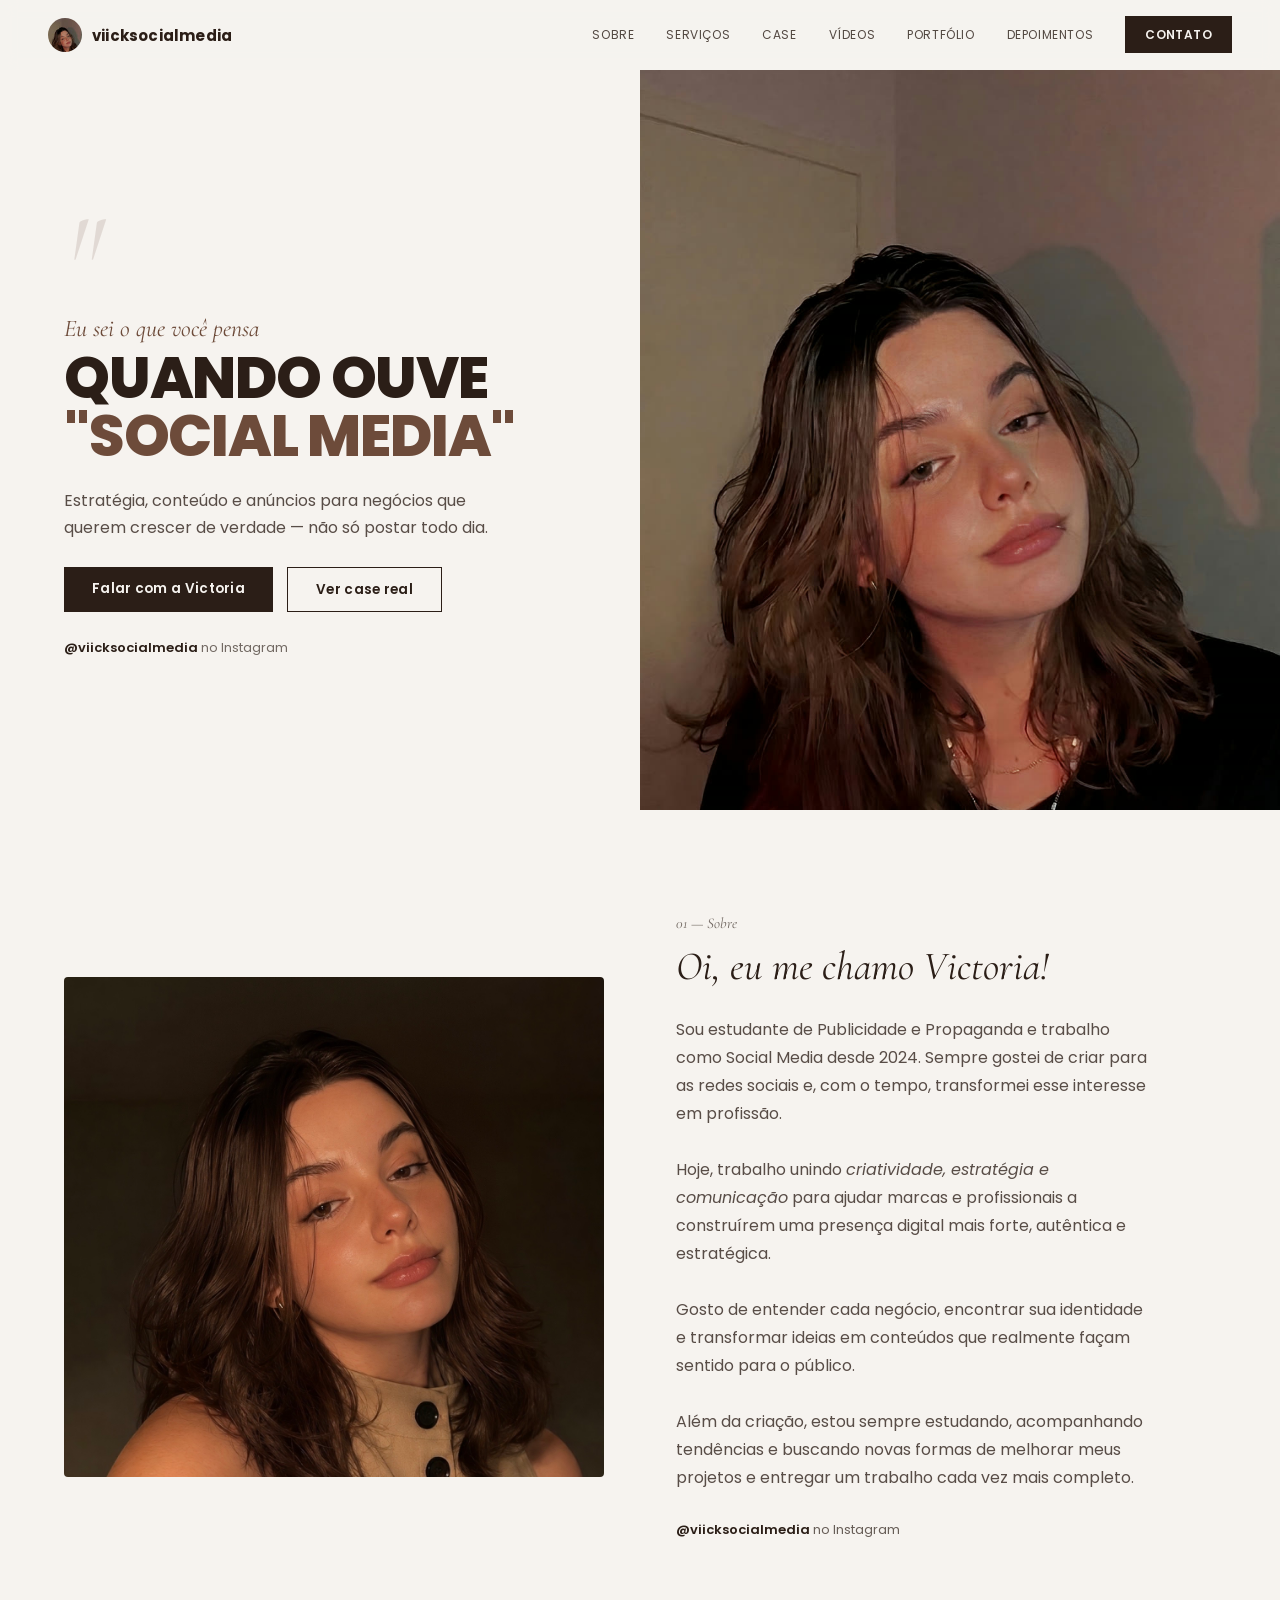
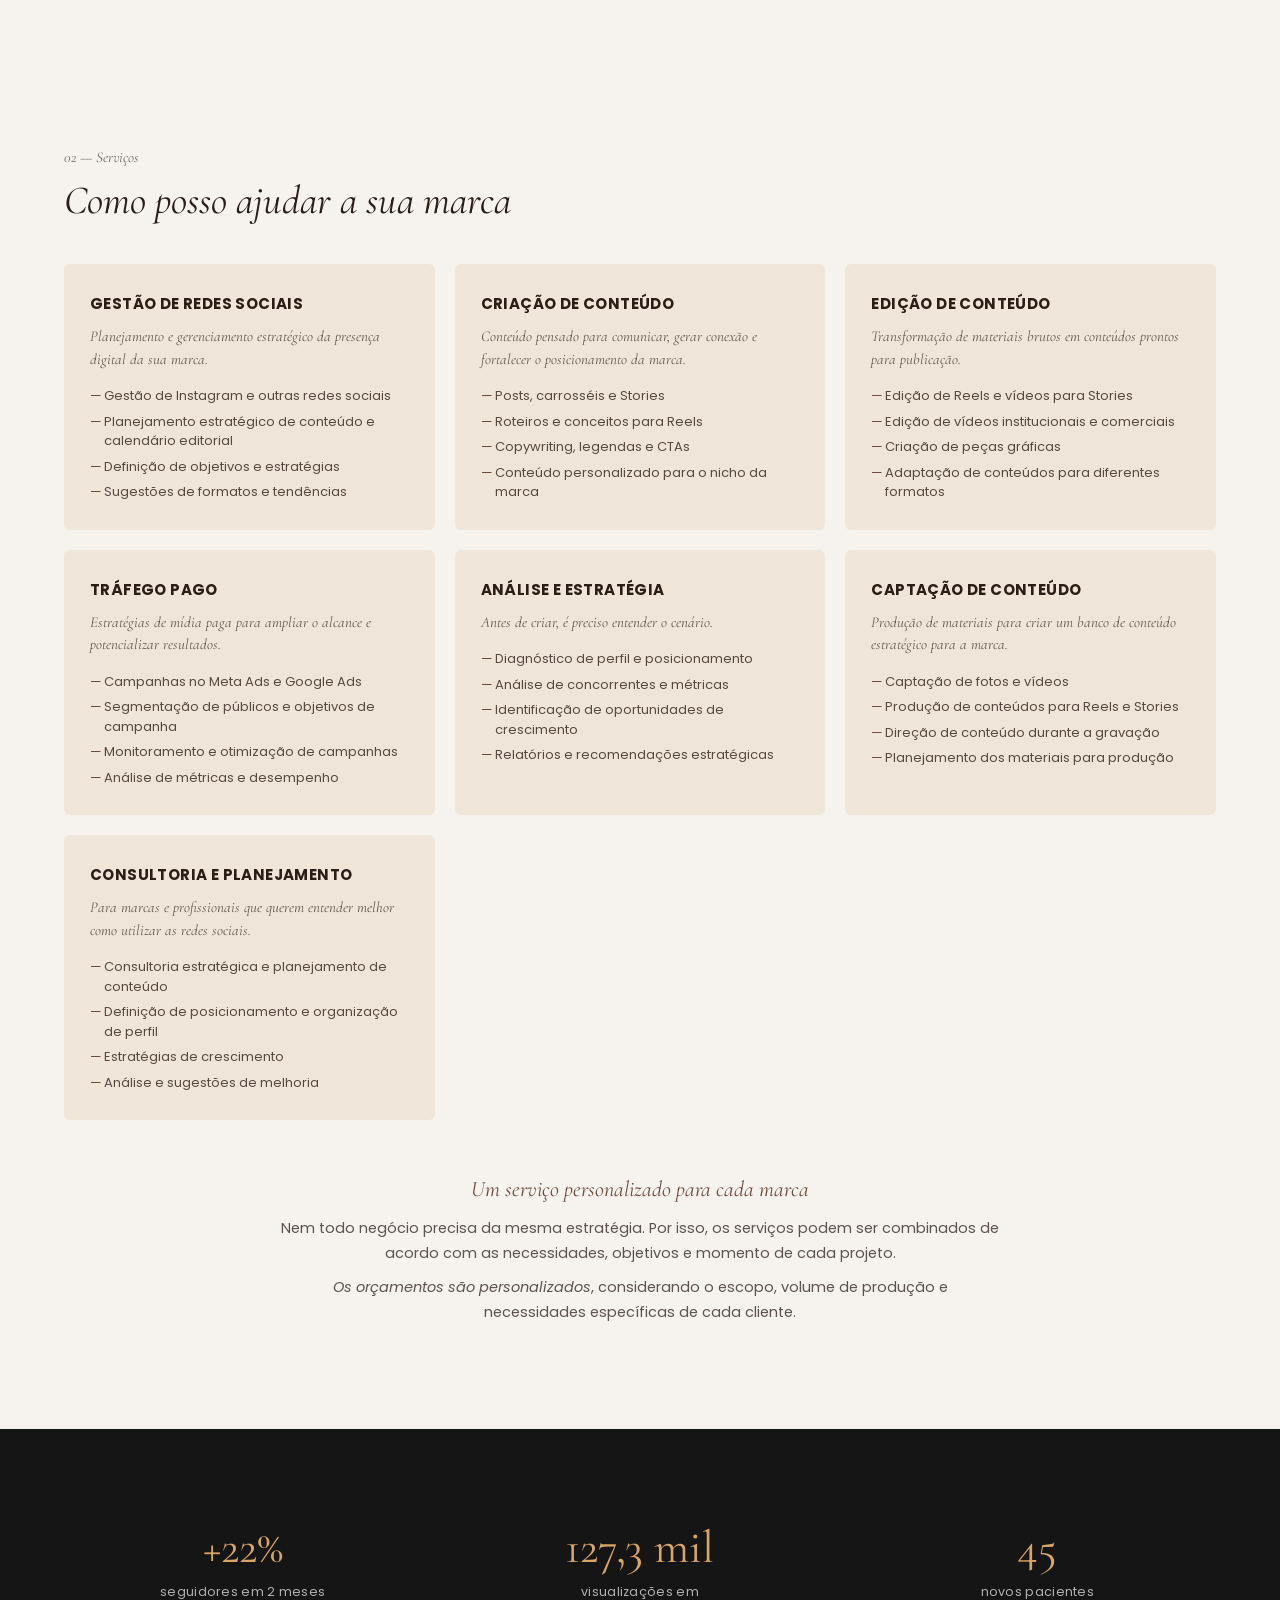
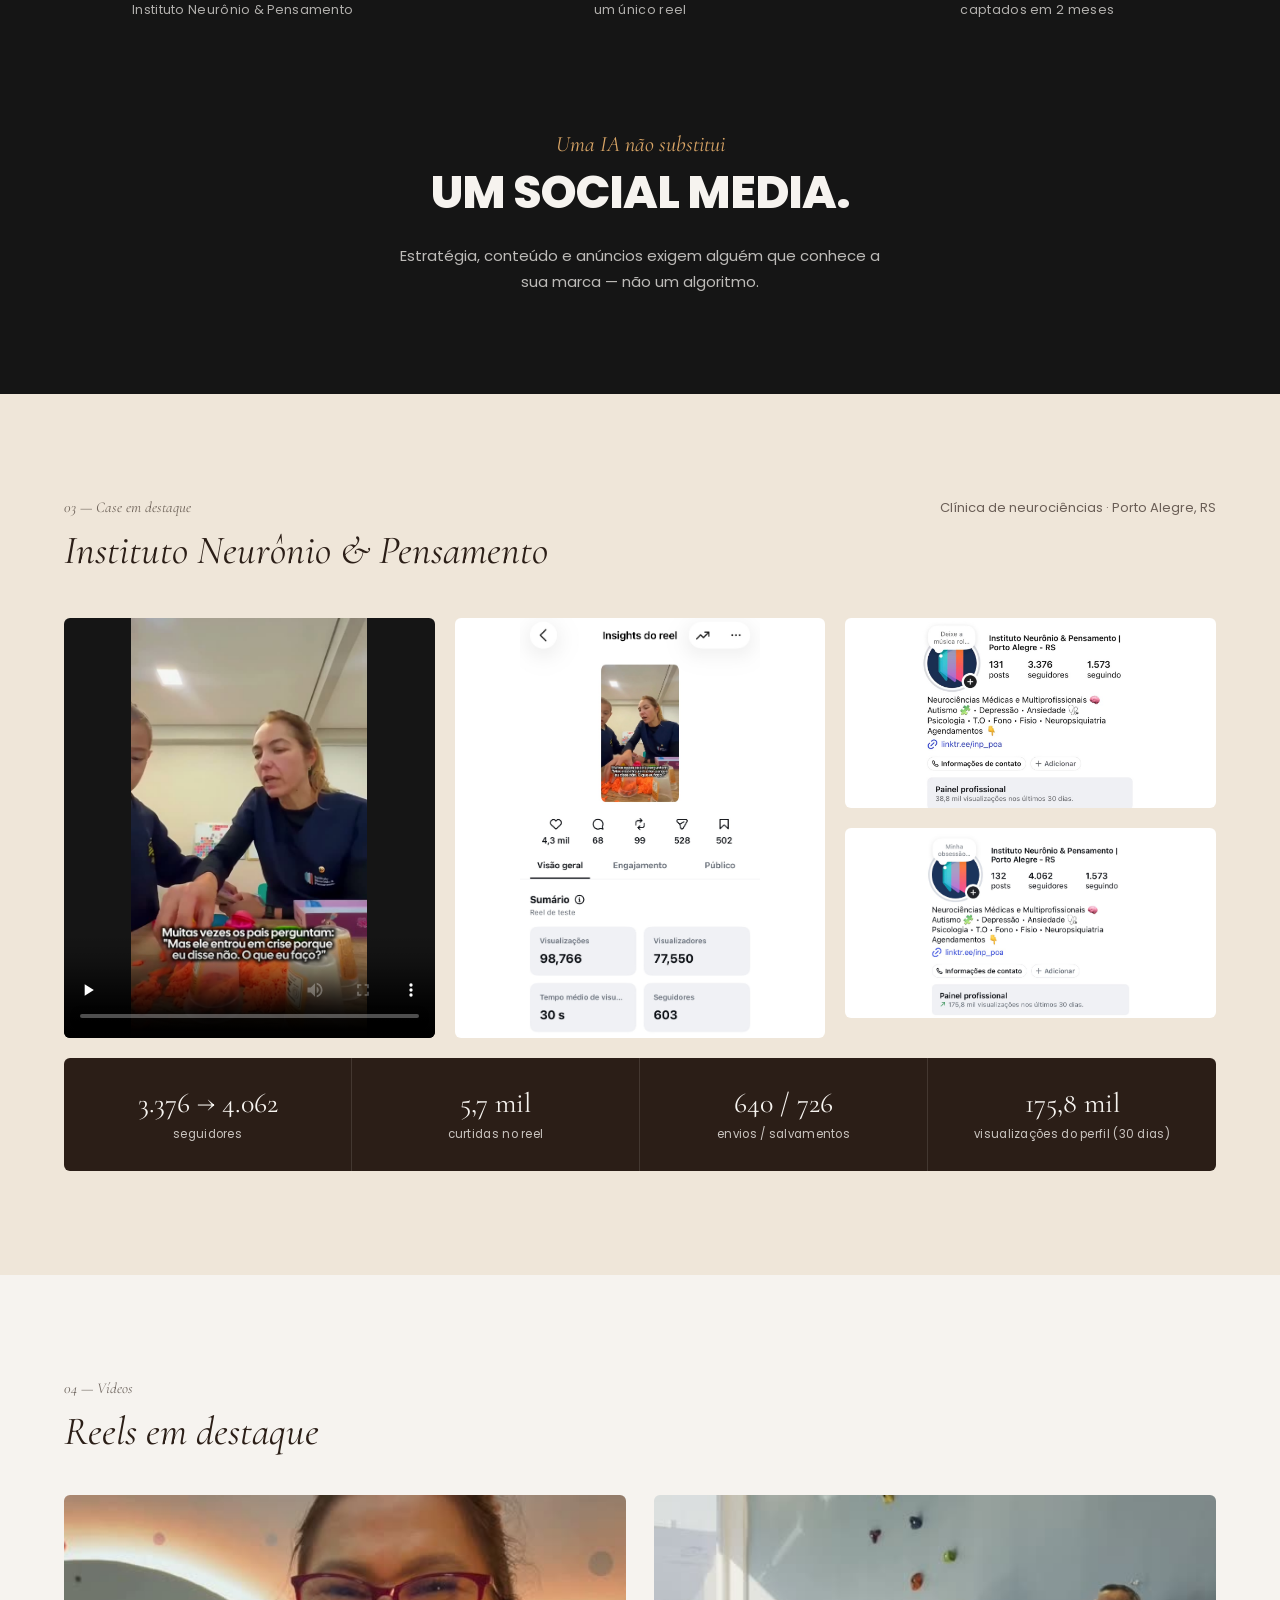
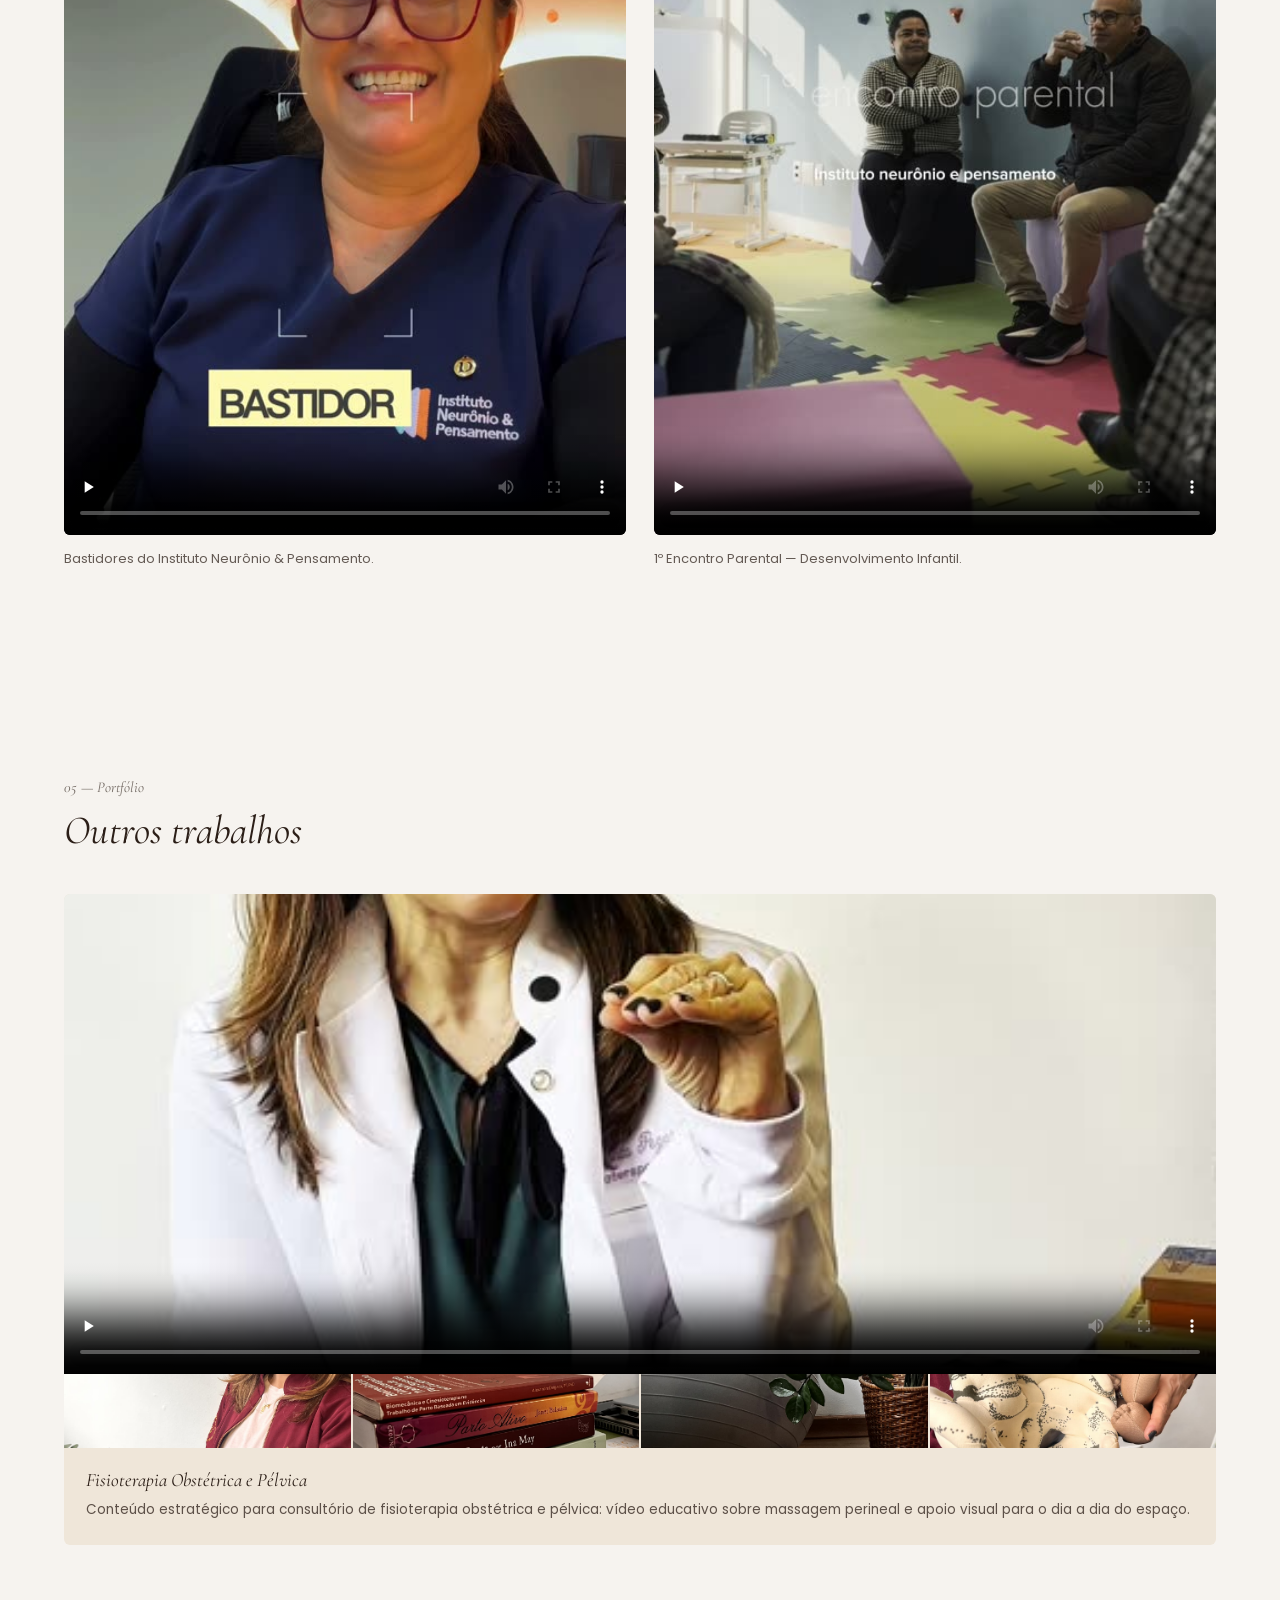
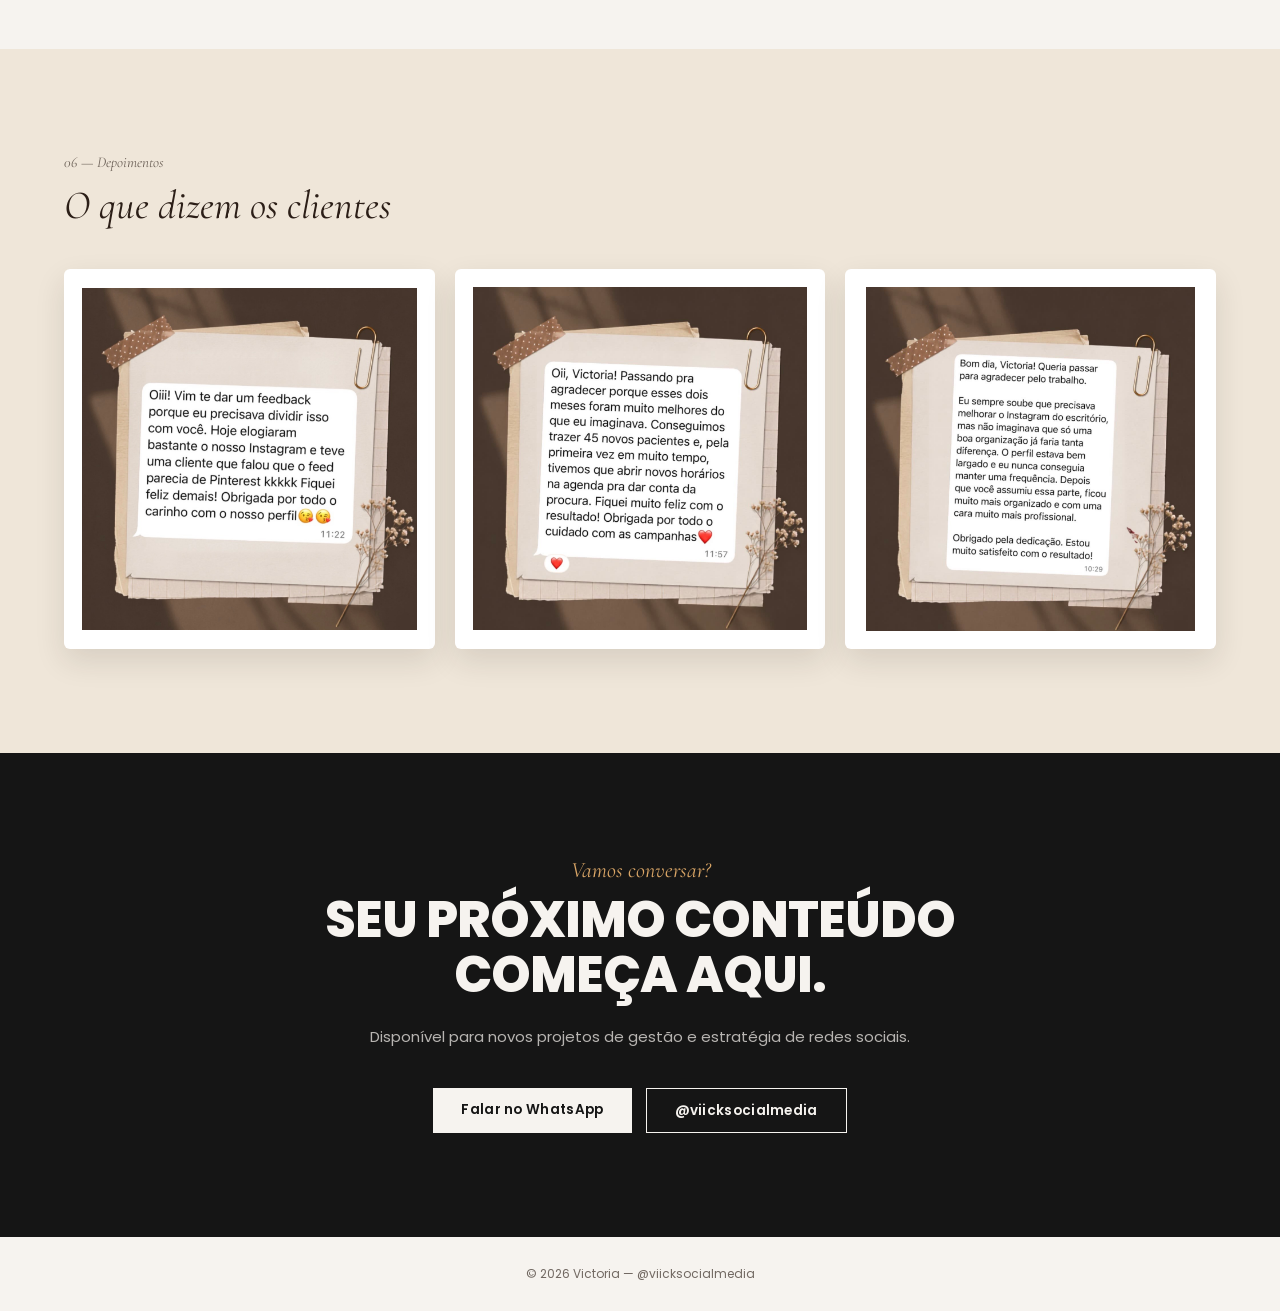
==== index.html @ 931211fa "Remove atribuicao incorreta a advocacia no depoimento Nao existe cliente de advocacia (confirmado); " ====
<!DOCTYPE html>
<html lang="pt-BR">
<head>
  <meta charset="UTF-8">
  <meta name="viewport" content="width=device-width, initial-scale=1">
  <title>Victoria — Social Media Manager | @viicksocialmedia</title>
  <meta name="description" content="Estratégia, conteúdo e anúncios para negócios que querem crescer de verdade. Social media manager — @viicksocialmedia.">

  <link rel="icon" href="assets/victoria-avatar.jpg" type="image/jpeg">
  <link rel="apple-touch-icon" href="assets/victoria-avatar.jpg">

  <meta property="og:type" content="website">
  <meta property="og:locale" content="pt_BR">
  <meta property="og:title" content="Victoria — Social Media Manager | @viicksocialmedia">
  <meta property="og:description" content="Estratégia, conteúdo e anúncios para negócios que querem crescer de verdade. Social media manager — @viicksocialmedia.">
  <meta property="og:image" content="assets/victoria-hero.jpg">

  <link rel="preconnect" href="https://fonts.googleapis.com">
  <link rel="preconnect" href="https://fonts.gstatic.com" crossorigin>
  <link rel="stylesheet" href="src/styles/tokens.css">
  <link rel="stylesheet" href="src/styles/main.css">
</head>
<body>
  <div class="page">

    <a class="skip-link" href="#main-content">Pular para o conteúdo</a>

    <!-- NAV -->
    <header class="nav">
      <div class="nav__brand">
        <img class="nav__avatar" src="assets/victoria-avatar.jpg" alt="Victoria" width="34" height="34">
        <span class="nav__wordmark">viicksocialmedia</span>
      </div>
      <nav aria-label="Navegação principal">
        <ul class="nav__links" role="list">
          <li><a class="nav__link" href="#sobre">Sobre</a></li>
          <li><a class="nav__link" href="#servicos">Serviços</a></li>
          <li><a class="nav__link" href="#case">Case</a></li>
          <li><a class="nav__link" href="#videos">Vídeos</a></li>
          <li><a class="nav__link" href="#portfolio">Portfólio</a></li>
          <li><a class="nav__link" href="#depoimentos">Depoimentos</a></li>
          <li><a class="nav__cta" href="https://w.app/viicksocialmedia" target="_blank" rel="noopener">Contato<span class="visually-hidden"> via WhatsApp (abre em nova aba)</span></a></li>
        </ul>
      </nav>
    </header>

    <main id="main-content">
      <!-- HERO -->
      <section class="hero" aria-label="Apresentação">
        <div class="hero__content">
          <div class="hero__quote" aria-hidden="true">"</div>
          <div>
            <p class="hero__eyebrow">Eu sei o que você pensa</p>
            <h1 class="hero__headline">quando ouve<br><span class="hero__headline-accent">"<span lang="en">social media</span>"</span></h1>
            <p class="hero__lead">Estratégia, conteúdo e anúncios para negócios que querem crescer de verdade — não só postar todo dia.</p>
          </div>
          <div class="hero__ctas">
            <a class="btn btn--solid" href="https://w.app/viicksocialmedia" target="_blank" rel="noopener">Falar com a Victoria<span class="visually-hidden"> (abre o WhatsApp em nova aba)</span></a>
            <a class="btn btn--outline" href="#case">Ver case real</a>
          </div>
          <p class="hero__handle">
            <a href="https://www.instagram.com/viicksocialmedia/" target="_blank" rel="noopener">@viicksocialmedia<span class="visually-hidden"> (abre o Instagram em nova aba)</span></a> no Instagram
          </p>
        </div>
        <div class="hero__media">
          <img class="hero__image" src="assets/victoria-hero.jpg" alt="Retrato de Victoria" width="1000" height="1526">
        </div>
      </section>

      <!-- SOBRE -->
      <section id="sobre" class="about">
        <img class="about__photo" src="assets/victoria-about.jpg" alt="Victoria" width="1280" height="1675" loading="lazy">
        <div>
          <p class="section__index">01 — Sobre</p>
          <h2 class="about__headline">Oi, eu me chamo Victoria!</h2>
          <p class="about__bio">Sou estudante de Publicidade e Propaganda e trabalho como Social Media desde 2024. Sempre gostei de criar para as redes sociais e, com o tempo, transformei esse interesse em profissão.</p>
          <p class="about__bio">Hoje, trabalho unindo <em>criatividade, estratégia e comunicação</em> para ajudar marcas e profissionais a construírem uma presença digital mais forte, autêntica e estratégica.</p>
          <p class="about__bio">Gosto de entender cada negócio, encontrar sua identidade e transformar ideias em conteúdos que realmente façam sentido para o público.</p>
          <p class="about__bio">Além da criação, estou sempre estudando, acompanhando tendências e buscando novas formas de melhorar meus projetos e entregar um trabalho cada vez mais completo.</p>
          <p class="about__handle">
            <a href="https://www.instagram.com/viicksocialmedia/" target="_blank" rel="noopener">@viicksocialmedia<span class="visually-hidden"> (abre o Instagram em nova aba)</span></a> no Instagram
          </p>
        </div>
      </section>

      <!-- SERVIÇOS -->
      <section id="servicos" class="services">
        <p class="section__index">02 — Serviços</p>
        <h2 class="services__headline">Como posso ajudar a sua marca</h2>
        <div class="services__grid">
          <article class="services__card">
            <h3 class="services__card-title">Gestão de Redes Sociais</h3>
            <p class="services__card-desc">Planejamento e gerenciamento estratégico da presença digital da sua marca.</p>
            <ul class="services__card-list" role="list">
              <li>Gestão de Instagram e outras redes sociais</li>
              <li>Planejamento estratégico de conteúdo e calendário editorial</li>
              <li>Definição de objetivos e estratégias</li>
              <li>Sugestões de formatos e tendências</li>
            </ul>
          </article>
          <article class="services__card">
            <h3 class="services__card-title">Criação de Conteúdo</h3>
            <p class="services__card-desc">Conteúdo pensado para comunicar, gerar conexão e fortalecer o posicionamento da marca.</p>
            <ul class="services__card-list" role="list">
              <li>Posts, carrosséis e Stories</li>
              <li>Roteiros e conceitos para Reels</li>
              <li>Copywriting, legendas e CTAs</li>
              <li>Conteúdo personalizado para o nicho da marca</li>
            </ul>
          </article>
          <article class="services__card">
            <h3 class="services__card-title">Edição de Conteúdo</h3>
            <p class="services__card-desc">Transformação de materiais brutos em conteúdos prontos para publicação.</p>
            <ul class="services__card-list" role="list">
              <li>Edição de Reels e vídeos para Stories</li>
              <li>Edição de vídeos institucionais e comerciais</li>
              <li>Criação de peças gráficas</li>
              <li>Adaptação de conteúdos para diferentes formatos</li>
            </ul>
          </article>
          <article class="services__card">
            <h3 class="services__card-title">Tráfego Pago</h3>
            <p class="services__card-desc">Estratégias de mídia paga para ampliar o alcance e potencializar resultados.</p>
            <ul class="services__card-list" role="list">
              <li>Campanhas no Meta Ads e Google Ads</li>
              <li>Segmentação de públicos e objetivos de campanha</li>
              <li>Monitoramento e otimização de campanhas</li>
              <li>Análise de métricas e desempenho</li>
            </ul>
          </article>
          <article class="services__card">
            <h3 class="services__card-title">Análise e Estratégia</h3>
            <p class="services__card-desc">Antes de criar, é preciso entender o cenário.</p>
            <ul class="services__card-list" role="list">
              <li>Diagnóstico de perfil e posicionamento</li>
              <li>Análise de concorrentes e métricas</li>
              <li>Identificação de oportunidades de crescimento</li>
              <li>Relatórios e recomendações estratégicas</li>
            </ul>
          </article>
          <article class="services__card">
            <h3 class="services__card-title">Captação de Conteúdo</h3>
            <p class="services__card-desc">Produção de materiais para criar um banco de conteúdo estratégico para a marca.</p>
            <ul class="services__card-list" role="list">
              <li>Captação de fotos e vídeos</li>
              <li>Produção de conteúdos para Reels e Stories</li>
              <li>Direção de conteúdo durante a gravação</li>
              <li>Planejamento dos materiais para produção</li>
            </ul>
          </article>
          <article class="services__card">
            <h3 class="services__card-title">Consultoria e Planejamento</h3>
            <p class="services__card-desc">Para marcas e profissionais que querem entender melhor como utilizar as redes sociais.</p>
            <ul class="services__card-list" role="list">
              <li>Consultoria estratégica e planejamento de conteúdo</li>
              <li>Definição de posicionamento e organização de perfil</li>
              <li>Estratégias de crescimento</li>
              <li>Análise e sugestões de melhoria</li>
            </ul>
          </article>
        </div>
        <div class="services__note">
          <p class="services__note-eyebrow">Um serviço personalizado para cada marca</p>
          <p class="services__note-text">Nem todo negócio precisa da mesma estratégia. Por isso, os serviços podem ser combinados de acordo com as necessidades, objetivos e momento de cada projeto.</p>
          <p class="services__note-text"><em>Os orçamentos são personalizados</em>, considerando o escopo, volume de produção e necessidades específicas de cada cliente.</p>
        </div>
      </section>

      <!-- MÉTRICAS + MANIFESTO (faixa escura) -->
      <section class="band--dark" aria-label="Métricas e manifesto">
        <ul class="metrics" role="list">
          <li>
            <div class="metrics__number">+22%</div>
            <p class="metrics__caption">seguidores em 2 meses<br>Instituto Neurônio &amp; Pensamento</p>
          </li>
          <li>
            <div class="metrics__number">127,3 mil</div>
            <p class="metrics__caption">visualizações em<br>um único reel</p>
          </li>
          <li>
            <div class="metrics__number">45</div>
            <p class="metrics__caption">novos pacientes<br>captados em 2 meses</p>
          </li>
        </ul>
        <div class="manifesto">
          <div class="manifesto__inner">
            <p class="manifesto__eyebrow">Uma IA não substitui</p>
            <h2 class="manifesto__headline">um social media.</h2>
            <p class="manifesto__text">Estratégia, conteúdo e anúncios exigem alguém que conhece a sua marca — não um algoritmo.</p>
          </div>
        </div>
      </section>

      <!-- CASE EM DESTAQUE (faixa tan) -->
      <section id="case" class="case band--tan">
        <div class="case__header">
          <div>
            <p class="section__index">03 — Case em destaque</p>
            <h2 class="case__title">Instituto Neurônio &amp; Pensamento</h2>
          </div>
          <p class="case__location">Clínica de neurociências · Porto Alegre, RS</p>
        </div>

        <div class="case__grid">
          <video class="case__video" controls preload="none" poster="assets/reel-parental-workshop-poster.jpg" width="608" height="1080" aria-label="Reel que gerou os resultados deste case">
            <source src="assets/reel-parental-workshop.mp4" type="video/mp4">
            Seu navegador não suporta reprodução de vídeo.
          </video>
          <img class="case__image case__image--on-white" src="assets/inp-reel-insights.png" alt="Insights do reel: 98,7 mil visualizações" width="1170" height="2054" loading="lazy">
          <div class="case__stacked">
            <img class="case__image case__image--on-white" src="assets/testimonial-2.png" alt="Perfil antes: 3.376 seguidores" width="812" height="696" loading="lazy">
            <img class="case__image case__image--on-white" src="assets/inp-profile-after.png" alt="Perfil depois: 4.062 seguidores" width="1170" height="1033" loading="lazy">
          </div>
        </div>

        <ul class="case__stats" role="list">
          <li class="case__stat">
            <div class="case__stat-number">3.376 → 4.062</div>
            <div class="case__stat-caption">seguidores</div>
          </li>
          <li class="case__stat">
            <div class="case__stat-number">5,7 mil</div>
            <div class="case__stat-caption">curtidas no reel</div>
          </li>
          <li class="case__stat">
            <div class="case__stat-number">640 / 726</div>
            <div class="case__stat-caption">envios / salvamentos</div>
          </li>
          <li class="case__stat">
            <div class="case__stat-number">175,8 mil</div>
            <div class="case__stat-caption">visualizações do perfil (30 dias)</div>
          </li>
        </ul>
      </section>

      <!-- VÍDEOS / REELS -->
      <section id="videos" class="videos">
        <p class="section__index">04 — Vídeos</p>
        <h2 class="videos__headline">Reels em destaque</h2>
        <div class="videos__grid">
          <figure class="videos__item">
            <video class="videos__video" controls preload="none" poster="assets/reel-bastidor-inp-poster.jpg" width="608" height="1080">
              <source src="assets/reel-bastidor-inp.mp4" type="video/mp4">
              Seu navegador não suporta reprodução de vídeo.
            </video>
            <figcaption class="videos__caption">Bastidores do Instituto Neurônio &amp; Pensamento.</figcaption>
          </figure>
          <figure class="videos__item">
            <video class="videos__video" controls preload="none" poster="assets/reel-encontro-parental-poster.jpg" width="608" height="1080">
              <source src="assets/reel-encontro-parental.mp4" type="video/mp4">
              Seu navegador não suporta reprodução de vídeo.
            </video>
            <figcaption class="videos__caption">1º Encontro Parental — Desenvolvimento Infantil.</figcaption>
          </figure>
        </div>
      </section>

      <!-- PORTFÓLIO -->
      <section id="portfolio" class="portfolio">
        <p class="section__index">05 — Portfólio</p>
        <h2 class="portfolio__headline">Outros trabalhos</h2>
        <div class="portfolio__grid">
          <article class="portfolio__case">
            <div class="portfolio__case-media">
              <video class="portfolio__case-video" controls preload="none" poster="assets/case-fisio-massagem-perineal-poster.jpg" width="608" height="1080">
                <source src="assets/case-fisio-massagem-perineal.mp4" type="video/mp4">
                Seu navegador não suporta reprodução de vídeo.
              </video>
            </div>
            <ul class="portfolio__case-strip" role="list" aria-label="Fotos do consultório de fisioterapia">
              <li><img src="assets/case-fisio-portrait.jpg" alt="Retrato da profissional de fisioterapia obstétrica e pélvica" width="1350" height="1800" loading="lazy"></li>
              <li><img src="assets/case-fisio-books.jpg" alt="Livros técnicos de fisioterapia obstétrica: Parto Ativo, Guia do Parto e Fisioterapia Obstétrica Baseada em Evidências" width="1350" height="1800" loading="lazy"></li>
              <li><img src="assets/case-fisio-decor.jpg" alt="Bola suíça de exercício e cristais decorativos no consultório" width="1350" height="1800" loading="lazy"></li>
              <li><img src="assets/case-fisio-product.jpg" alt="Demonstração de produto: boneca de amamentação" width="1350" height="1800" loading="lazy"></li>
            </ul>
            <div class="portfolio__case-body">
              <!-- TODO: confirmar nome do case/profissional com a Victoria -->
              <h3 class="portfolio__case-title">Fisioterapia Obstétrica e Pélvica</h3>
              <p class="portfolio__case-desc">Conteúdo estratégico para consultório de fisioterapia obstétrica e pélvica: vídeo educativo sobre massagem perineal e apoio visual para o dia a dia do espaço.</p>
            </div>
          </article>
        </div>
      </section>

      <!-- DEPOIMENTOS (faixa tan) -->
      <section id="depoimentos" class="testimonials band--tan">
        <p class="section__index">06 — Depoimentos</p>
        <h2 class="testimonials__headline">O que dizem os clientes</h2>
        <div class="testimonials__grid">
          <a class="testimonials__link" href="assets/testimonial-1.png" target="_blank" rel="noopener"><img class="testimonials__image" src="assets/testimonial-1.png" alt="Depoimento: feed parecia de Pinterest" width="1170" height="1196" loading="lazy"><span class="visually-hidden"> (ver em tamanho maior, abre em nova aba)</span></a>
          <a class="testimonials__link" href="assets/testimonial-4.jpg" target="_blank" rel="noopener"><img class="testimonials__image" src="assets/testimonial-4.jpg" alt="Depoimento sobre 45 novos pacientes captados" width="1170" height="1197" loading="lazy"><span class="visually-hidden"> (ver em tamanho maior, abre em nova aba)</span></a>
          <a class="testimonials__link" href="assets/testimonial-6.jpg" target="_blank" rel="noopener"><img class="testimonials__image" src="assets/testimonial-6.jpg" alt="Depoimento: perfil estava largado e ficou muito mais organizado e profissional" width="1170" height="1224" loading="lazy"><span class="visually-hidden"> (ver em tamanho maior, abre em nova aba)</span></a>
        </div>
      </section>

      <!-- CONTATO (faixa escura) -->
      <section id="contato" class="contact band--dark">
        <p class="contact__eyebrow">Vamos conversar?</p>
        <h2 class="contact__headline">Seu próximo conteúdo<br>começa aqui.</h2>
        <p class="contact__text">Disponível para novos projetos de gestão e estratégia de redes sociais.</p>
        <div class="contact__ctas">
          <a class="btn btn--cream" href="https://w.app/viicksocialmedia" target="_blank" rel="noopener">Falar no WhatsApp<span class="visually-hidden"> (abre em nova aba)</span></a>
          <a class="btn btn--outline-cream" href="https://www.instagram.com/viicksocialmedia/" target="_blank" rel="noopener">@viicksocialmedia<span class="visually-hidden"> (abre o Instagram em nova aba)</span></a>
        </div>
      </section>
    </main>

    <footer class="footer">© 2026 Victoria — @viicksocialmedia</footer>

    <dialog id="lightbox" class="lightbox" aria-label="Depoimento ampliado">
      <button type="button" class="lightbox__close" aria-label="Fechar">&times;</button>
      <img class="lightbox__image" src="" alt="">
    </dialog>

  </div>
  <script src="src/scripts/main.js" defer></script>
</body>
</html>
---- src/styles/tokens.css ----
/*
  Design Tokens — Portfólio Victoria (@viicksocialmedia)
  Fonte da verdade: prototype_extracted/design_handoff_portfolio_victoria/README.md
  Extraído em 2026-08-10. Não altere valores aqui sem atualizar o handoff
  correspondente — este arquivo é a única fonte de tokens para o projeto
  (HTML/CSS/JS puro, sem build step / sem Tailwind).

  Uso: importar/linkar este arquivo antes de qualquer outro CSS do projeto.
    <link rel="stylesheet" href="/src/styles/tokens.css">
*/

@import url('https://fonts.googleapis.com/css2?family=Cormorant+Garamond:ital,wght@0,400;0,500;0,600;1,400;1,500;1,600&family=Poppins:wght@300;400;500;600;700;800&display=swap');

:root {
  /* ===================================================================
     COR — Fundos (background rhythm)
     A alternância de fundos é intencional: cream / dark / tan / cream /
     tan / dark, na ordem das seções da página. Nunca achatar para uma
     única cor de fundo.
     =================================================================== */
  --color-bg-cream: #F6F3EF;   /* fundo padrão: nav, hero, highlights, sobre, portfólio */
  --color-bg-tan: #EFE6D9;     /* faixa alternada: case em destaque, depoimentos */
  --color-bg-dark: #151515;    /* faixa escura: métricas+manifesto, contato */

  /* ===================================================================
     COR — Texto e acentos
     =================================================================== */
  --color-text-body: #2B1E17;      /* texto de corpo e botões escuros sobre fundo claro (cream/tan) */
  --color-text-on-dark: #F6F3EF;   /* texto sobre fundos escuros (--color-bg-dark) */
  --color-accent-terracotta: #6D4B3A; /* acento principal: links, hover, outlines, eyebrows sobre fundo claro, foco de teclado */
  --color-accent-gold: #D9A566;       /* acento sobre fundo escuro: números de estatística, eyebrows em itálico no dark band */

  /* Contraste verificado (WCAG 2.1, texto normal):
     terracotta (#6D4B3A) sobre cream (#F6F3EF) ≈ 6,99:1 — passa AA e quase AAA
     gold (#D9A566) sobre dark (#151515)         ≈ 8,29:1 — passa AAA
     text-body (#2B1E17) sobre cream (#F6F3EF)   — contraste muito alto, passa AAA
     text-on-dark (#F6F3EF) sobre dark (#151515) — contraste muito alto, passa AAA */

  /* Hover de link padrão (documentado no handoff, seção "Interactions & Behavior") */
  --color-link: var(--color-text-body);          /* estado padrão sobre fundo claro */
  --color-link-hover: var(--color-accent-terracotta); /* estado hover/focus sobre fundo claro */
  --color-link-on-dark: var(--color-text-on-dark);        /* estado padrão sobre fundo escuro */
  --color-link-on-dark-hover: #D9D2C8;                    /* cream levemente escurecido — hover sobre fundo escuro, mantém contraste */

  /* ===================================================================
     TIPOGRAFIA
     =================================================================== */
  --font-display: 'Cormorant Garamond', serif; /* eyebrows, aspas decorativas, headlines suaves/itálicas */
  --font-body: 'Poppins', sans-serif;          /* corpo de texto, nav, botões, headlines em caixa alta */

  /* Pesos usados no handoff */
  --font-weight-display-regular: 400;
  --font-weight-display-medium: 500;
  --font-weight-display-semibold: 600;

  --font-weight-body-light: 300;
  --font-weight-body-regular: 400;
  --font-weight-body-medium: 500;
  --font-weight-body-semibold: 600;
  --font-weight-body-bold: 700;   /* usado no wordmark do nav e no botão "Contato" */
  --font-weight-body-extrabold: 800; /* headlines em caixa alta (hero, manifesto, contato) */

  /* Escala de tamanho referenciada explicitamente no handoff */
  --font-size-nav-link: 12px;     /* links de navegação, uppercase, 0.8 opacidade */
  --font-size-index-label: 15px;  /* labels editoriais "01 — Sobre" etc., itálico, baixa opacidade */
  --font-size-wordmark: 15px;     /* "viicksocialmedia" no nav, Poppins 700 */
  --font-size-hero-headline: 58px; /* headline principal do hero, Poppins 800 uppercase (valor de referência desktop) */

  /* ===================================================================
     ESPAÇAMENTO
     =================================================================== */
  /* Antes clamp(90px,13vw,150px): como a maioria das seções usa este mesmo
     token no padding de cima E de baixo, o vão ENTRE duas seções somava até
     150+150=300px em telas largas — sensação de "espaço vazio demais"
     reportada. Reduzido para deixar a transição mais compacta sem perder
     a respiração entre os blocos de conteúdo. */
  --space-section-y: clamp(56px, 9vw, 104px); /* padding vertical das seções principais (hero, sobre, case, portfólio, depoimentos) */
  --space-band-y: clamp(36px, 6vw, 90px);      /* padding vertical de faixas menores (métricas, highlights) */
  --space-section-x: clamp(24px, 5vw, 64px);   /* padding horizontal de todas as seções */
  --content-max-width: 1280px;                 /* largura máxima do conteúdo, centralizado */

  /* Medidas pontuais de componentes citadas no handoff */
  --size-avatar-nav: 34px;      /* avatar circular no nav */

  /* ===================================================================
     RAIOS DE BORDA
     =================================================================== */
  --radius-sm: 4px;  /* raio mínimo em imagens e blocos de estatística */
  --radius-md: 6px;  /* raio máximo em imagens e blocos de estatística (mesma família, extremo superior) */

  /* ===================================================================
     SOMBRAS
     =================================================================== */
  --shadow-testimonial: 0 12px 30px rgba(43, 30, 23, 0.12); /* screenshots de depoimento (rgba deriva de --color-text-body #2B1E17) */

  /* ===================================================================
     ACESSIBILIDADE — foco de teclado
     =================================================================== */
  --focus-ring-color: var(--color-accent-terracotta); /* #6D4B3A — só sobre fundo claro (cream/tan): ≈6,99:1 */
  --focus-ring-color-on-dark: var(--color-accent-gold); /* #D9A566 — terracotta sobre --color-bg-dark cai para ≈2,36:1,
    abaixo do mínimo 3:1 do WCAG 2.1 SC 1.4.11 para indicadores de foco; gold sobre dark mantém ≈8,29:1 */
  --focus-ring-width: 2px;
  --focus-ring-offset: 3px;
  --focus-ring: var(--focus-ring-width) solid var(--focus-ring-color); /* usar com outline-offset: var(--focus-ring-offset) */
  --focus-ring-on-dark: var(--focus-ring-width) solid var(--focus-ring-color-on-dark);

  /* ===================================================================
     BREAKPOINTS (referência)
     O layout é fluido (CSS Grid auto-fit/minmax + clamp()), sem media
     queries fixas no design original. Estes valores documentam a faixa
     em que hero/sobre colapsam para coluna única — usar apenas como
     referência de teste, não como breakpoint obrigatório no CSS.
     =================================================================== */
  --breakpoint-stack-max: 760px; /* acima deste viewport, grids de 2 colunas tendem a manter 2 colunas */
  --breakpoint-stack-min: 600px; /* abaixo deste viewport, grids já colapsaram para 1 coluna */
}
---- src/styles/main.css ----
/*
  main.css — Landing Page Victoria (@viicksocialmedia)
  Fonte da verdade de conteúdo/valores: prototype_extracted/design_handoff_portfolio_victoria/
  Depende de tokens.css (deve ser carregado antes deste arquivo no <head>).
  Sem build step: todo valor visual vem de custom properties de tokens.css;
  valores pontuais não cobertos por um token (ex. clamp() específicos de um
  único componente do handoff) ficam inline aqui, nunca hardcoded em vários
  lugares.
*/

/* =====================================================================
   RESET MÍNIMO
   ===================================================================== */
*,
*::before,
*::after {
  box-sizing: border-box;
}

html {
  scroll-behavior: smooth;
}

@media (prefers-reduced-motion: reduce) {
  html {
    scroll-behavior: auto;
  }

  * {
    transition-duration: 0.001ms !important;
    animation-duration: 0.001ms !important;
  }
}

body {
  margin: 0;
  font-family: var(--font-body);
  color: var(--color-text-body);
  background: var(--color-bg-cream);
  overflow-x: hidden;
}

h1, h2, h3, p, dl, dd {
  margin: 0;
}

img {
  display: block;
  max-width: 100%;
}

/* =====================================================================
   LINKS — comportamento padrão (handoff: "Interactions & Behavior")
   ===================================================================== */
a {
  color: var(--color-link);
  text-decoration: none;
}

a:hover {
  color: var(--color-link-hover);
}

a:focus-visible {
  outline: var(--focus-ring);
  outline-offset: var(--focus-ring-offset);
}

/* Links sobre fundo escuro (nav CTA excluído, botões cream/outline tratados
   à parte) precisam do par de cores on-dark para manter contraste no hover. */
.band--dark a:not(.btn) {
  color: var(--color-link-on-dark);
}

.band--dark a:not(.btn):hover {
  color: var(--color-link-on-dark-hover);
}

/* Terracotta (--focus-ring) cai para ≈2,36:1 sobre --color-bg-dark, abaixo do
   mínimo 3:1 do WCAG 2.1 SC 1.4.11 — gold mantém ≈8,29:1 sobre fundo escuro. */
.band--dark a:focus-visible,
.band--dark button:focus-visible {
  outline: var(--focus-ring-on-dark);
  outline-offset: var(--focus-ring-offset);
}

::selection {
  background: var(--color-accent-terracotta);
  color: var(--color-text-on-dark);
}

.visually-hidden {
  position: absolute;
  width: 1px;
  height: 1px;
  padding: 0;
  margin: -1px;
  overflow: hidden;
  clip: rect(0, 0, 0, 0);
  white-space: nowrap;
  border: 0;
}

/* Skip link — visível só ao receber foco de teclado, permite pular a nav */
.skip-link {
  position: absolute;
  top: -100px;
  left: 16px;
  z-index: 100;
  background: var(--color-bg-dark);
  color: var(--color-text-on-dark);
  padding: 12px 20px;
  font-size: 13px;
  font-weight: var(--font-weight-body-semibold);
  transition: top 0.15s ease;
}

.skip-link:focus-visible {
  top: 12px;
  outline: var(--focus-ring-on-dark);
  outline-offset: var(--focus-ring-offset);
}

/* =====================================================================
   OFFSET DE ÂNCORA — a nav é sticky (position: sticky; top: 0) e no mobile
   quebra em 3 linhas (~138px). Sem isso, clicar num link do menu rola o
   título da seção para debaixo da nav, cortando-o (bug real, verificado
   em viewport de 375px: label "0X — Seção" some, H2 fica cortado no topo).
   150px cobre a nav mais alta (3 linhas mobile) com folga; em telas largas
   (nav com 1 linha, ~70px) sobra espaço — troca aceitável por nunca cortar
   o título.
   ===================================================================== */
#sobre,
#servicos,
#case,
#videos,
#portfolio,
#depoimentos {
  scroll-margin-top: 150px;
}

/* =====================================================================
   LAYOUT — o conteúdo fica limitado a 1280px centralizado, mas as faixas
   coloridas (band--dark/band--tan) rompem esse limite e ocupam a largura
   inteira da tela em monitores grandes (ver truque de full-bleed abaixo).
   ===================================================================== */
.page {
  max-width: var(--content-max-width);
  margin: 0 auto;
  position: relative;
}

/* Faixas de fundo — usadas por métricas/manifesto, case, portfólio (não),
   depoimentos e contato. Nunca achatar para uma cor só (ver tokens.css). */
.band--dark,
.band--tan {
  position: relative;
}

/* Full-bleed: a cor de fundo rompe a caixa de 1280px e vai até a borda da
   tela; o conteúdo da seção continua alinhado ao grid de 1280px (padding
   normal da seção não muda). overflow-x:hidden no body impede que isso
   vire scroll horizontal. */
.band--dark::before,
.band--tan::before {
  content: "";
  position: absolute;
  top: 0;
  bottom: 0;
  left: 50%;
  width: 100vw;
  transform: translateX(-50%);
  z-index: -1;
}

.band--dark::before {
  background: var(--color-bg-dark);
}

.band--tan::before {
  background: var(--color-bg-tan);
}

.band--dark {
  color: var(--color-text-on-dark);
}

.band--tan {
  background: var(--color-bg-tan);
}

/* =====================================================================
   BOTÕES
   ===================================================================== */
.btn {
  display: inline-block;
  padding: 15px 28px;
  font-family: var(--font-body);
  font-size: 13.5px;
  font-weight: var(--font-weight-body-semibold);
  letter-spacing: 0.3px;
  line-height: 1;
}

.btn:hover {
  color: inherit;
}

.btn--solid {
  background: var(--color-text-body);
  color: var(--color-text-on-dark);
}

.btn--solid:hover {
  background: var(--color-accent-terracotta);
  color: var(--color-text-on-dark);
}

.btn--outline {
  border: 1.5px solid var(--color-text-body);
  color: var(--color-text-body);
}

.btn--outline:hover {
  border-color: var(--color-accent-terracotta);
  color: var(--color-accent-terracotta);
}

.btn--cream {
  background: var(--color-bg-cream);
  color: var(--color-bg-dark);
}

.btn--cream:hover {
  background: var(--color-link-on-dark-hover);
  color: var(--color-bg-dark);
}

.btn--outline-cream {
  border: 1.5px solid var(--color-bg-cream);
  color: var(--color-text-on-dark);
}

.btn--outline-cream:hover {
  border-color: var(--color-link-on-dark-hover);
  color: var(--color-link-on-dark-hover);
}

/* =====================================================================
   NAV (sticky) — Story 2
   ===================================================================== */
.nav {
  position: sticky;
  top: 0;
  z-index: 50;
  display: flex;
  align-items: center;
  justify-content: space-between;
  gap: 16px;
  flex-wrap: wrap;
  padding: 18px clamp(20px, 5vw, 48px);
}

/* Full-bleed: fundo/blur do nav acompanha a borda real da tela, mesmo
   truque das faixas coloridas — evita ver a cor da seção de baixo
   "vazando" nas laterais do menu ao rolar sobre uma faixa dark/tan. */
.nav::before {
  content: "";
  position: absolute;
  top: 0;
  bottom: 0;
  left: 50%;
  width: 100vw;
  transform: translateX(-50%);
  z-index: -1;
  background: rgba(246, 243, 239, 0.9);
  backdrop-filter: blur(8px);
  -webkit-backdrop-filter: blur(8px);
}

.nav__brand {
  display: flex;
  align-items: center;
  gap: 10px;
}

.nav__avatar {
  width: var(--size-avatar-nav);
  height: var(--size-avatar-nav);
  border-radius: 50%;
  object-fit: cover;
  flex-shrink: 0;
}

.nav__wordmark {
  font-weight: var(--font-weight-body-bold);
  font-size: var(--font-size-wordmark);
  letter-spacing: 0.2px;
}

.nav__links {
  display: flex;
  gap: clamp(16px, 3vw, 32px);
  flex-wrap: wrap;
  align-items: center;
  font-size: var(--font-size-nav-link);
  letter-spacing: 0.6px;
  text-transform: uppercase;
  list-style: none;
  margin: 0;
  padding: 0;
}

.nav__link {
  /* padding em vez de aumentar font-size: alvo de toque ≥24px (WCAG 2.5.8)
     sem alterar o tamanho visual do texto */
  display: inline-block;
  padding: 7px 2px;
  margin: -7px -2px;
  opacity: 0.8;
}

.nav__link:hover,
.nav__link:focus-visible {
  opacity: 1;
}

.nav__cta {
  background: var(--color-text-body);
  color: var(--color-text-on-dark);
  padding: 10px 20px;
  opacity: 1;
  letter-spacing: 0.4px;
  font-weight: var(--font-weight-body-semibold);
}

.nav__cta:hover {
  background: var(--color-accent-terracotta);
  color: var(--color-text-on-dark);
}

/* =====================================================================
   HERO — Story 3
   ===================================================================== */
.hero {
  display: grid;
  grid-template-columns: repeat(auto-fit, minmax(380px, 1fr));
  min-height: clamp(560px, 86vh, 740px);
}

.hero__content {
  display: flex;
  flex-direction: column;
  justify-content: center;
  padding: clamp(40px, 6vw, 90px) var(--space-section-x);
  gap: 26px;
}

.hero__quote {
  font-family: var(--font-display);
  font-style: italic;
  font-size: 120px;
  line-height: 0.6;
  color: rgba(109, 75, 58, 0.15);
  margin-bottom: -6px;
}

.hero__eyebrow {
  font-family: var(--font-display);
  font-style: italic;
  font-size: clamp(19px, 2.6vw, 24px);
  color: var(--color-accent-terracotta);
  margin-bottom: 6px;
}

.hero__headline {
  font-family: var(--font-body);
  font-weight: var(--font-weight-body-extrabold);
  font-size: clamp(34px, 6.4vw, 58px);
  line-height: 1;
  letter-spacing: -1.2px;
  text-transform: uppercase;
}

.hero__headline-accent {
  color: var(--color-accent-terracotta);
}

.hero__lead {
  font-size: 16px;
  line-height: 1.7;
  color: rgba(43, 30, 23, 0.78);
  max-width: 440px;
  margin-top: 22px;
}

.hero__ctas {
  display: flex;
  gap: 14px;
  flex-wrap: wrap;
}

.hero__handle {
  font-size: 13px;
  color: rgba(43, 30, 23, 0.65);
  margin: 0;
}

.hero__handle a {
  font-weight: var(--font-weight-body-semibold);
  color: var(--color-text-body);
}

.hero__media {
  position: relative;
  min-height: 360px;
}

.hero__image {
  position: absolute;
  inset: 0;
  width: 100%;
  height: 100%;
  object-fit: cover;
  object-position: 50% 20%;
}

/* =====================================================================
   SERVIÇOS — cards com lista de itens por categoria de serviço
   ===================================================================== */
.services {
  padding: var(--space-section-y) var(--space-section-x);
}

.services__headline {
  font-family: var(--font-display);
  font-style: italic;
  font-size: clamp(30px, 5vw, 40px);
  margin-bottom: 40px;
  font-weight: var(--font-weight-display-regular);
}

.services__grid {
  display: grid;
  grid-template-columns: repeat(auto-fit, minmax(280px, 1fr));
  gap: 20px;
  margin-bottom: 56px;
}

.services__card {
  background: var(--color-bg-tan);
  border-radius: var(--radius-md);
  padding: 28px 26px;
  display: flex;
  flex-direction: column;
}

.services__card-title {
  font-family: var(--font-body);
  font-weight: var(--font-weight-body-bold);
  font-size: 15px;
  text-transform: uppercase;
  letter-spacing: 0.4px;
  margin-bottom: 10px;
}

.services__card-desc {
  font-family: var(--font-display);
  font-style: italic;
  font-size: 15px;
  line-height: 1.5;
  color: rgba(43, 30, 23, 0.7);
  margin-bottom: 16px;
}

.services__card-list {
  display: flex;
  flex-direction: column;
  gap: 6px;
  font-size: 13px;
  line-height: 1.5;
  color: rgba(43, 30, 23, 0.78);
  list-style: none;
  margin: 0;
  padding: 0;
}

.services__card-list li {
  position: relative;
  padding-left: 14px;
}

.services__card-list li::before {
  content: "—";
  position: absolute;
  left: 0;
  color: var(--color-accent-terracotta);
}

.services__note {
  max-width: 720px;
  margin: 0 auto;
  text-align: center;
}

.services__note-eyebrow {
  font-family: var(--font-display);
  font-style: italic;
  font-size: clamp(18px, 2.5vw, 22px);
  color: var(--color-accent-terracotta);
  margin-bottom: 14px;
}

.services__note-text {
  font-size: 14.5px;
  line-height: 1.7;
  color: rgba(43, 30, 23, 0.75);
  margin-bottom: 10px;
}

.services__note-text:last-child {
  margin-bottom: 0;
}

/* =====================================================================
   MÉTRICAS + MANIFESTO (faixa escura) — Story 5
   ===================================================================== */
.metrics {
  display: grid;
  grid-template-columns: repeat(auto-fit, minmax(220px, 1fr));
  gap: clamp(24px, 5vw, 40px);
  padding: clamp(60px, 9vw, 90px) var(--space-section-x) clamp(40px, 6vw, 56px);
  text-align: center;
  list-style: none;
  margin: 0;
}

.metrics__number {
  font-family: var(--font-display);
  font-size: clamp(34px, 5vw, 46px);
  color: var(--color-accent-gold);
}

.metrics__caption {
  font-size: 12.5px;
  letter-spacing: 0.3px;
  color: rgba(246, 243, 239, 0.7);
  margin-top: 8px;
}

.manifesto {
  padding: clamp(40px, 6vw, 56px) var(--space-section-x) clamp(70px, 10vw, 100px);
  text-align: center;
}

.manifesto__inner {
  max-width: 720px;
  margin: 0 auto;
}

.manifesto__eyebrow {
  font-family: var(--font-display);
  font-style: italic;
  font-size: clamp(18px, 2.5vw, 22px);
  color: var(--color-accent-gold);
  margin-bottom: 10px;
}

.manifesto__headline {
  font-family: var(--font-body);
  font-weight: var(--font-weight-body-extrabold);
  font-size: clamp(28px, 5.5vw, 46px);
  line-height: 1.1;
  letter-spacing: -1px;
  text-transform: uppercase;
}

.manifesto__text {
  font-size: 15px;
  line-height: 1.7;
  color: rgba(246, 243, 239, 0.75);
  margin-top: 26px;
  max-width: 480px;
  margin-left: auto;
  margin-right: auto;
}

/* =====================================================================
   LABEL DE ÍNDICE EDITORIAL — reutilizado em Sobre/Case/Portfólio/Depoimentos
   ===================================================================== */
.section__index {
  font-family: var(--font-display);
  font-style: italic;
  font-size: var(--font-size-index-label);
  /* 0,65 (não 0,35/0,4 como antes) — opacidades menores caem para ≈2,1-2,4:1
     sobre cream/tan, abaixo do mínimo AA de 4,5:1 para texto normal; 0,65
     mantém ≈4,6-4,9:1 nos dois fundos (calculado via luminância relativa). */
  color: rgba(43, 30, 23, 0.65);
  margin-bottom: 10px;
}

/* =====================================================================
   SOBRE — Story 6
   ===================================================================== */
.about {
  display: grid;
  grid-template-columns: repeat(auto-fit, minmax(300px, 1fr));
  gap: clamp(36px, 6vw, 72px);
  align-items: center;
  padding: var(--space-section-y) var(--space-section-x);
}

.about__photo {
  width: 100%;
  height: clamp(360px, 50vw, 500px);
  object-fit: cover;
  object-position: 50% 20%;
  border-radius: var(--radius-sm);
}

.about__headline {
  font-family: var(--font-display);
  font-style: italic;
  font-size: clamp(30px, 5vw, 40px);
  line-height: 1.2;
  margin-bottom: 26px;
  font-weight: var(--font-weight-display-regular);
}

.about__bio {
  font-size: 16px;
  line-height: 1.75;
  color: rgba(43, 30, 23, 0.78);
  max-width: 480px;
  margin-bottom: 28px;
}

.about__handle {
  font-size: 13px;
  color: rgba(43, 30, 23, 0.7);
  margin: 0;
}

.about__handle a {
  font-weight: var(--font-weight-body-semibold);
  color: var(--color-text-body);
}

/* =====================================================================
   CASE EM DESTAQUE (faixa tan) — Story 7
   ===================================================================== */
.case {
  padding: var(--space-section-y) var(--space-section-x);
}

.case__header {
  display: flex;
  justify-content: space-between;
  align-items: baseline;
  gap: 20px;
  flex-wrap: wrap;
  margin-bottom: 44px;
}

.case__title {
  font-family: var(--font-display);
  font-style: italic;
  font-size: clamp(30px, 5vw, 40px);
  font-weight: var(--font-weight-display-regular);
}

.case__location {
  font-size: 13px;
  color: rgba(43, 30, 23, 0.68);
}

.case__grid {
  display: grid;
  grid-template-columns: repeat(auto-fit, minmax(240px, 1fr));
  gap: 20px;
  margin-bottom: 20px;
}

.case__image {
  width: 100%;
  height: 420px;
  object-fit: contain;
  border-radius: var(--radius-md);
}

.case__image--on-white {
  background: #fff;
}

.case__video {
  /* contain (não cover) para casar com o resto do grid — cover cortava as
     laterais do próprio reel que prova o resultado do case */
  width: 100%;
  height: 420px;
  object-fit: contain;
  border-radius: var(--radius-md);
  background: var(--color-bg-dark);
  display: block;
}

.case__stacked {
  display: flex;
  flex-direction: column;
  gap: 20px;
}

.case__stacked .case__image {
  height: 190px;
}

.case__stats {
  display: grid;
  grid-template-columns: repeat(auto-fit, minmax(140px, 1fr));
  background: var(--color-text-body);
  color: var(--color-text-on-dark);
  border-radius: var(--radius-md);
  overflow: hidden;
  list-style: none;
  margin: 0;
  padding: 0;
}

.case__stat {
  text-align: center;
  padding: 28px 16px;
  border-right: 1px solid rgba(246, 243, 239, 0.12);
}

.case__stat:last-child {
  border-right: none;
}

.case__stat-number {
  font-family: var(--font-display);
  font-size: 28px;
}

.case__stat-caption {
  font-size: 11.5px;
  opacity: 0.78;
  margin-top: 6px;
  letter-spacing: 0.3px;
}

/* =====================================================================
   VÍDEOS / REELS — nova seção (decisão da cliente), entre Case e Portfólio
   ===================================================================== */
.videos {
  padding: var(--space-section-y) var(--space-section-x);
}

.videos__headline {
  font-family: var(--font-display);
  font-style: italic;
  font-size: clamp(30px, 5vw, 40px);
  margin-bottom: 40px;
  font-weight: var(--font-weight-display-regular);
}

.videos__grid {
  display: grid;
  grid-template-columns: repeat(auto-fit, minmax(240px, 1fr));
  gap: 28px;
  margin: 0;
}

.videos__item {
  margin: 0;
}

.videos__video {
  width: 100%;
  aspect-ratio: 9 / 16;
  max-height: 640px;
  object-fit: cover;
  border-radius: var(--radius-md);
  background: var(--color-bg-dark);
  display: block;
}

.videos__caption {
  font-size: 13px;
  line-height: 1.6;
  color: rgba(43, 30, 23, 0.72);
  margin-top: 14px;
}

/* =====================================================================
   PORTFÓLIO — Story 8 (1 placeholder + 2 cases reais preenchidos)
   ===================================================================== */
.portfolio {
  padding: var(--space-section-y) var(--space-section-x);
}

.portfolio__headline {
  font-family: var(--font-display);
  font-style: italic;
  font-size: clamp(30px, 5vw, 40px);
  margin-bottom: 40px;
  font-weight: var(--font-weight-display-regular);
}

.portfolio__grid {
  display: grid;
  grid-template-columns: repeat(auto-fit, minmax(240px, 1fr));
  gap: 18px;
}

.portfolio__case {
  border-radius: var(--radius-md);
  overflow: hidden;
  background: var(--color-bg-tan);
  display: flex;
  flex-direction: column;
}

.portfolio__case-video {
  width: 100%;
  aspect-ratio: 9 / 16;
  max-height: 480px;
  object-fit: cover;
  display: block;
  background: var(--color-bg-dark);
}

.portfolio__case-strip {
  display: grid;
  grid-template-columns: repeat(auto-fit, minmax(60px, 1fr));
  gap: 2px;
  list-style: none;
  margin: 0;
  padding: 0;
}

.portfolio__case-strip img {
  width: 100%;
  height: 74px;
  object-fit: cover;
  display: block;
}

.portfolio__case-body {
  flex: 1;
  display: flex;
  flex-direction: column;
  justify-content: center;
  padding: 20px 22px 24px;
}

.portfolio__case-title {
  font-family: var(--font-display);
  font-style: italic;
  font-weight: var(--font-weight-display-regular);
  font-size: 19px;
  margin-bottom: 8px;
}

.portfolio__case-desc {
  font-size: 13.5px;
  line-height: 1.6;
  color: rgba(43, 30, 23, 0.75);
}

/* =====================================================================
   DEPOIMENTOS (faixa tan) — Story 9
   ===================================================================== */
.testimonials {
  padding: var(--space-section-y) var(--space-section-x);
}

.testimonials__headline {
  font-family: var(--font-display);
  font-style: italic;
  font-size: clamp(30px, 5vw, 40px);
  margin-bottom: 40px;
  font-weight: var(--font-weight-display-regular);
}

.testimonials__grid {
  display: grid;
  grid-template-columns: repeat(auto-fit, minmax(240px, 1fr));
  gap: 20px;
}

.testimonials__link {
  display: block;
  height: 380px;
  padding: 18px;
  background: #fff;
  border-radius: var(--radius-md);
  box-shadow: var(--shadow-testimonial);
  cursor: zoom-in;
  transition: transform 0.2s ease, box-shadow 0.2s ease;
}

.testimonials__link:hover,
.testimonials__link:focus-visible {
  transform: translateY(-5px);
  box-shadow: 0 20px 40px rgba(43, 30, 23, 0.18);
}

.testimonials__image {
  width: 100%;
  height: 100%;
  object-fit: contain;
  display: block;
}

/* =====================================================================
   LIGHTBOX — depoimentos abrem em modal (dialog nativo) em vez de aba nova
   ===================================================================== */
.lightbox {
  /* sem position: relative — quebraria a centralização nativa do <dialog>
     via top layer (ele passa a ocupar a posição estática no fluxo do
     documento em vez de centralizar na viewport). O <dialog> já é seu
     próprio bloco de posicionamento para o botão de fechar. */
  border: none;
  padding: 0;
  max-width: min(92vw, 720px);
  max-height: 92vh;
  background: transparent;
}

.lightbox::backdrop {
  background: rgba(21, 21, 21, 0.85);
}

.lightbox__image {
  display: block;
  width: 100%;
  max-height: 92vh;
  object-fit: contain;
  border-radius: var(--radius-md);
  background: #fff;
}

.lightbox__close {
  position: absolute;
  top: 10px;
  right: 10px;
  width: 36px;
  height: 36px;
  border-radius: 50%;
  border: none;
  background: rgba(21, 21, 21, 0.7);
  color: var(--color-text-on-dark);
  font-size: 22px;
  line-height: 1;
  cursor: pointer;
  display: flex;
  align-items: center;
  justify-content: center;
}

.lightbox__close:hover {
  background: rgba(21, 21, 21, 0.9);
}

.lightbox__close:focus-visible {
  outline: var(--focus-ring-on-dark);
  outline-offset: 2px;
}

/* =====================================================================
   CONTATO (faixa escura) — Story 10
   ===================================================================== */
.contact {
  padding: var(--space-section-y) var(--space-section-x);
  text-align: center;
}

.contact__eyebrow {
  font-family: var(--font-display);
  font-style: italic;
  font-size: clamp(18px, 2.5vw, 22px);
  color: var(--color-accent-gold);
  margin-bottom: 10px;
}

.contact__headline {
  font-family: var(--font-body);
  font-weight: var(--font-weight-body-extrabold);
  font-size: clamp(30px, 6vw, 50px);
  line-height: 1.1;
  letter-spacing: -1px;
  text-transform: uppercase;
  margin-bottom: 22px;
}

.contact__text {
  font-size: 15px;
  color: rgba(246, 243, 239, 0.72);
  margin-bottom: 40px;
}

.contact__ctas {
  display: flex;
  gap: 14px;
  flex-wrap: wrap;
  justify-content: center;
}

/* =====================================================================
   FOOTER
   ===================================================================== */
.footer {
  padding: 28px var(--space-section-x);
  text-align: center;
  font-size: 12px;
  /* 0,6 ficava em ≈4,18:1 sobre cream, abaixo do mínimo AA de 4,5:1 */
  color: rgba(43, 30, 23, 0.65);
}
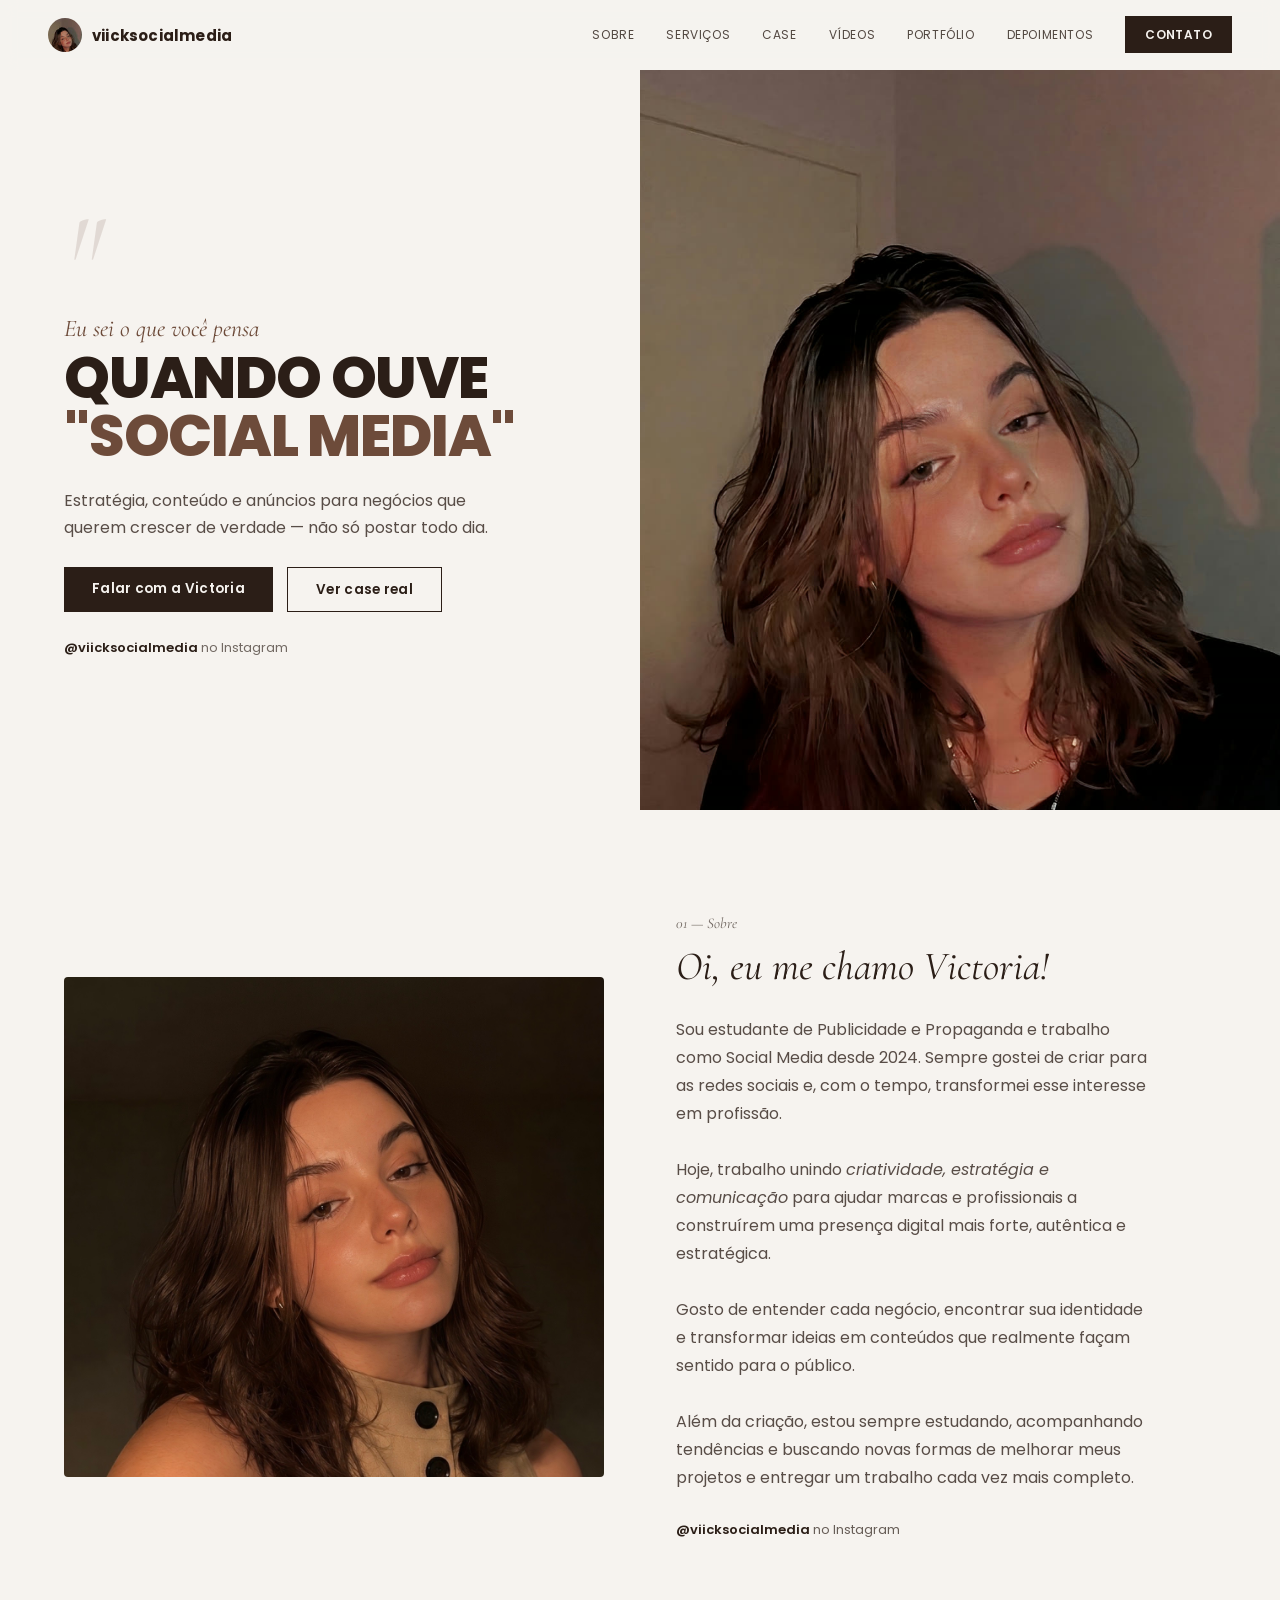
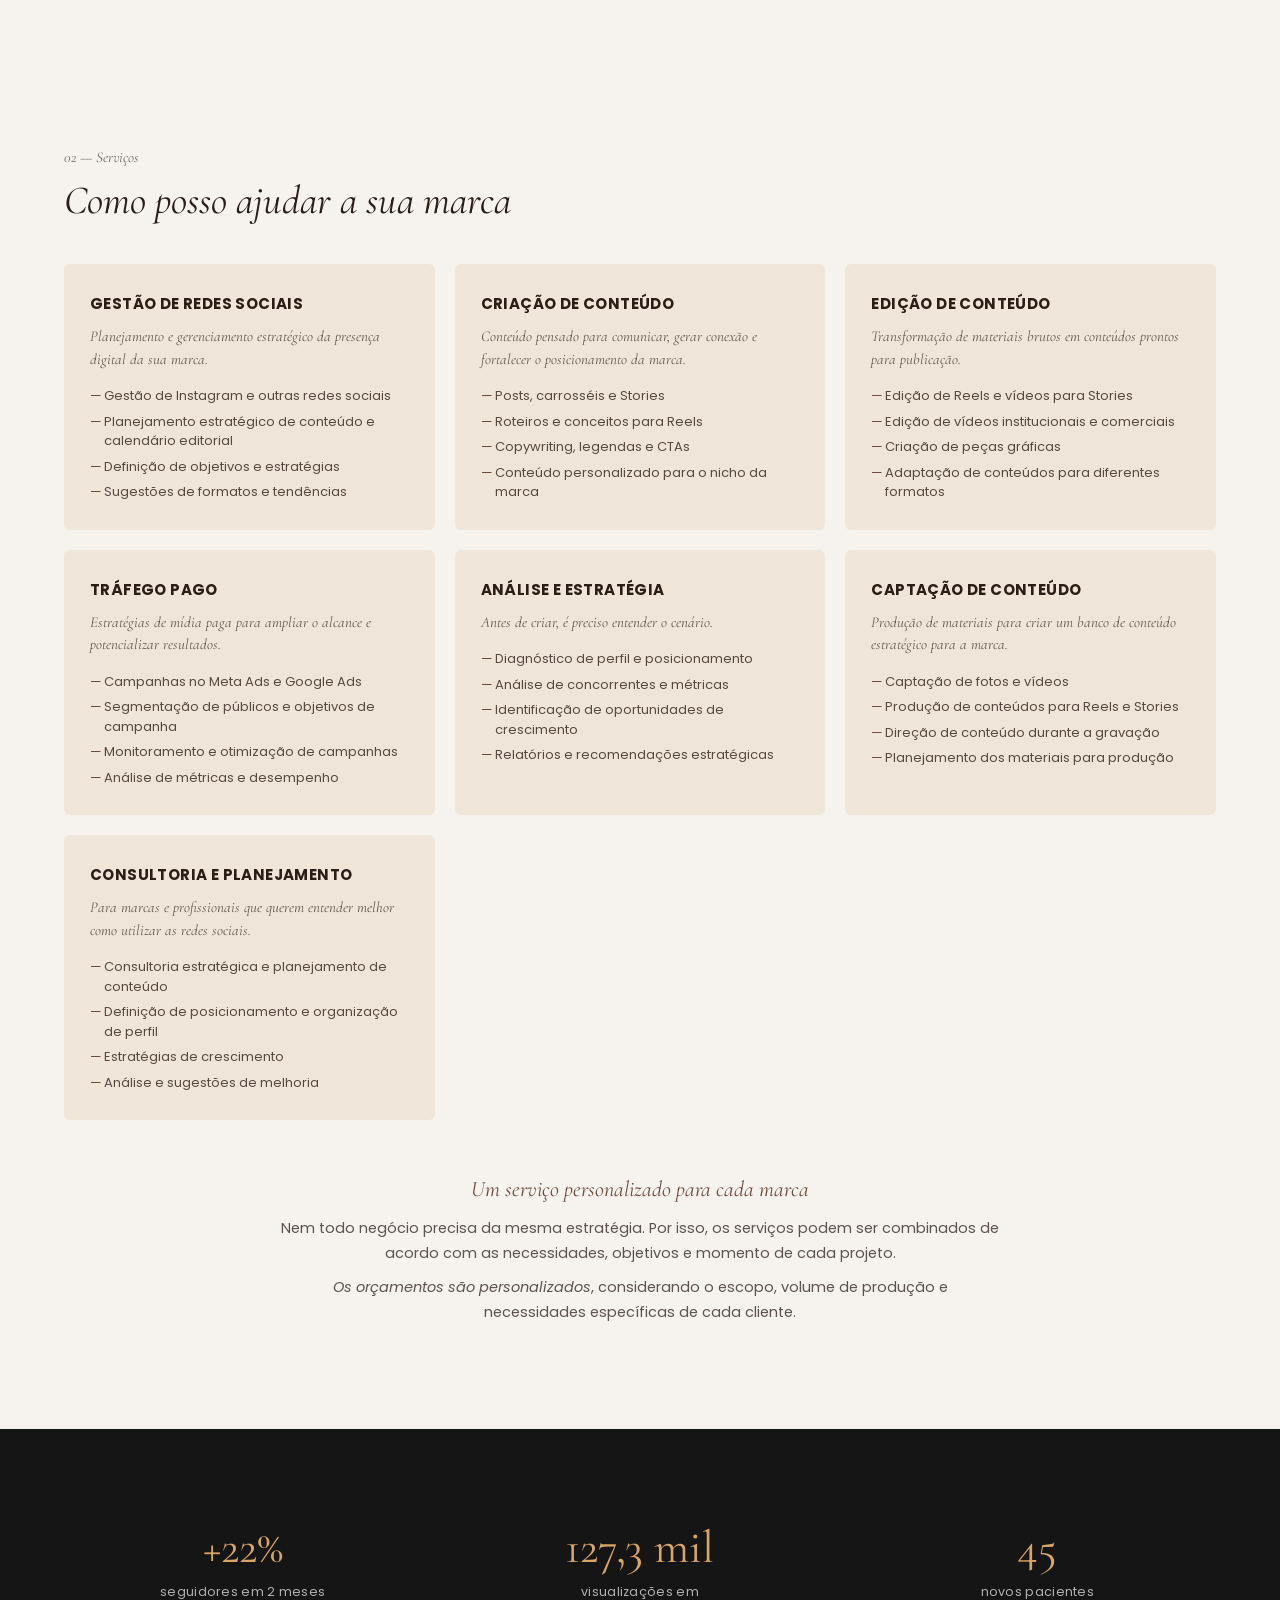
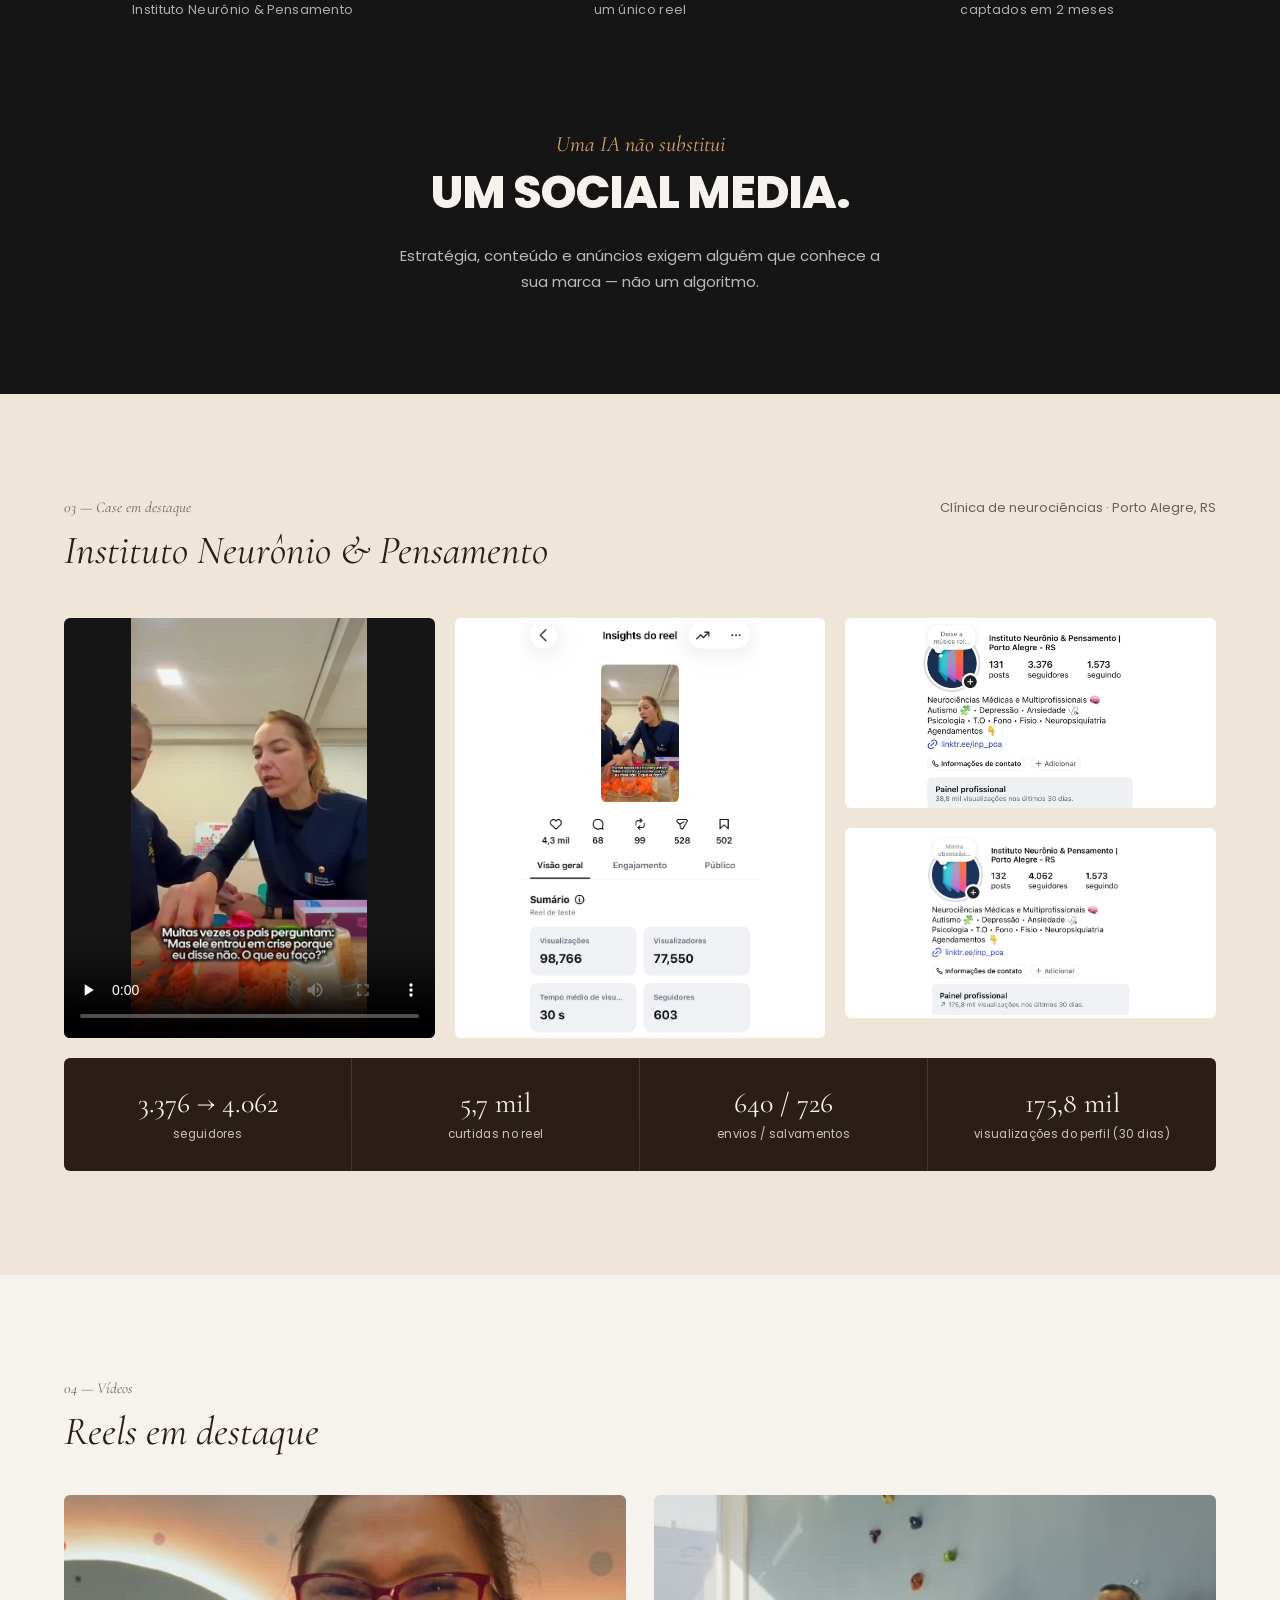
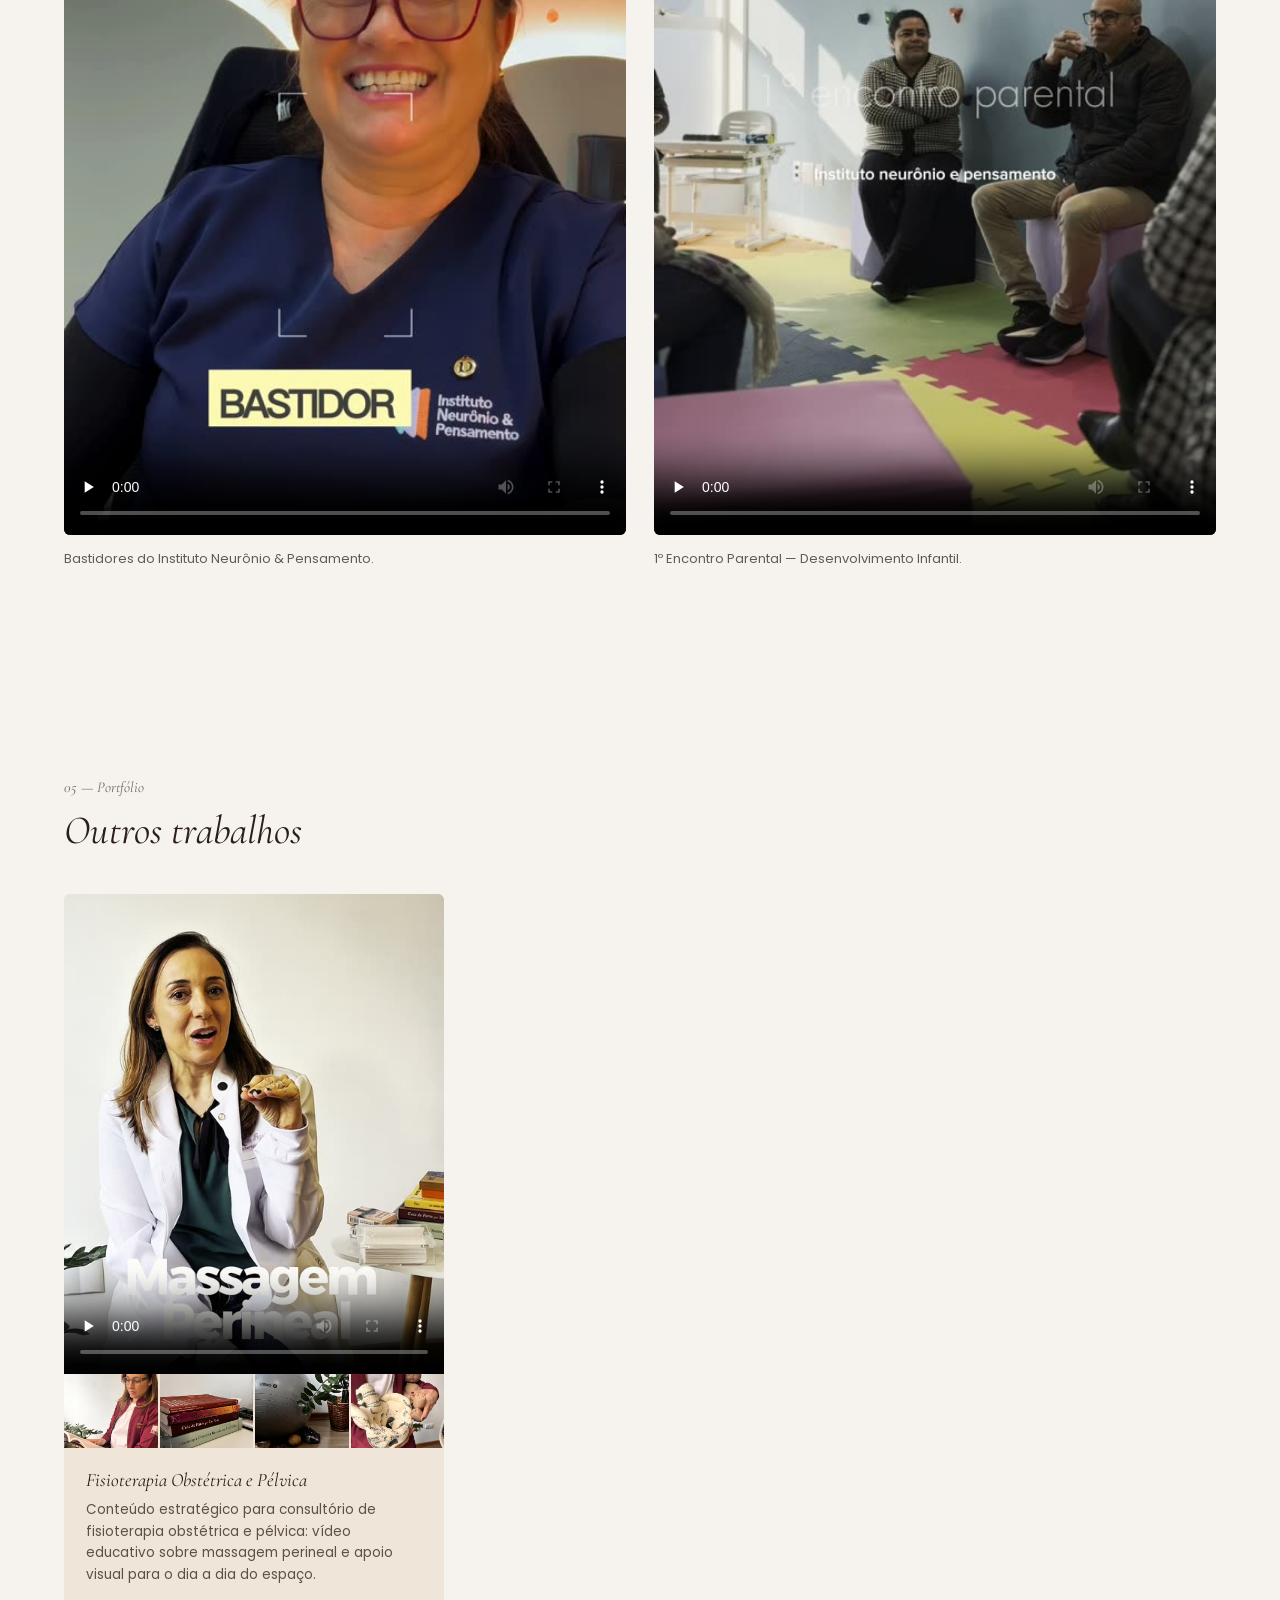
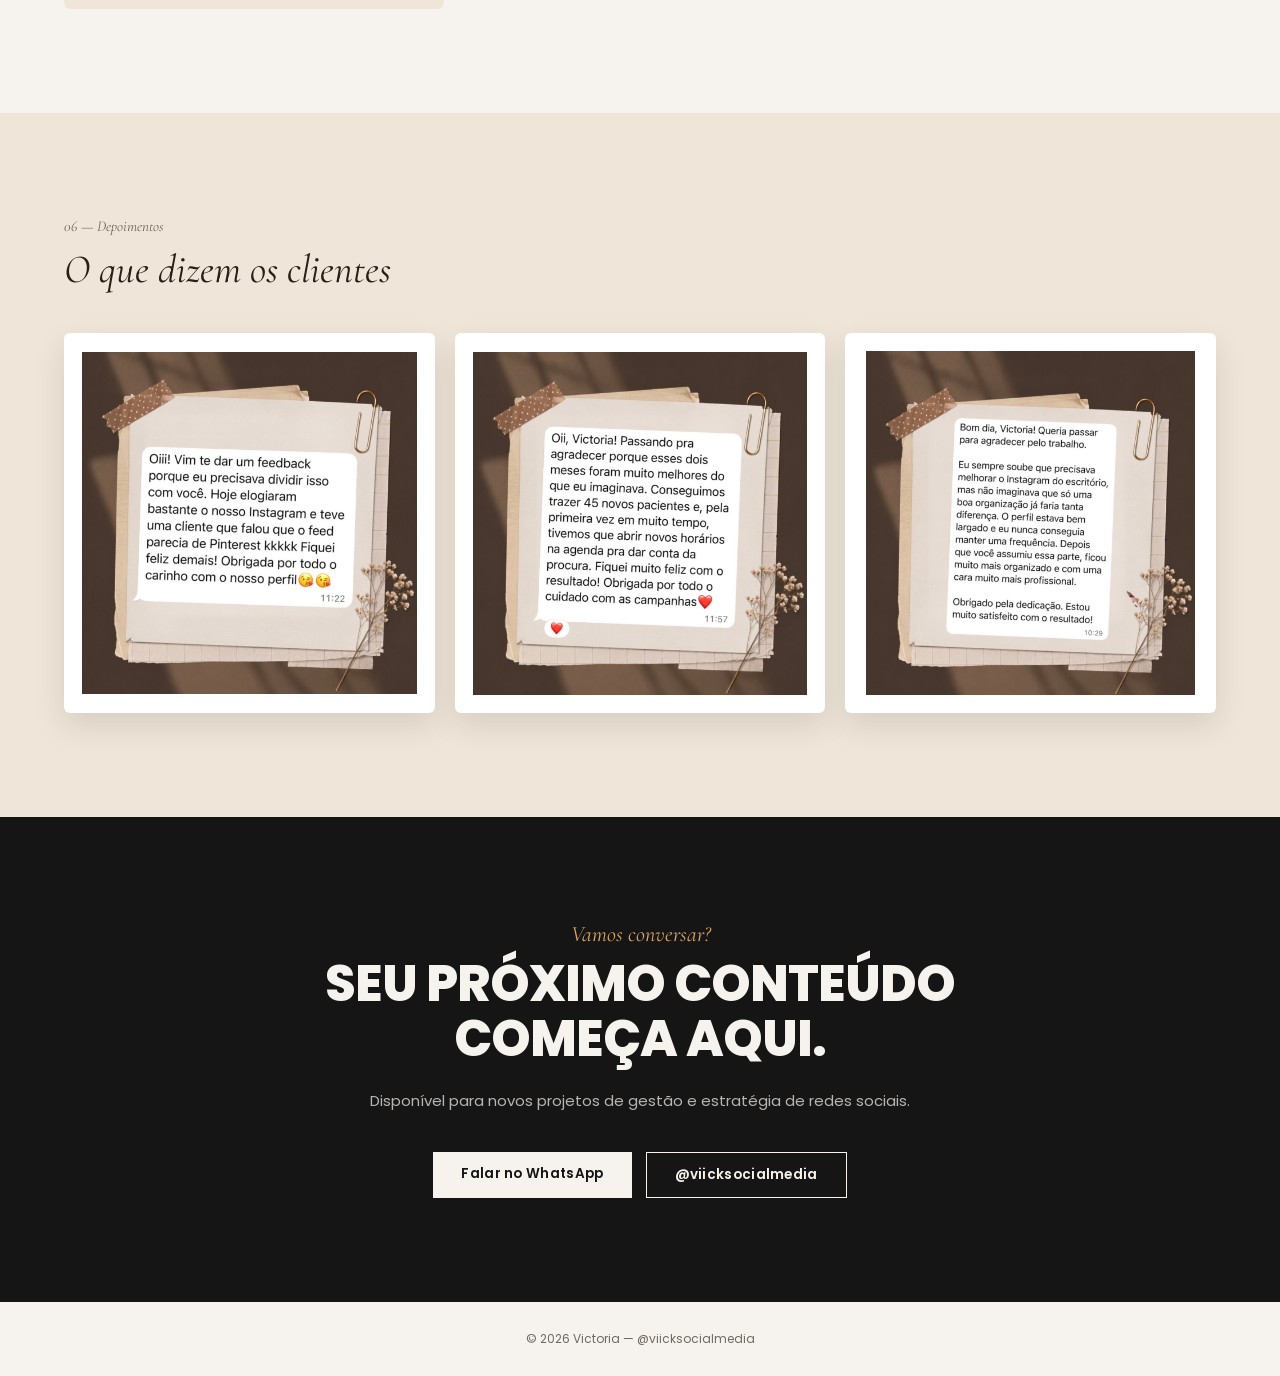
==== commit f848afe4: "Corrige avisos da design review: nav-offset dinamico e fallback de erro - scroll-margin-top agora us" ====
--- a/index.html
+++ b/index.html
@@ -310,6 +310,7 @@
     <dialog id="lightbox" class="lightbox" aria-label="Depoimento ampliado">
       <button type="button" class="lightbox__close" aria-label="Fechar">&times;</button>
       <img class="lightbox__image" src="" alt="">
+      <p class="lightbox__error" hidden>Não foi possível carregar a imagem.</p>
     </dialog>
 
   </div>
--- a/src/styles/main.css
+++ b/src/styles/main.css
@@ -126,9 +126,9 @@
    quebra em 3 linhas (~138px). Sem isso, clicar num link do menu rola o
    título da seção para debaixo da nav, cortando-o (bug real, verificado
    em viewport de 375px: label "0X — Seção" some, H2 fica cortado no topo).
-   150px cobre a nav mais alta (3 linhas mobile) com folga; em telas largas
-   (nav com 1 linha, ~70px) sobra espaço — troca aceitável por nunca cortar
-   o título.
+   --nav-height é medida em tempo real por src/scripts/main.js (altura real
+   da nav, que varia com a quebra de linha) e escrita na raiz do documento;
+   150px é só o fallback pra quando JS não roda (nav de 3 linhas no mobile).
    ===================================================================== */
 #sobre,
 #servicos,
@@ -136,7 +136,7 @@
 #videos,
 #portfolio,
 #depoimentos {
-  scroll-margin-top: 150px;
+  scroll-margin-top: var(--nav-height, 150px);
 }
 
 /* =====================================================================
@@ -806,8 +806,11 @@
 }
 
 .portfolio__grid {
+  /* max de coluna travado (não 1fr): com só 1 case, 1fr esticava o card pra
+     largura toda e o vídeo 9:16 virava faixa horizontal distorcida */
   display: grid;
-  grid-template-columns: repeat(auto-fit, minmax(240px, 1fr));
+  grid-template-columns: repeat(auto-fit, minmax(240px, 380px));
+  justify-content: start;
   gap: 18px;
 }
 
@@ -937,6 +940,16 @@
   object-fit: contain;
   border-radius: var(--radius-md);
   background: #fff;
+}
+
+.lightbox__error {
+  margin: 0;
+  padding: 40px;
+  border-radius: var(--radius-md);
+  background: #fff;
+  color: var(--color-text-body);
+  text-align: center;
+  font-size: 14px;
 }
 
 .lightbox__close {
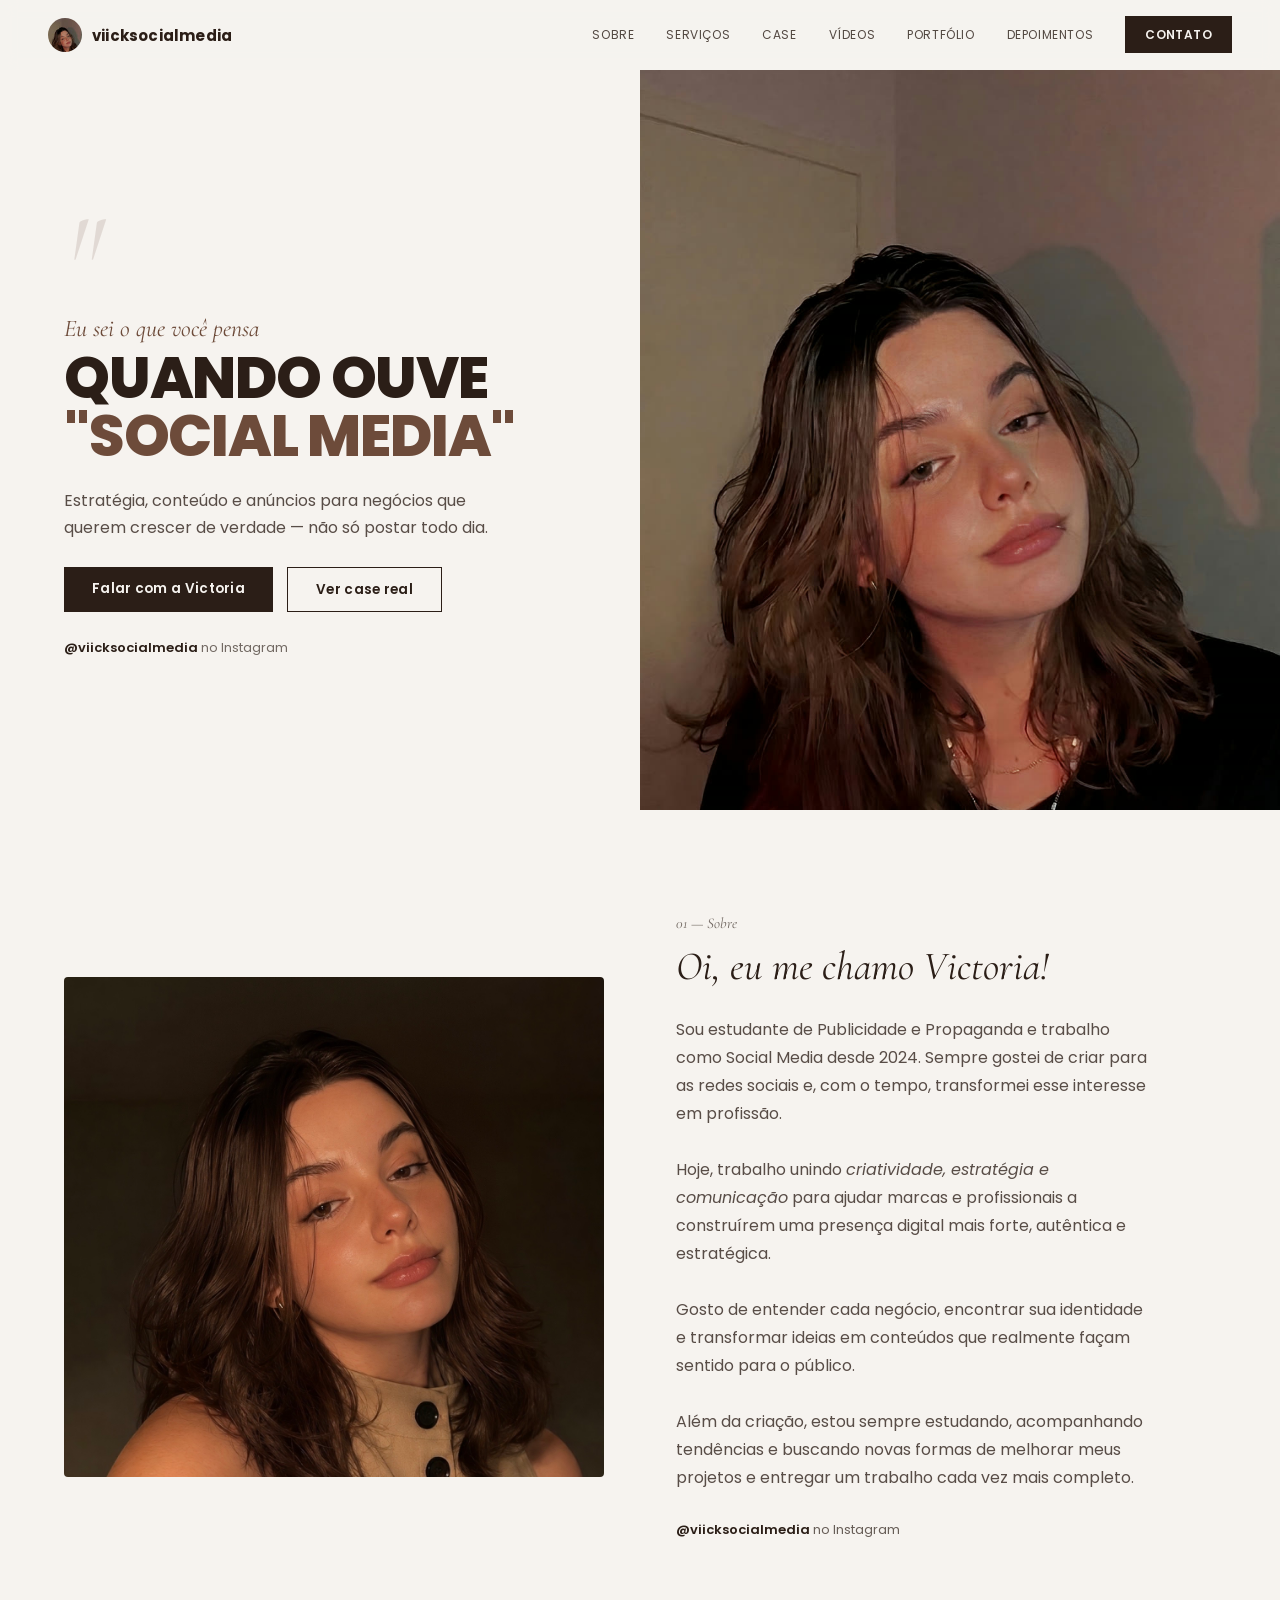
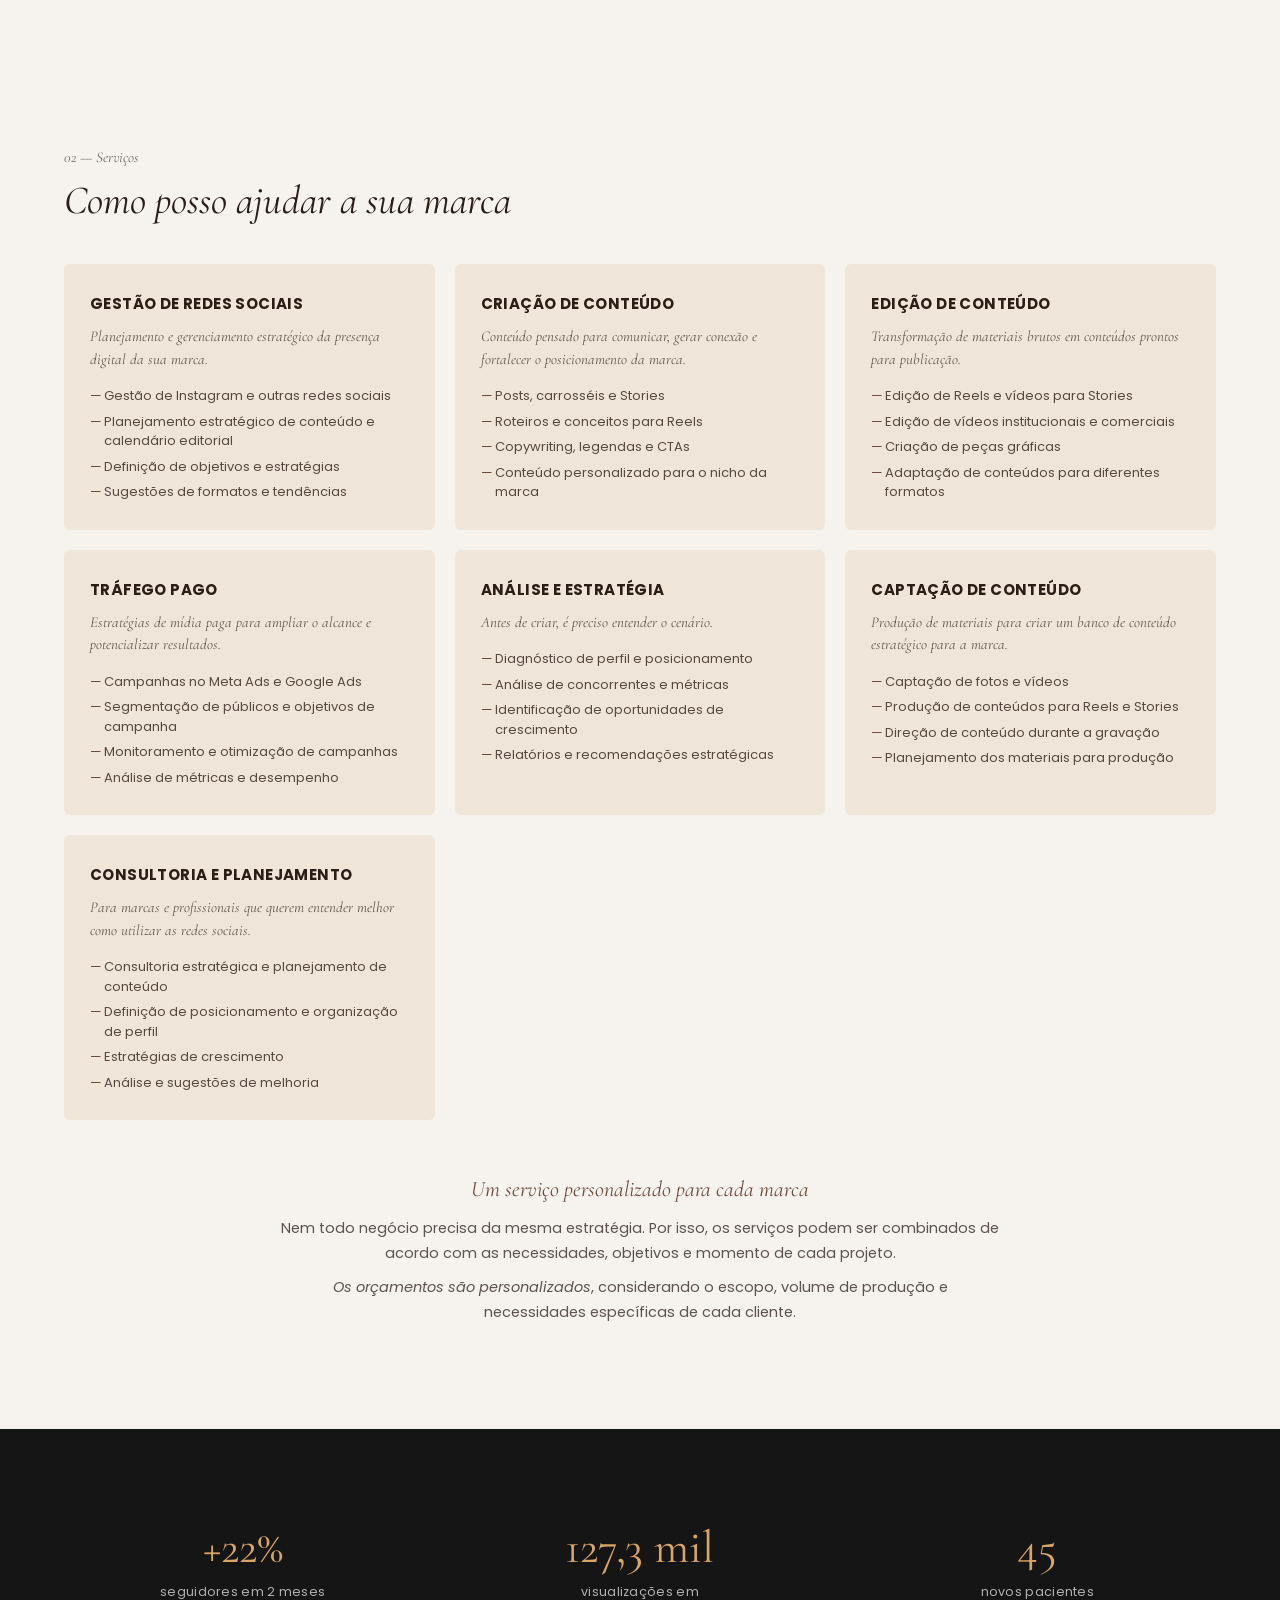
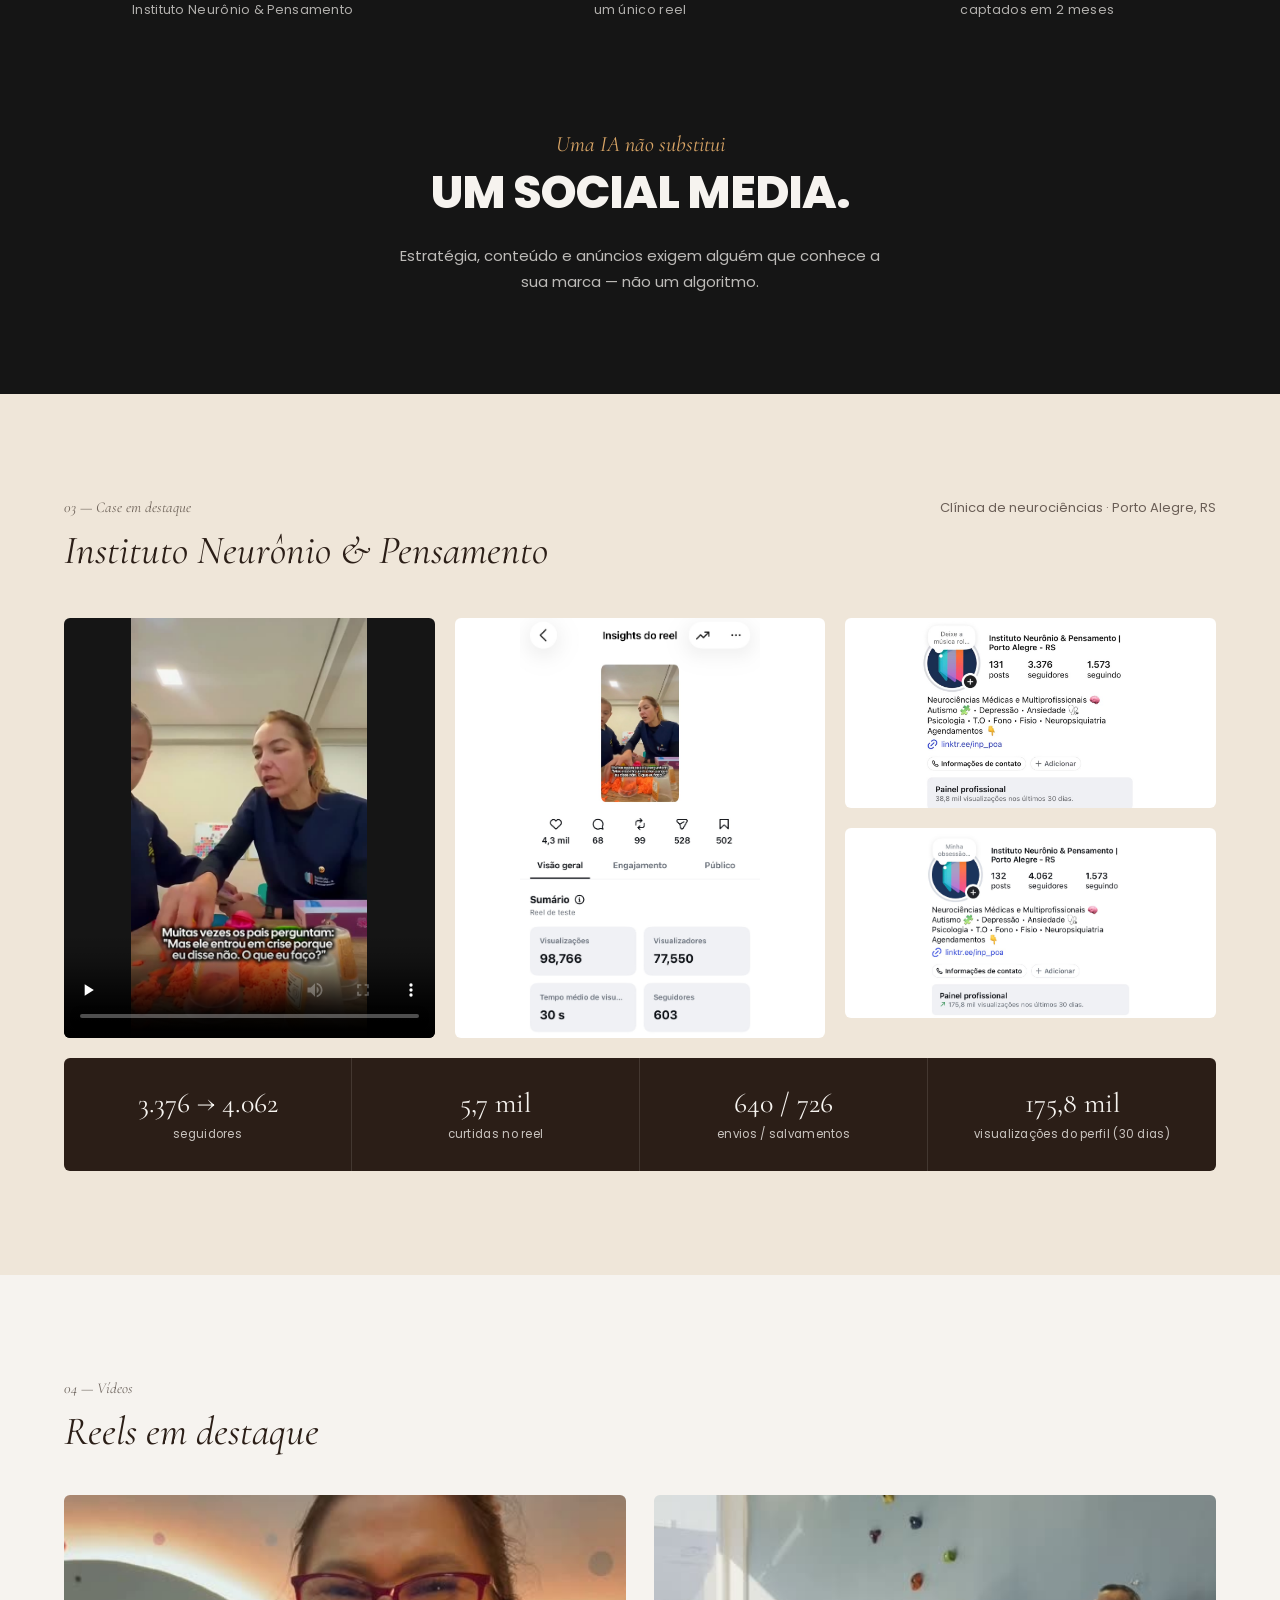
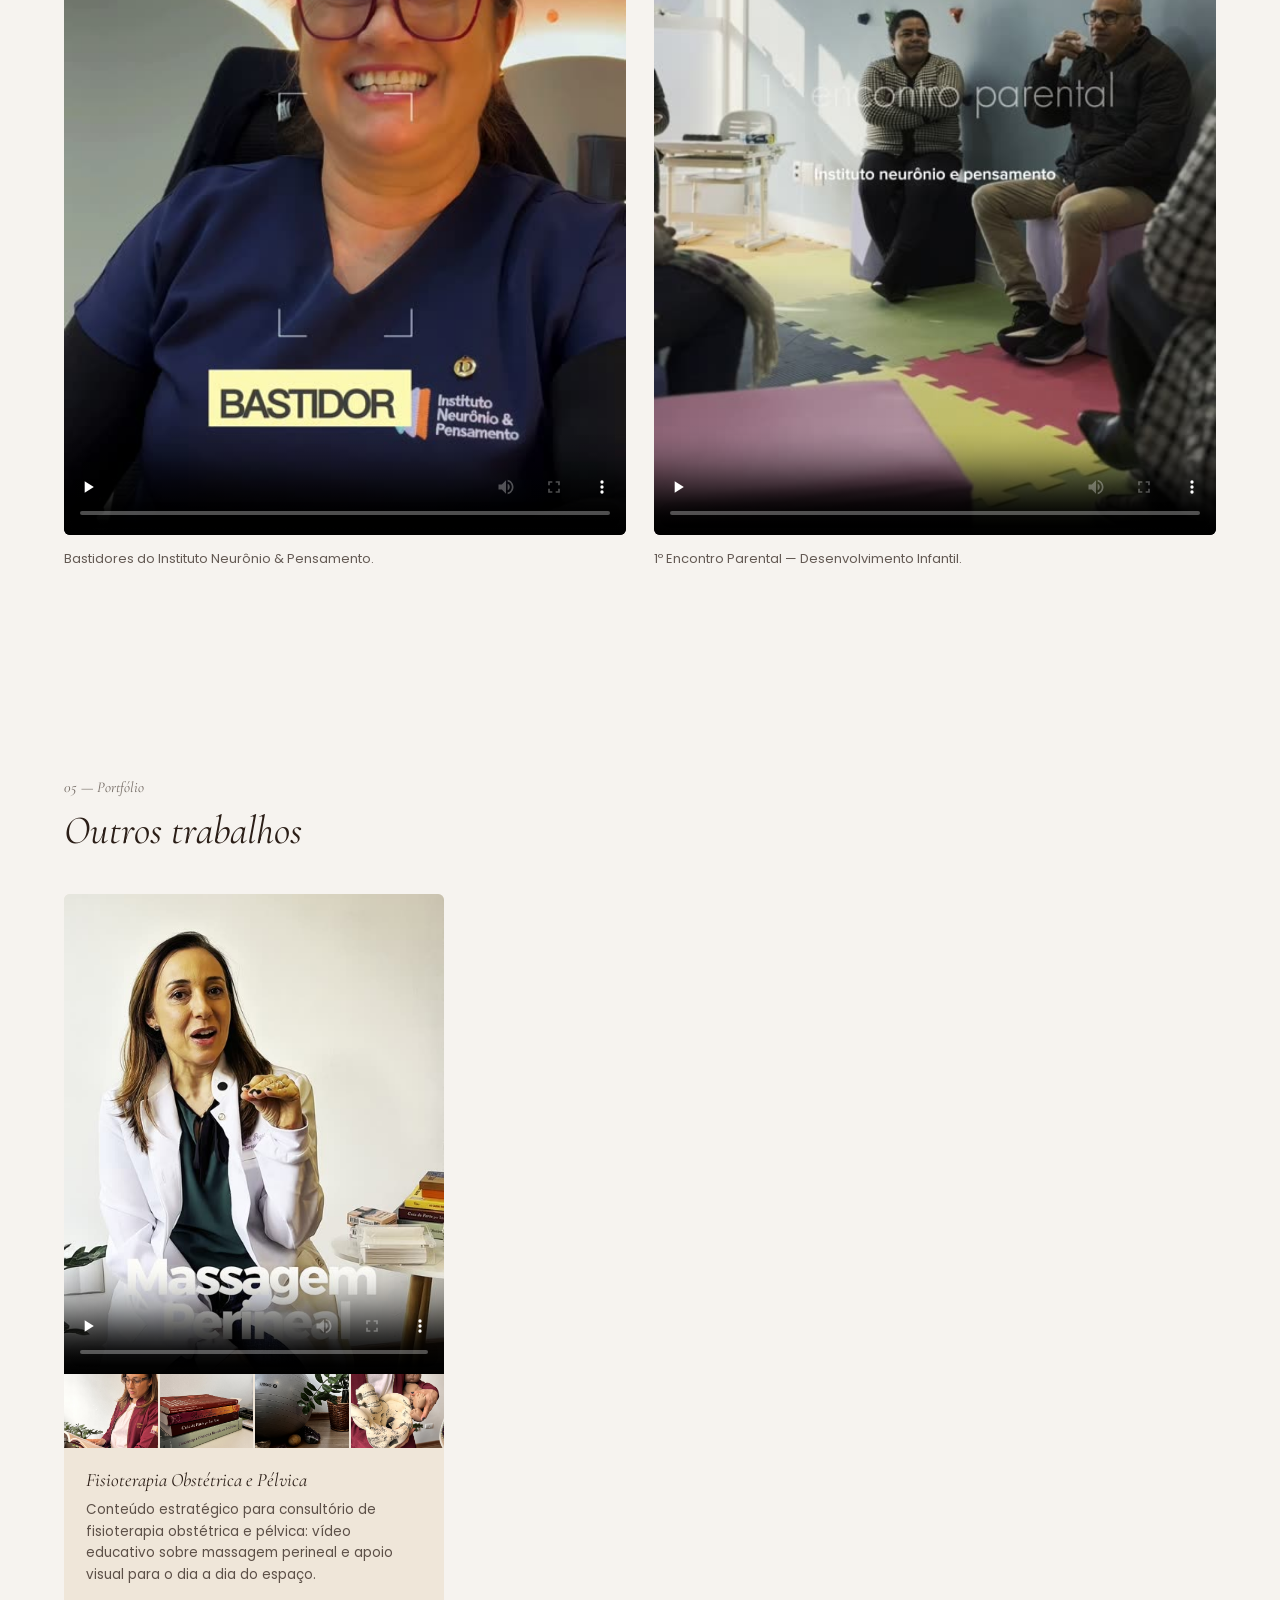
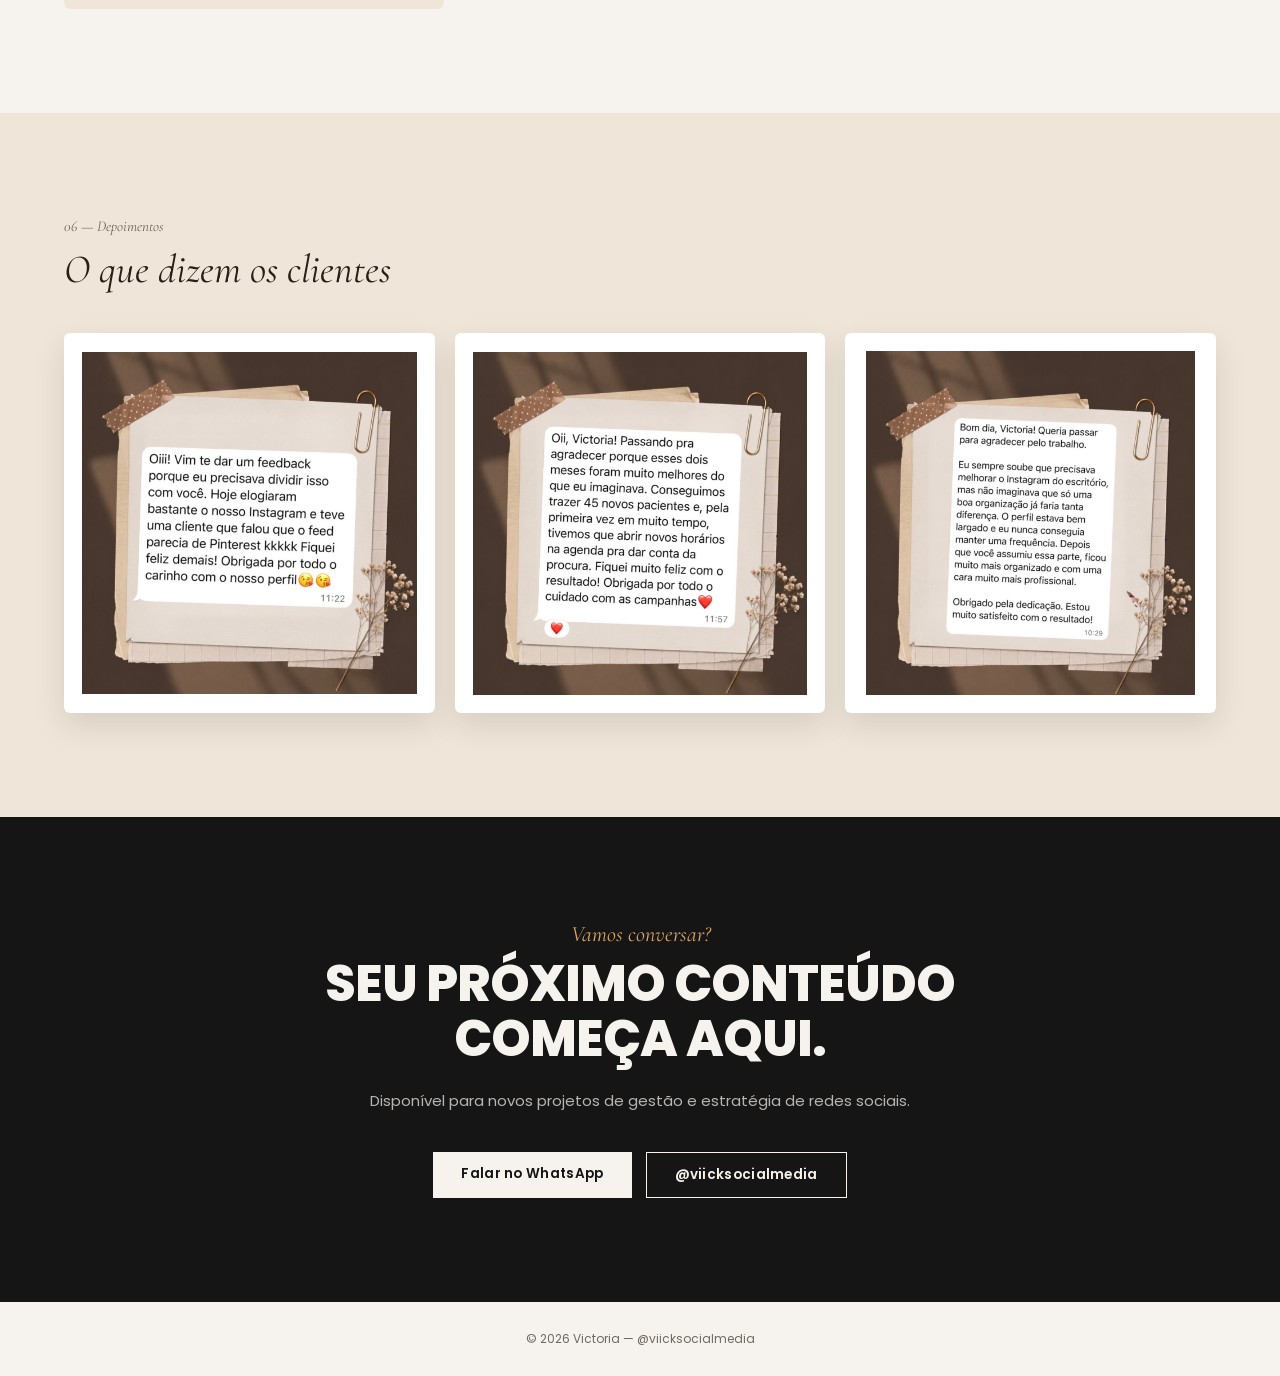
==== commit 9e1161d3: "Adiciona dado estruturado (JSON-LD) e remove assets orfaos - JSON-LD schema.org Person: nome, cargo," ====
--- a/index.html
+++ b/index.html
@@ -19,6 +19,30 @@
   <link rel="preconnect" href="https://fonts.gstatic.com" crossorigin>
   <link rel="stylesheet" href="src/styles/tokens.css">
   <link rel="stylesheet" href="src/styles/main.css">
+
+  <script type="application/ld+json">
+  {
+    "@context": "https://schema.org",
+    "@type": "Person",
+    "name": "Victoria",
+    "alternateName": "@viicksocialmedia",
+    "jobTitle": "Social Media Manager",
+    "description": "Estratégia, conteúdo e anúncios para negócios que querem crescer de verdade.",
+    "image": "assets/victoria-hero.jpg",
+    "sameAs": [
+      "https://www.instagram.com/viicksocialmedia/"
+    ],
+    "knowsAbout": [
+      "Gestão de redes sociais",
+      "Criação de conteúdo",
+      "Edição de conteúdo",
+      "Tráfego pago",
+      "Análise e estratégia de redes sociais",
+      "Captação de conteúdo",
+      "Consultoria em redes sociais"
+    ]
+  }
+  </script>
 </head>
 <body>
   <div class="page">
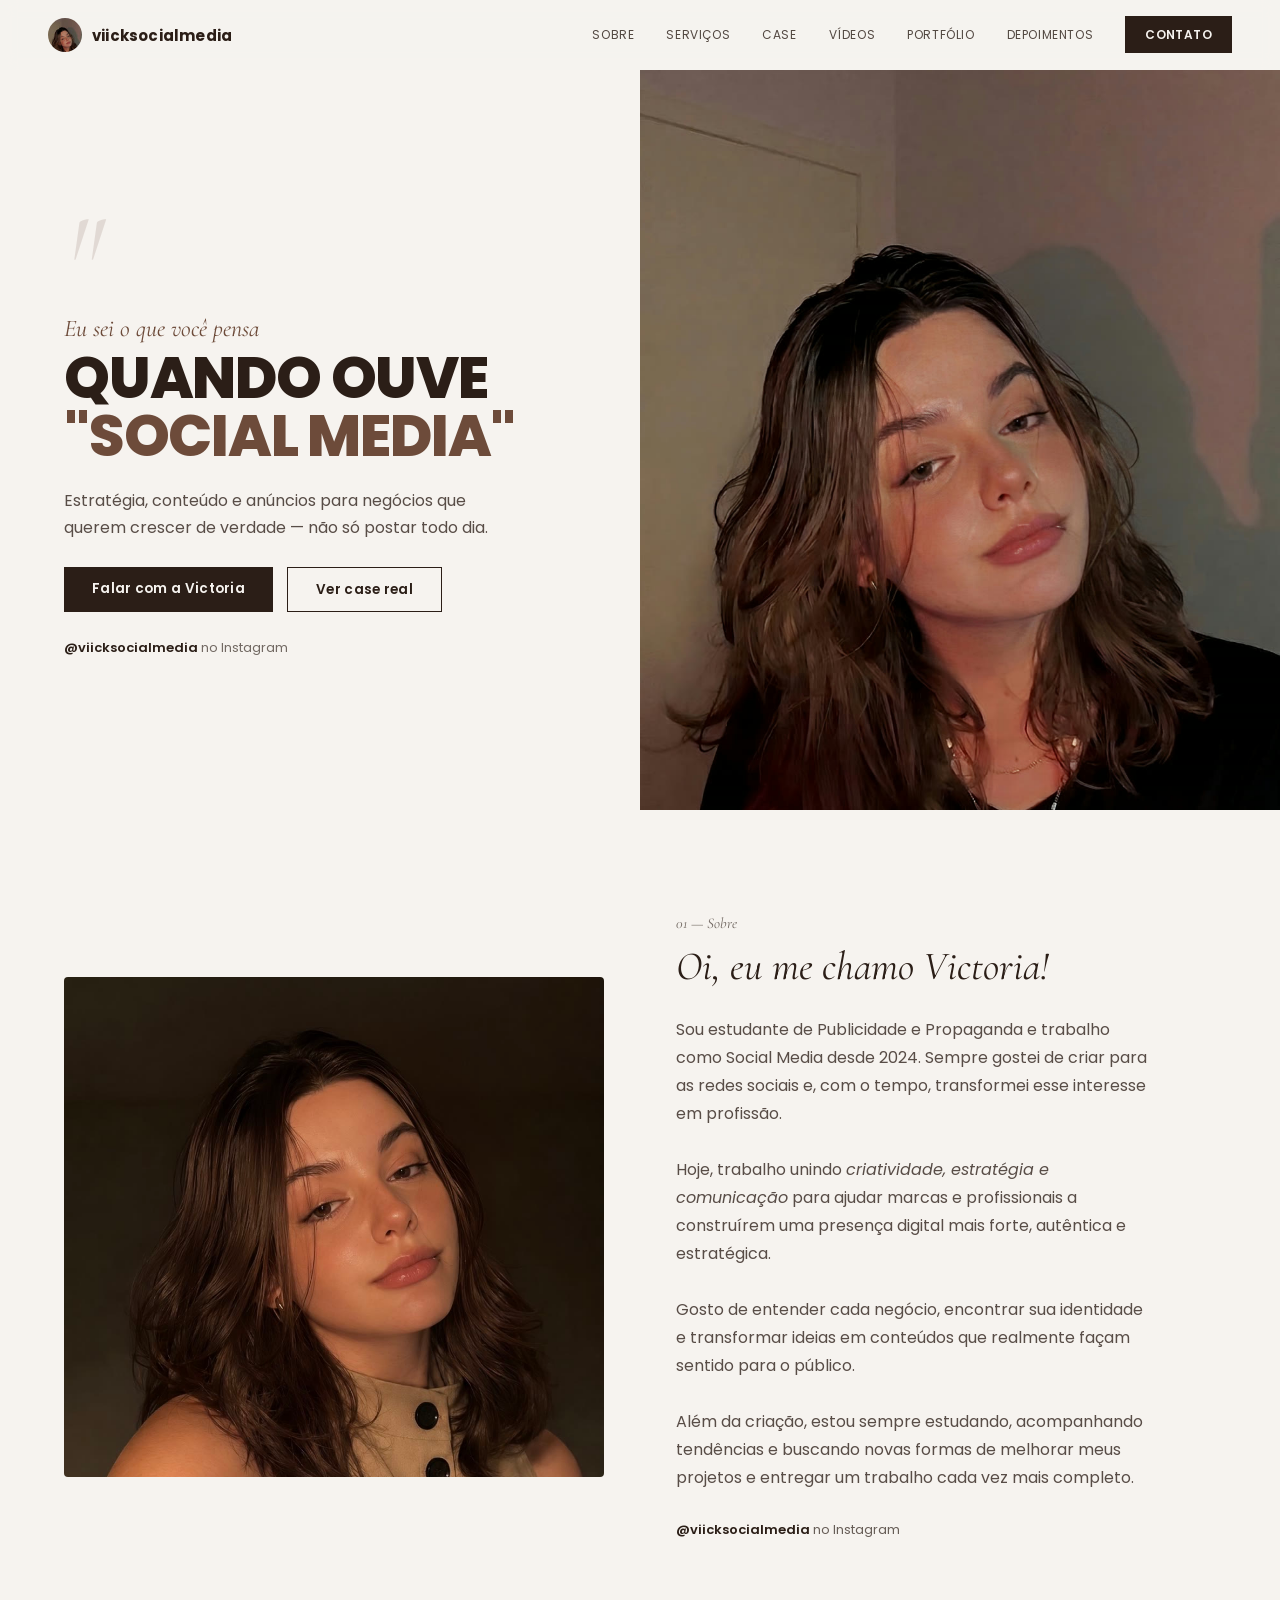
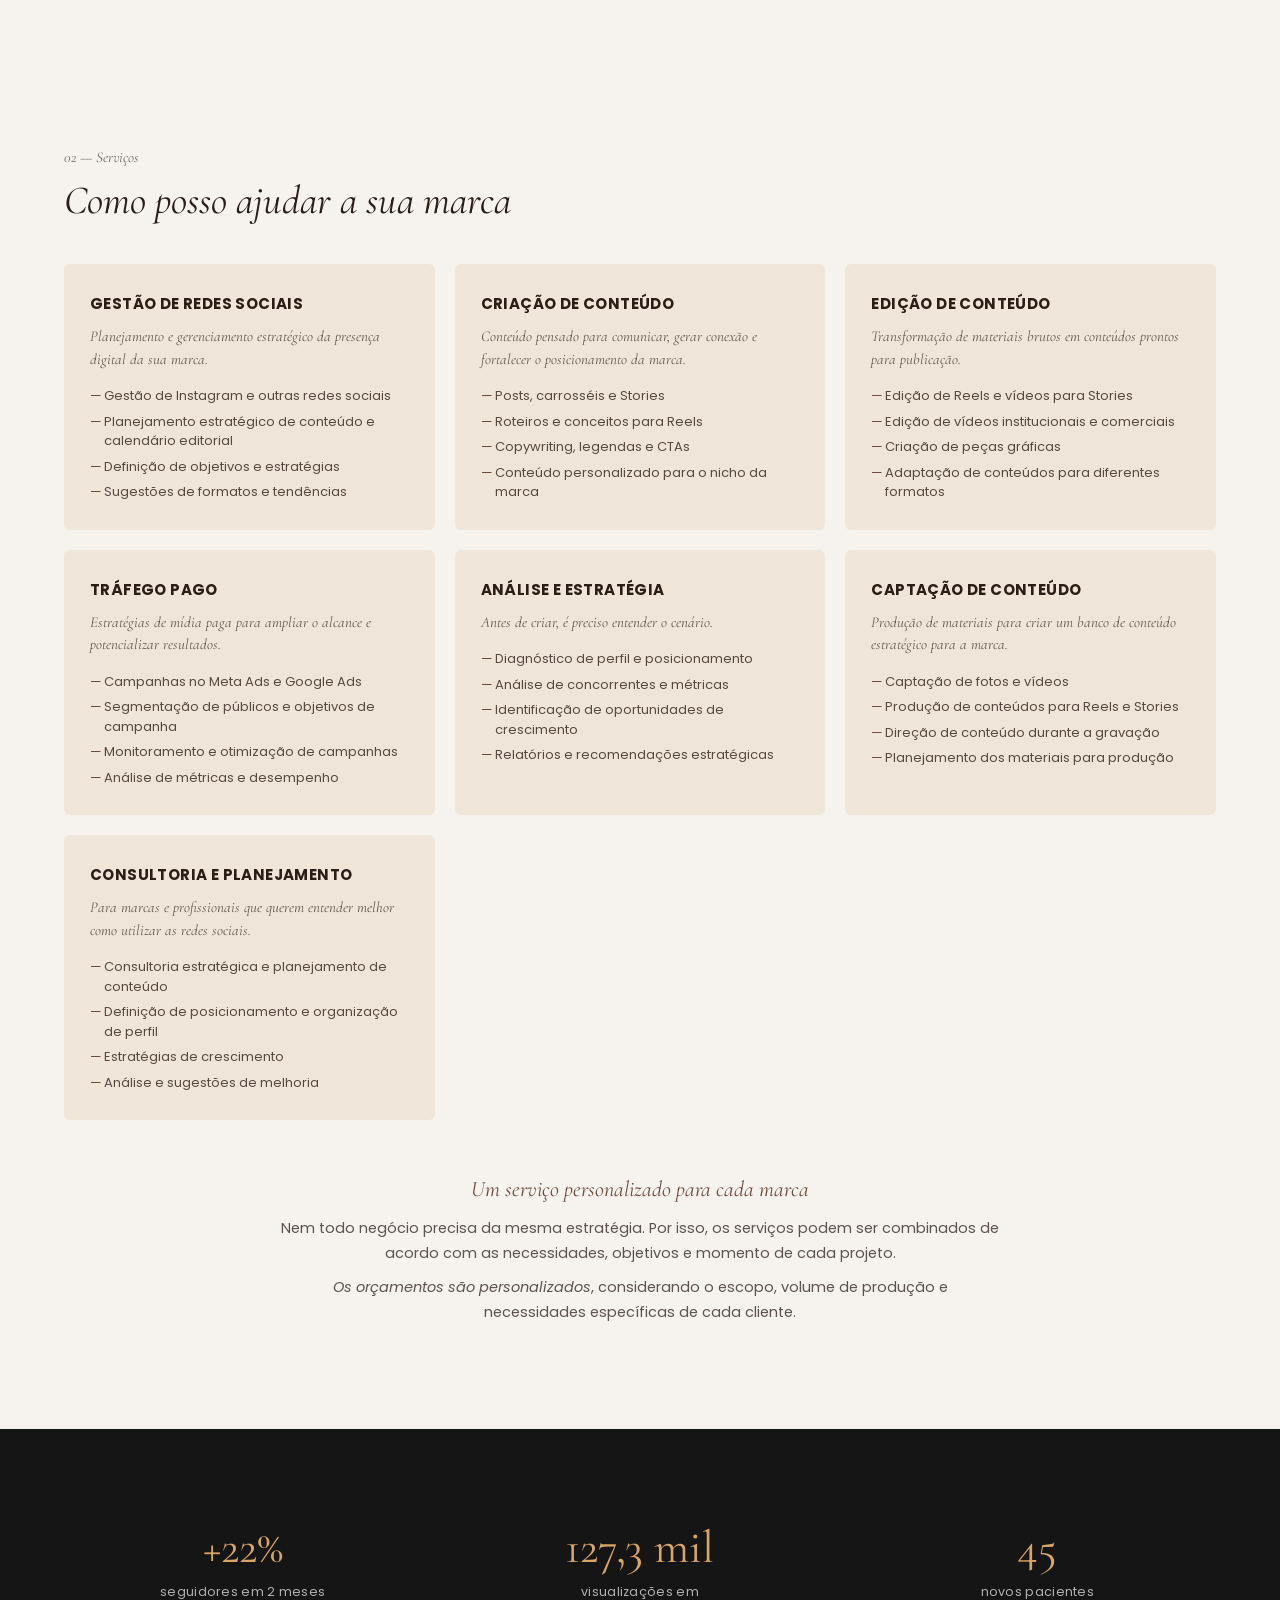
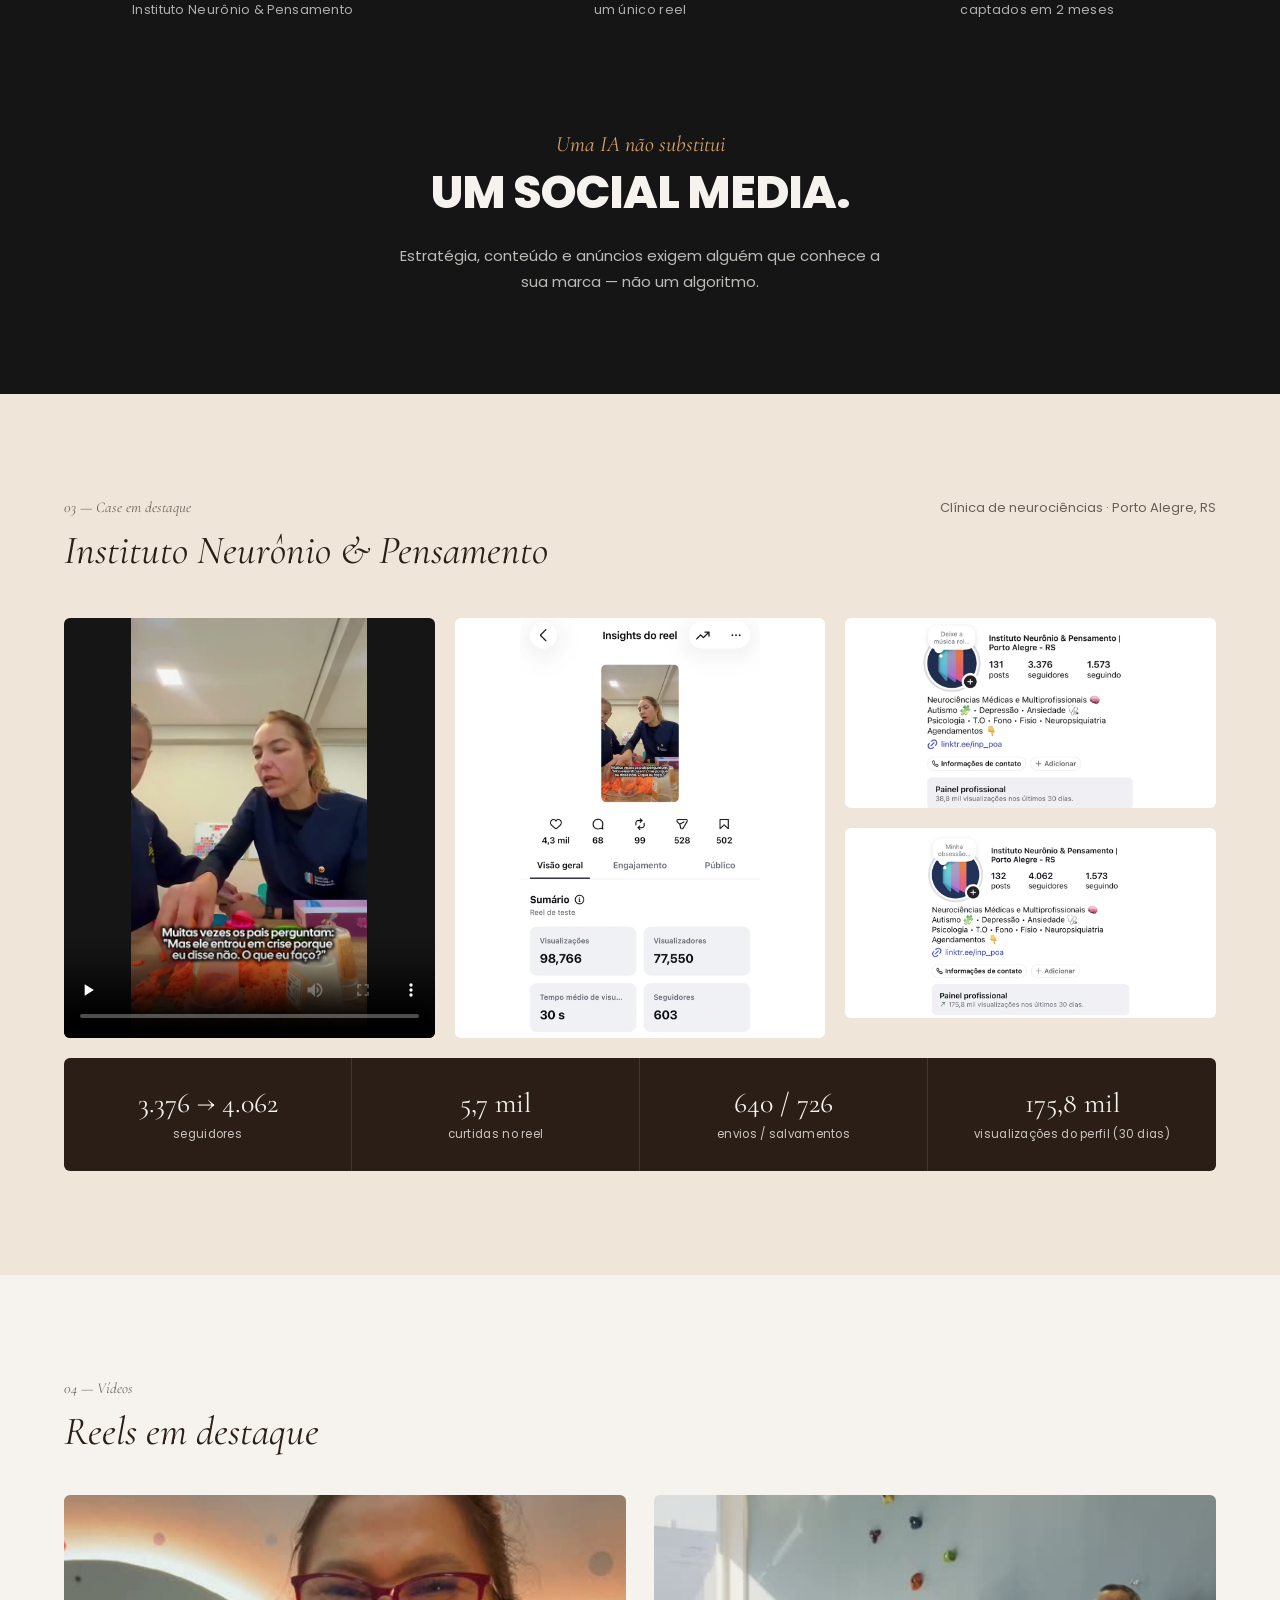
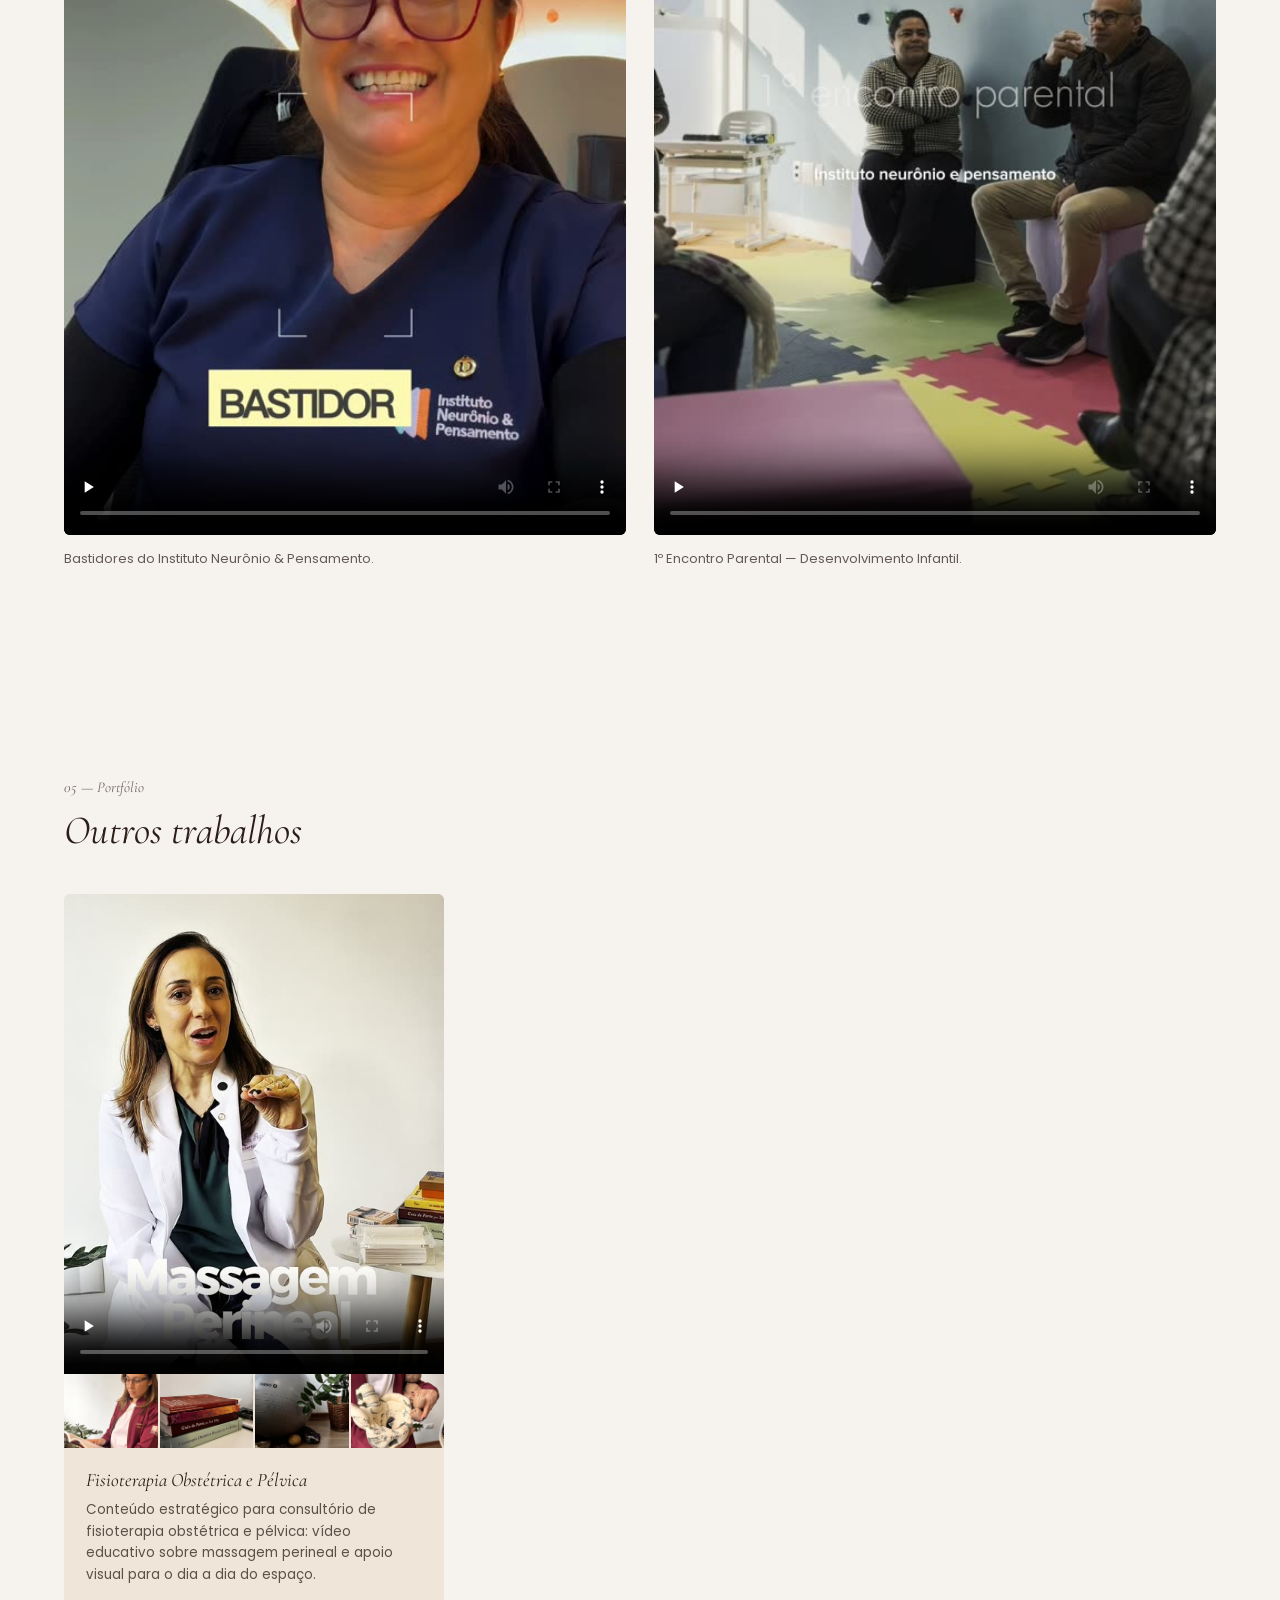
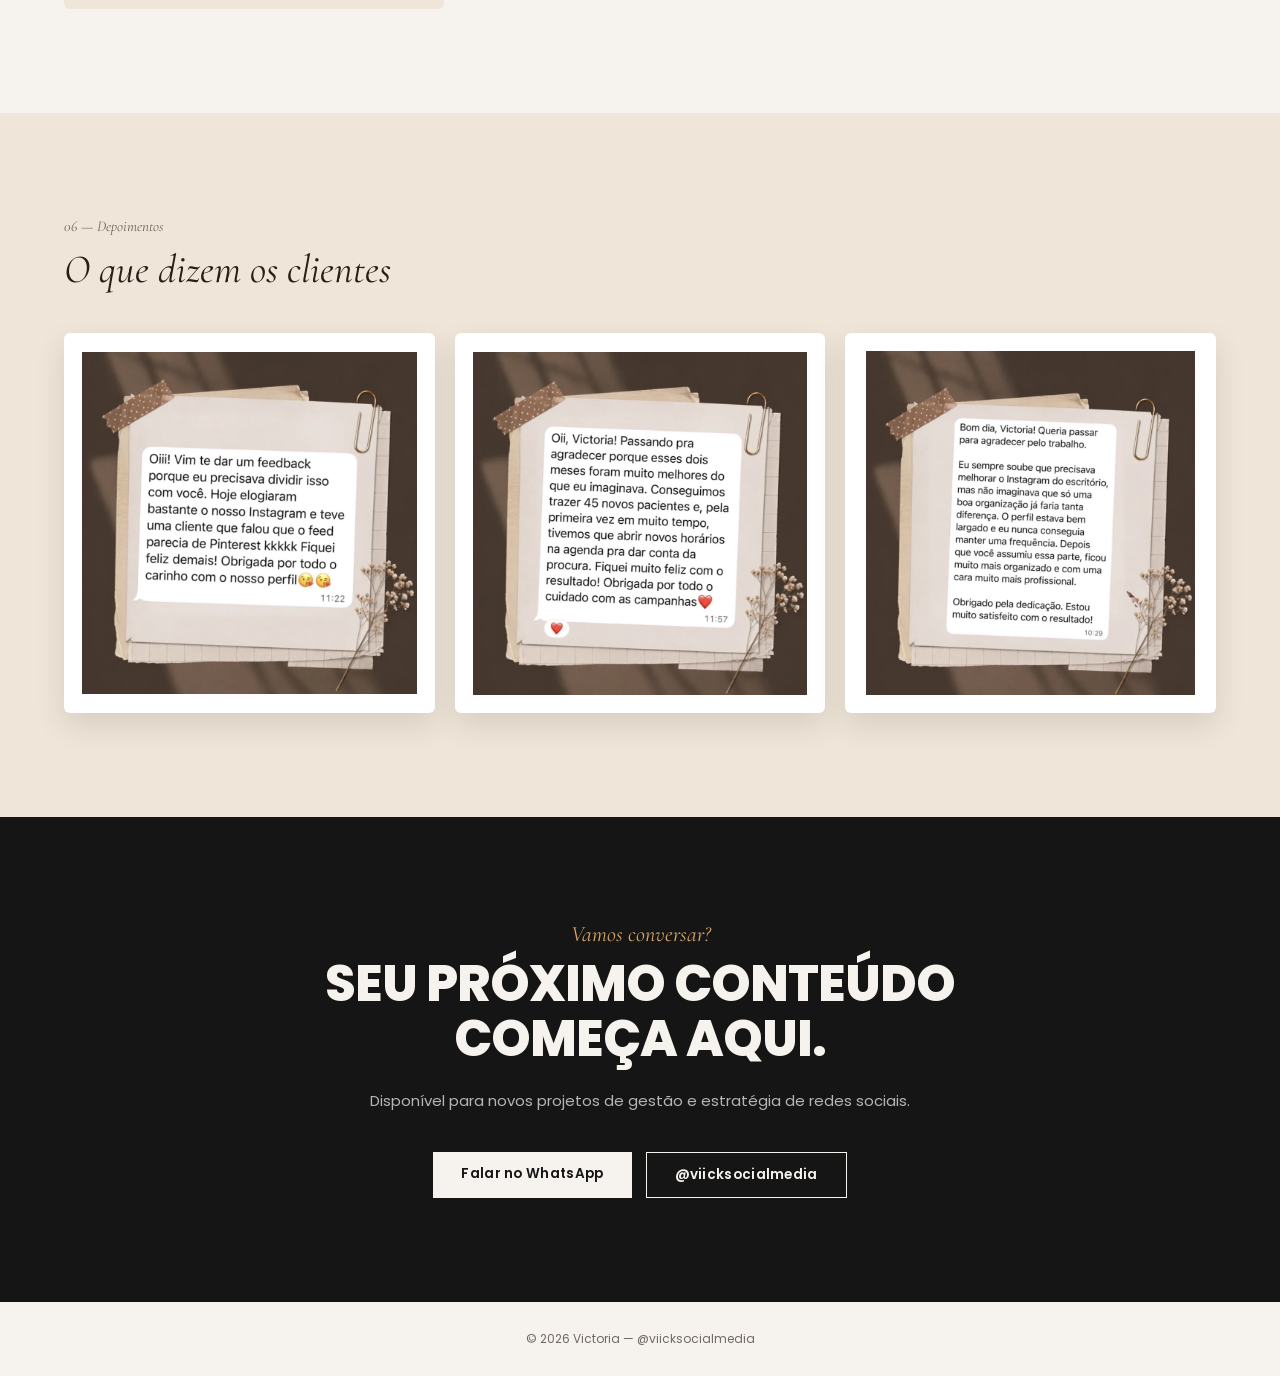
==== commit 8f5141d3: "Otimiza imagens pesadas (PageSpeed: "melhorar entrega de imagens", 411 KiB) - Prints/screenshots (te" ====
--- a/index.html
+++ b/index.html
@@ -5,18 +5,24 @@
   <meta name="viewport" content="width=device-width, initial-scale=1">
   <title>Victoria — Social Media Manager | @viicksocialmedia</title>
   <meta name="description" content="Estratégia, conteúdo e anúncios para negócios que querem crescer de verdade. Social media manager — @viicksocialmedia.">
+  <link rel="canonical" href="https://victoria-social-media-site.vercel.app/">
 
   <link rel="icon" href="assets/victoria-avatar.jpg" type="image/jpeg">
   <link rel="apple-touch-icon" href="assets/victoria-avatar.jpg">
 
   <meta property="og:type" content="website">
   <meta property="og:locale" content="pt_BR">
+  <meta property="og:url" content="https://victoria-social-media-site.vercel.app/">
   <meta property="og:title" content="Victoria — Social Media Manager | @viicksocialmedia">
   <meta property="og:description" content="Estratégia, conteúdo e anúncios para negócios que querem crescer de verdade. Social media manager — @viicksocialmedia.">
-  <meta property="og:image" content="assets/victoria-hero.jpg">
+  <meta property="og:image" content="https://victoria-social-media-site.vercel.app/assets/victoria-hero.jpg">
+  <meta property="og:image:width" content="1000">
+  <meta property="og:image:height" content="1526">
 
   <link rel="preconnect" href="https://fonts.googleapis.com">
   <link rel="preconnect" href="https://fonts.gstatic.com" crossorigin>
+  <link rel="stylesheet" href="https://fonts.googleapis.com/css2?family=Cormorant+Garamond:ital,wght@0,400;0,500;0,600;1,400;1,500;1,600&family=Poppins:wght@300;400;500;600;700;800&display=swap">
+  <link rel="preload" as="image" href="assets/victoria-hero.jpg" fetchpriority="high">
   <link rel="stylesheet" href="src/styles/tokens.css">
   <link rel="stylesheet" href="src/styles/main.css">
 
@@ -28,7 +34,8 @@
     "alternateName": "@viicksocialmedia",
     "jobTitle": "Social Media Manager",
     "description": "Estratégia, conteúdo e anúncios para negócios que querem crescer de verdade.",
-    "image": "assets/victoria-hero.jpg",
+    "url": "https://victoria-social-media-site.vercel.app/",
+    "image": "https://victoria-social-media-site.vercel.app/assets/victoria-hero.jpg",
     "sameAs": [
       "https://www.instagram.com/viicksocialmedia/"
     ],
@@ -87,13 +94,13 @@
           </p>
         </div>
         <div class="hero__media">
-          <img class="hero__image" src="assets/victoria-hero.jpg" alt="Retrato de Victoria" width="1000" height="1526">
+          <img class="hero__image" src="assets/victoria-hero.jpg" alt="Retrato de Victoria" width="1000" height="1526" fetchpriority="high">
         </div>
       </section>
 
       <!-- SOBRE -->
       <section id="sobre" class="about">
-        <img class="about__photo" src="assets/victoria-about.jpg" alt="Victoria" width="1280" height="1675" loading="lazy">
+        <img class="about__photo" src="assets/victoria-about.jpg" alt="Victoria" width="1000" height="1309" loading="lazy">
         <div>
           <p class="section__index">01 — Sobre</p>
           <h2 class="about__headline">Oi, eu me chamo Victoria!</h2>
@@ -230,10 +237,10 @@
             <source src="assets/reel-parental-workshop.mp4" type="video/mp4">
             Seu navegador não suporta reprodução de vídeo.
           </video>
-          <img class="case__image case__image--on-white" src="assets/inp-reel-insights.png" alt="Insights do reel: 98,7 mil visualizações" width="1170" height="2054" loading="lazy">
+          <img class="case__image case__image--on-white" src="assets/inp-reel-insights.webp" alt="Insights do reel: 98,7 mil visualizações" width="800" height="1404" loading="lazy">
           <div class="case__stacked">
-            <img class="case__image case__image--on-white" src="assets/testimonial-2.png" alt="Perfil antes: 3.376 seguidores" width="812" height="696" loading="lazy">
-            <img class="case__image case__image--on-white" src="assets/inp-profile-after.png" alt="Perfil depois: 4.062 seguidores" width="1170" height="1033" loading="lazy">
+            <img class="case__image case__image--on-white" src="assets/testimonial-2.webp" alt="Perfil antes: 3.376 seguidores" width="700" height="600" loading="lazy">
+            <img class="case__image case__image--on-white" src="assets/inp-profile-after.webp" alt="Perfil depois: 4.062 seguidores" width="700" height="618" loading="lazy">
           </div>
         </div>
 
@@ -292,10 +299,10 @@
               </video>
             </div>
             <ul class="portfolio__case-strip" role="list" aria-label="Fotos do consultório de fisioterapia">
-              <li><img src="assets/case-fisio-portrait.jpg" alt="Retrato da profissional de fisioterapia obstétrica e pélvica" width="1350" height="1800" loading="lazy"></li>
-              <li><img src="assets/case-fisio-books.jpg" alt="Livros técnicos de fisioterapia obstétrica: Parto Ativo, Guia do Parto e Fisioterapia Obstétrica Baseada em Evidências" width="1350" height="1800" loading="lazy"></li>
-              <li><img src="assets/case-fisio-decor.jpg" alt="Bola suíça de exercício e cristais decorativos no consultório" width="1350" height="1800" loading="lazy"></li>
-              <li><img src="assets/case-fisio-product.jpg" alt="Demonstração de produto: boneca de amamentação" width="1350" height="1800" loading="lazy"></li>
+              <li><img src="assets/case-fisio-portrait.jpg" alt="Retrato da profissional de fisioterapia obstétrica e pélvica" width="400" height="533" loading="lazy"></li>
+              <li><img src="assets/case-fisio-books.jpg" alt="Livros técnicos de fisioterapia obstétrica: Parto Ativo, Guia do Parto e Fisioterapia Obstétrica Baseada em Evidências" width="400" height="533" loading="lazy"></li>
+              <li><img src="assets/case-fisio-decor.jpg" alt="Bola suíça de exercício e cristais decorativos no consultório" width="400" height="533" loading="lazy"></li>
+              <li><img src="assets/case-fisio-product.jpg" alt="Demonstração de produto: boneca de amamentação" width="400" height="533" loading="lazy"></li>
             </ul>
             <div class="portfolio__case-body">
               <!-- TODO: confirmar nome do case/profissional com a Victoria -->
@@ -311,9 +318,9 @@
         <p class="section__index">06 — Depoimentos</p>
         <h2 class="testimonials__headline">O que dizem os clientes</h2>
         <div class="testimonials__grid">
-          <a class="testimonials__link" href="assets/testimonial-1.png" target="_blank" rel="noopener"><img class="testimonials__image" src="assets/testimonial-1.png" alt="Depoimento: feed parecia de Pinterest" width="1170" height="1196" loading="lazy"><span class="visually-hidden"> (ver em tamanho maior, abre em nova aba)</span></a>
-          <a class="testimonials__link" href="assets/testimonial-4.jpg" target="_blank" rel="noopener"><img class="testimonials__image" src="assets/testimonial-4.jpg" alt="Depoimento sobre 45 novos pacientes captados" width="1170" height="1197" loading="lazy"><span class="visually-hidden"> (ver em tamanho maior, abre em nova aba)</span></a>
-          <a class="testimonials__link" href="assets/testimonial-6.jpg" target="_blank" rel="noopener"><img class="testimonials__image" src="assets/testimonial-6.jpg" alt="Depoimento: perfil estava largado e ficou muito mais organizado e profissional" width="1170" height="1224" loading="lazy"><span class="visually-hidden"> (ver em tamanho maior, abre em nova aba)</span></a>
+          <a class="testimonials__link" href="assets/testimonial-1.webp" target="_blank" rel="noopener"><img class="testimonials__image" src="assets/testimonial-1.webp" alt="Depoimento: feed parecia de Pinterest" width="900" height="920" loading="lazy"><span class="visually-hidden"> (ver em tamanho maior, abre em nova aba)</span></a>
+          <a class="testimonials__link" href="assets/testimonial-4.webp" target="_blank" rel="noopener"><img class="testimonials__image" src="assets/testimonial-4.webp" alt="Depoimento sobre 45 novos pacientes captados" width="900" height="921" loading="lazy"><span class="visually-hidden"> (ver em tamanho maior, abre em nova aba)</span></a>
+          <a class="testimonials__link" href="assets/testimonial-6.webp" target="_blank" rel="noopener"><img class="testimonials__image" src="assets/testimonial-6.webp" alt="Depoimento: perfil estava largado e ficou muito mais organizado e profissional" width="900" height="942" loading="lazy"><span class="visually-hidden"> (ver em tamanho maior, abre em nova aba)</span></a>
         </div>
       </section>
 
--- a/src/styles/tokens.css
+++ b/src/styles/tokens.css
@@ -7,9 +7,13 @@
 
   Uso: importar/linkar este arquivo antes de qualquer outro CSS do projeto.
     <link rel="stylesheet" href="/src/styles/tokens.css">
+
+  Fonte do Google Fonts é carregada via <link> direto no <head> do
+  index.html (não @import aqui) — @import dentro de CSS cria uma cadeia
+  serializada (baixa tokens.css → parseia → só então descobre a fonte),
+  atrasando o render. <link> no HTML é descoberto pelo preload scanner
+  junto com o resto, em paralelo.
 */
-
-@import url('https://fonts.googleapis.com/css2?family=Cormorant+Garamond:ital,wght@0,400;0,500;0,600;1,400;1,500;1,600&family=Poppins:wght@300;400;500;600;700;800&display=swap');
 
 :root {
   /* ===================================================================
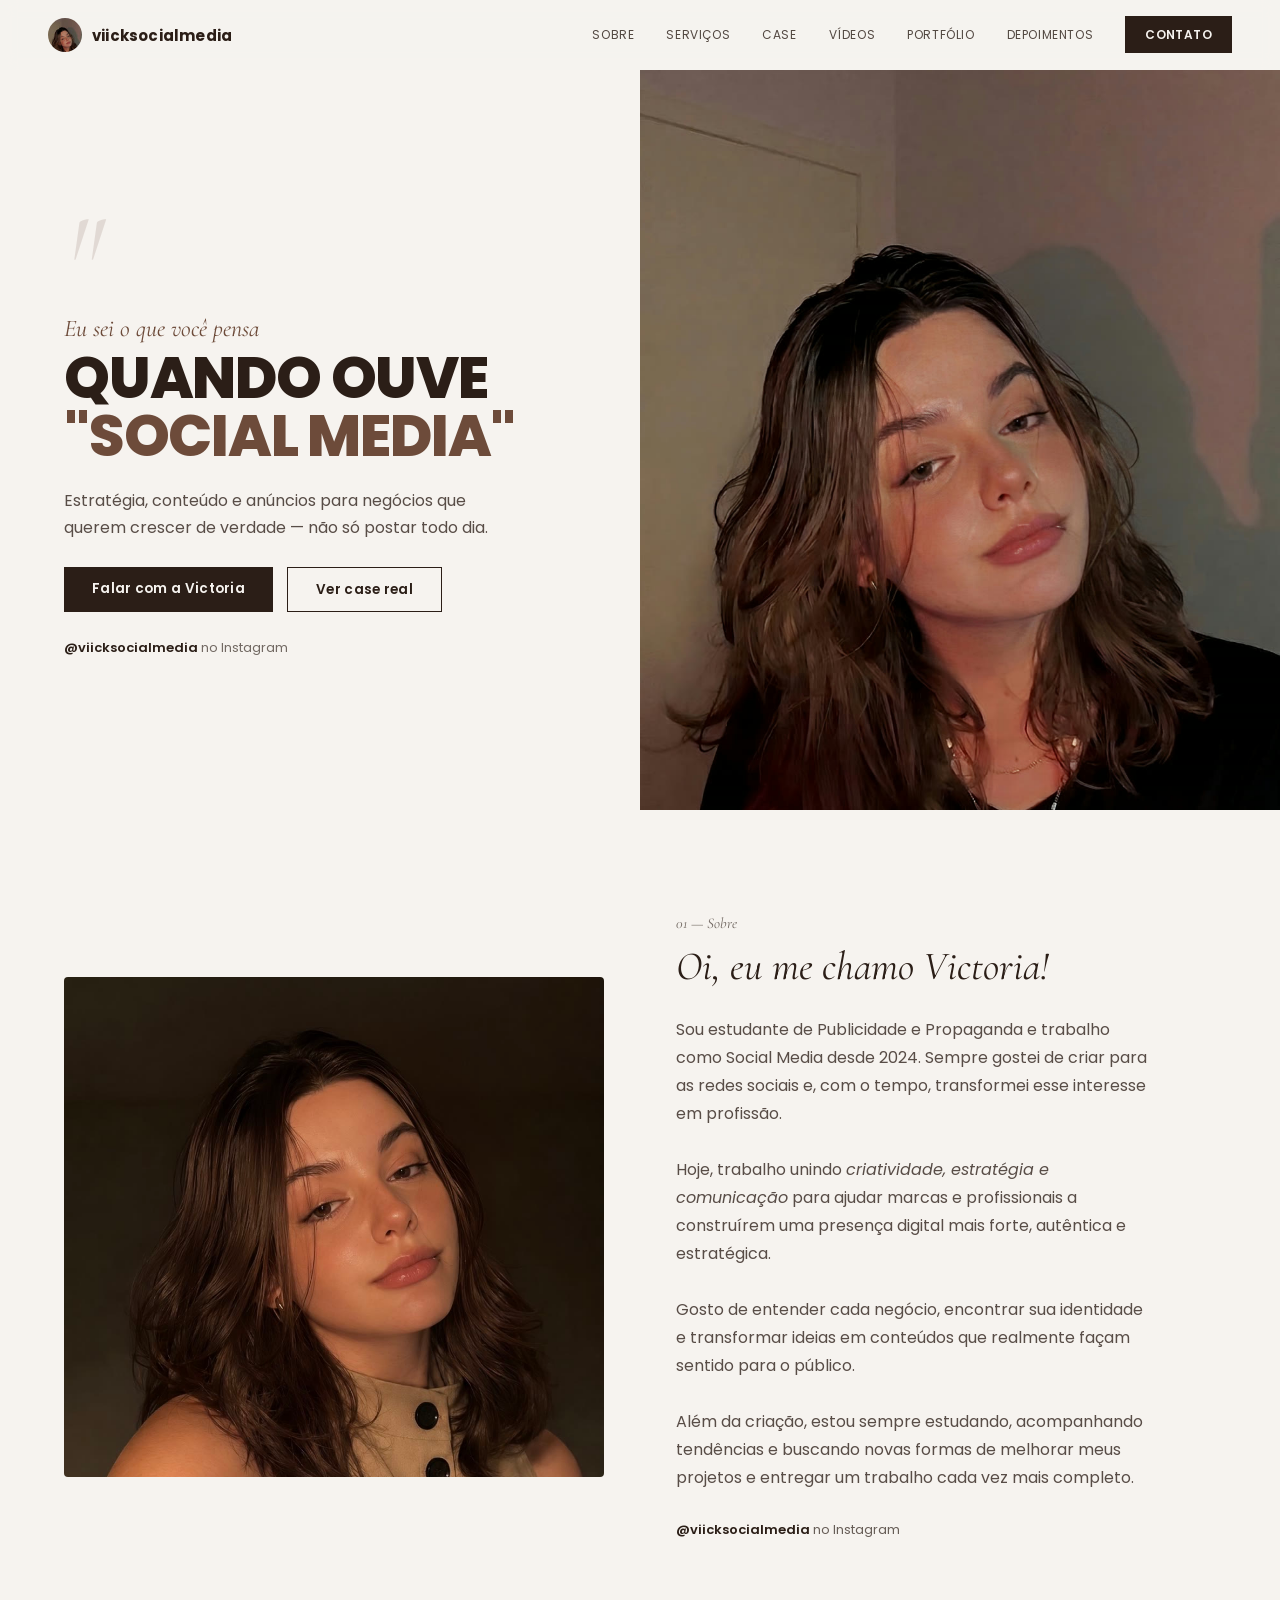
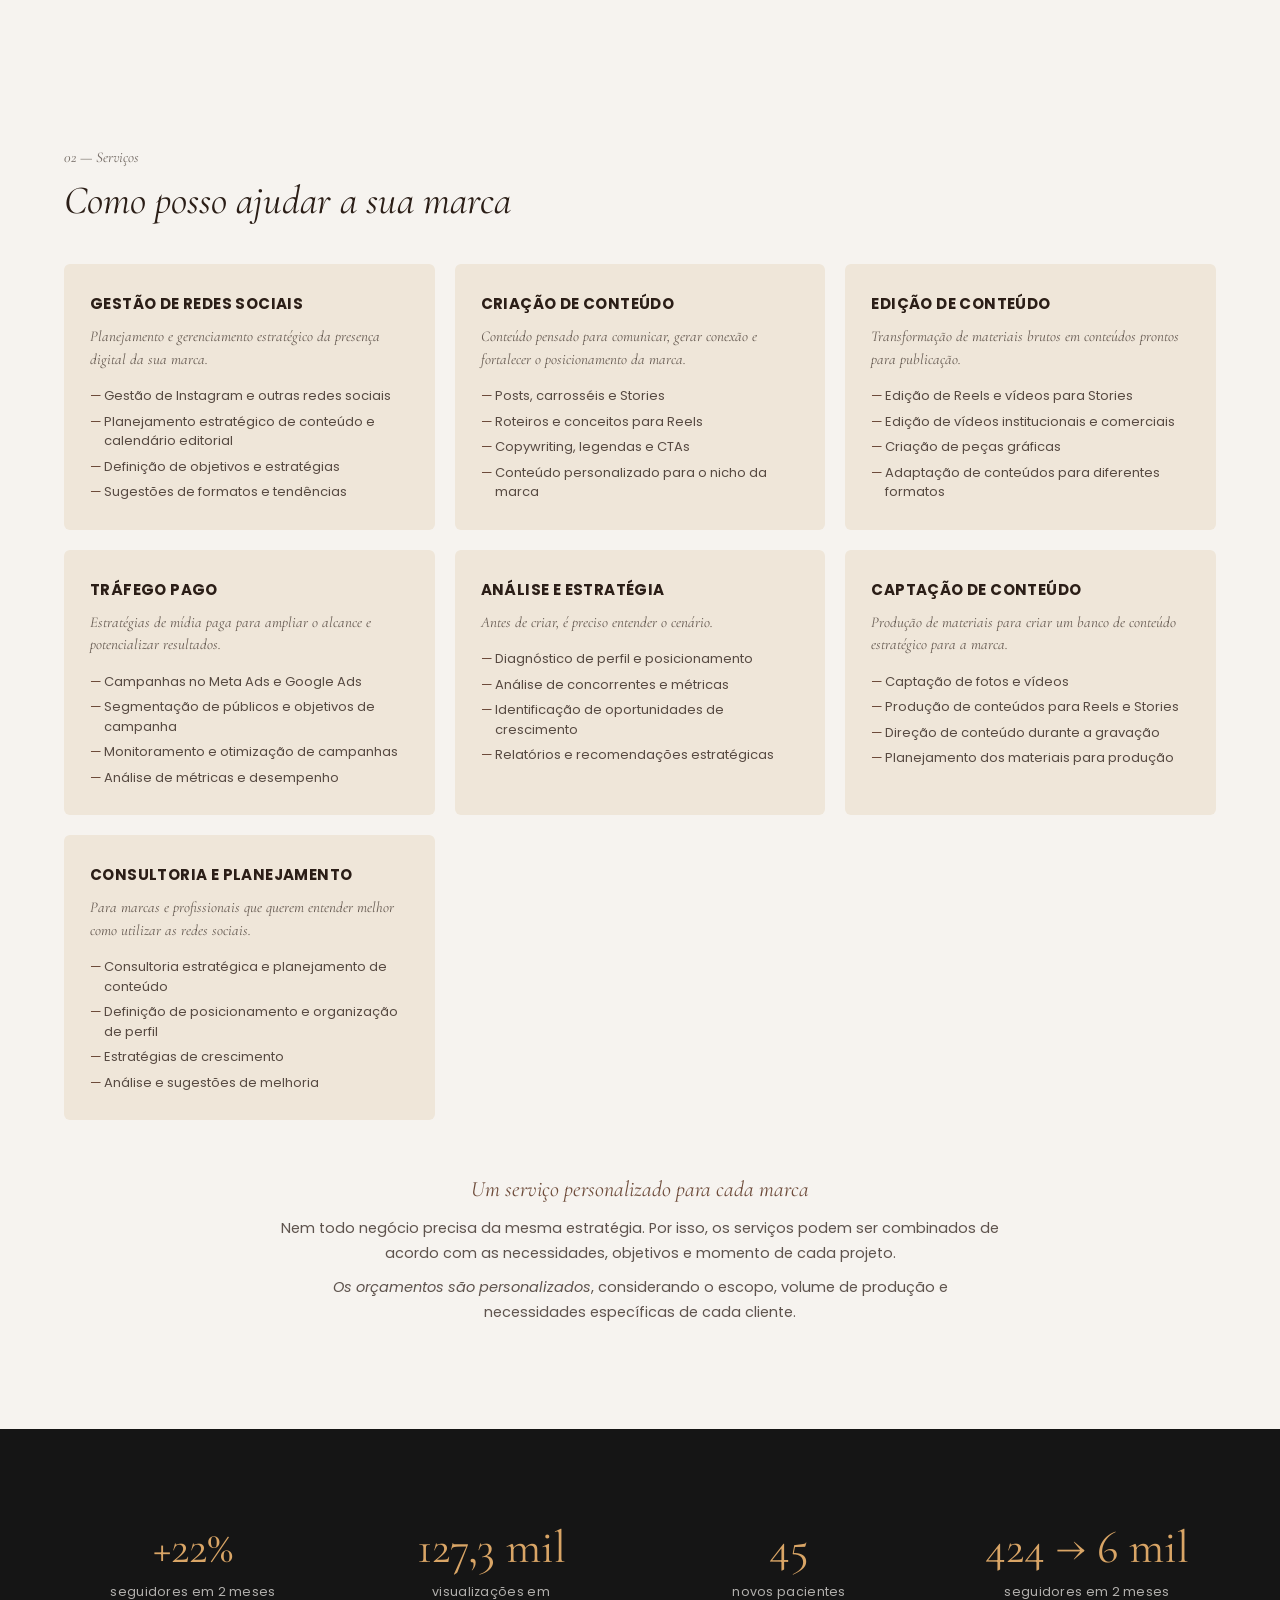
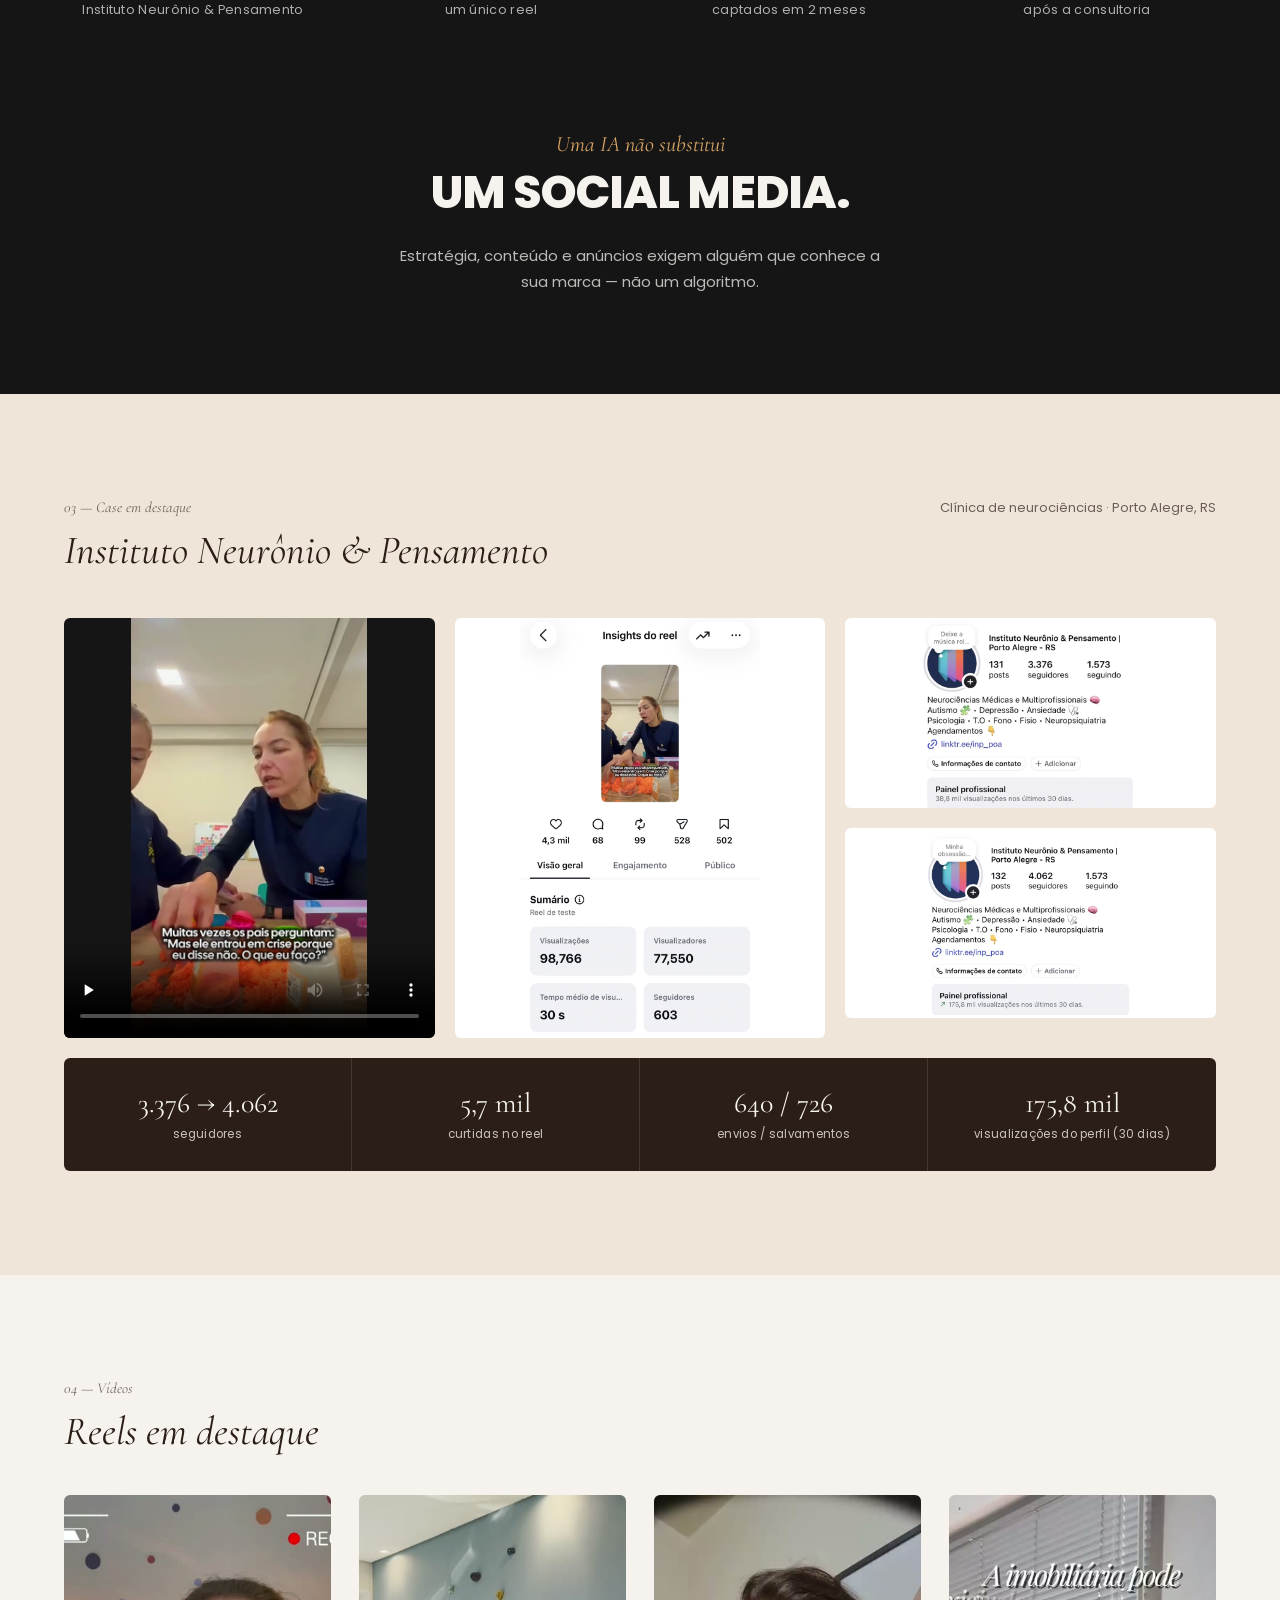
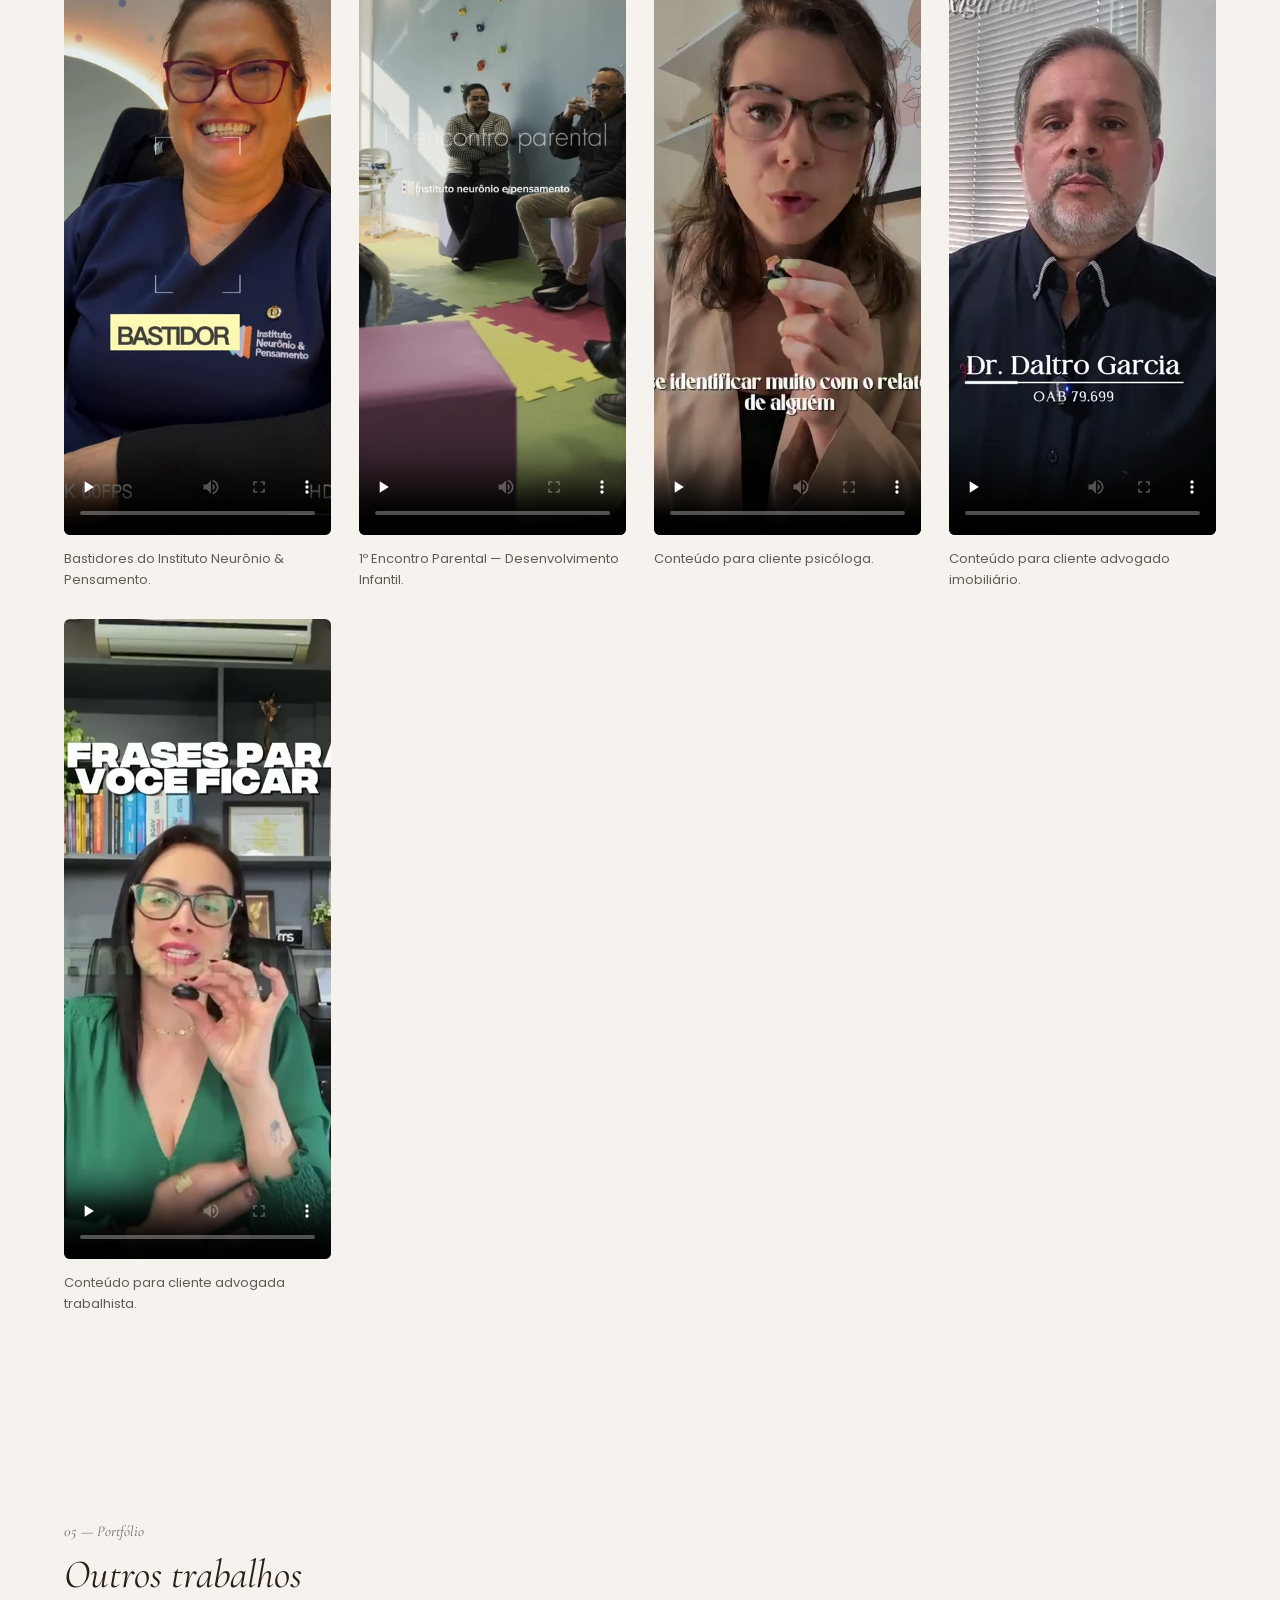
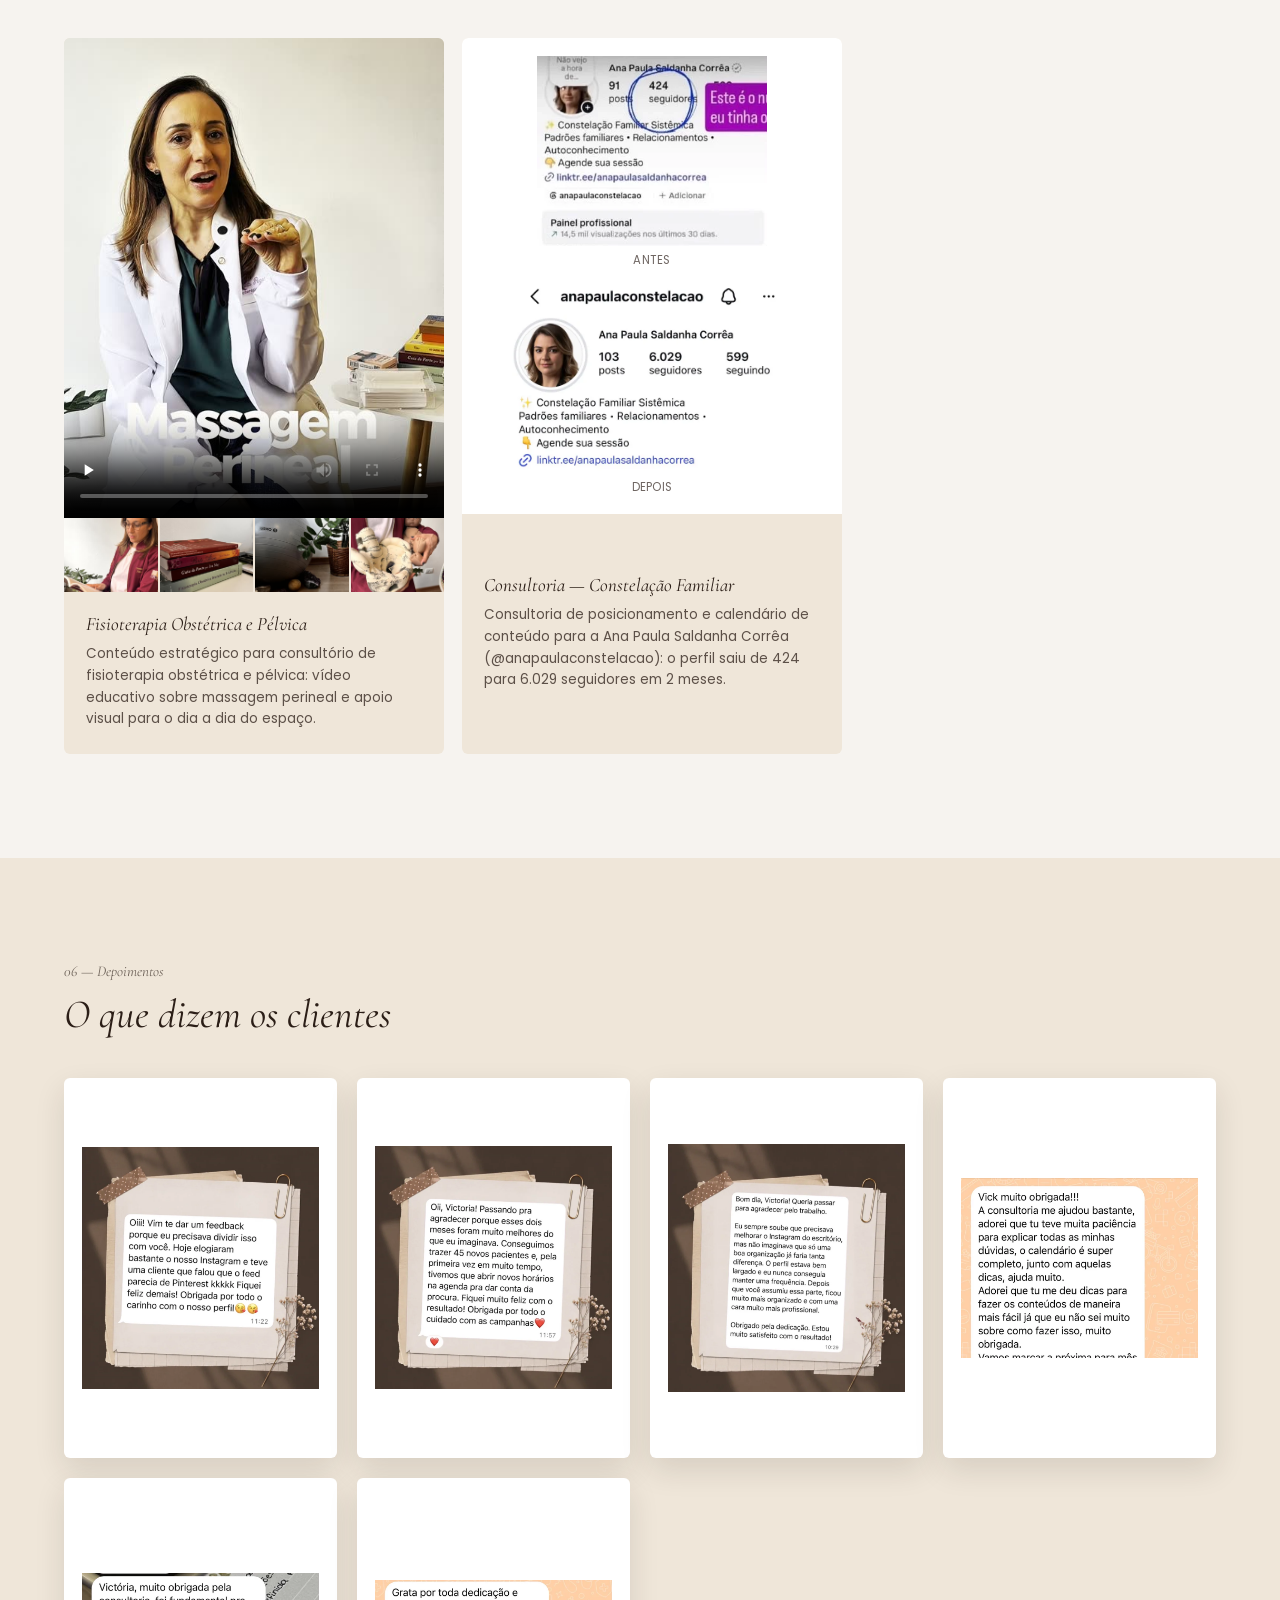
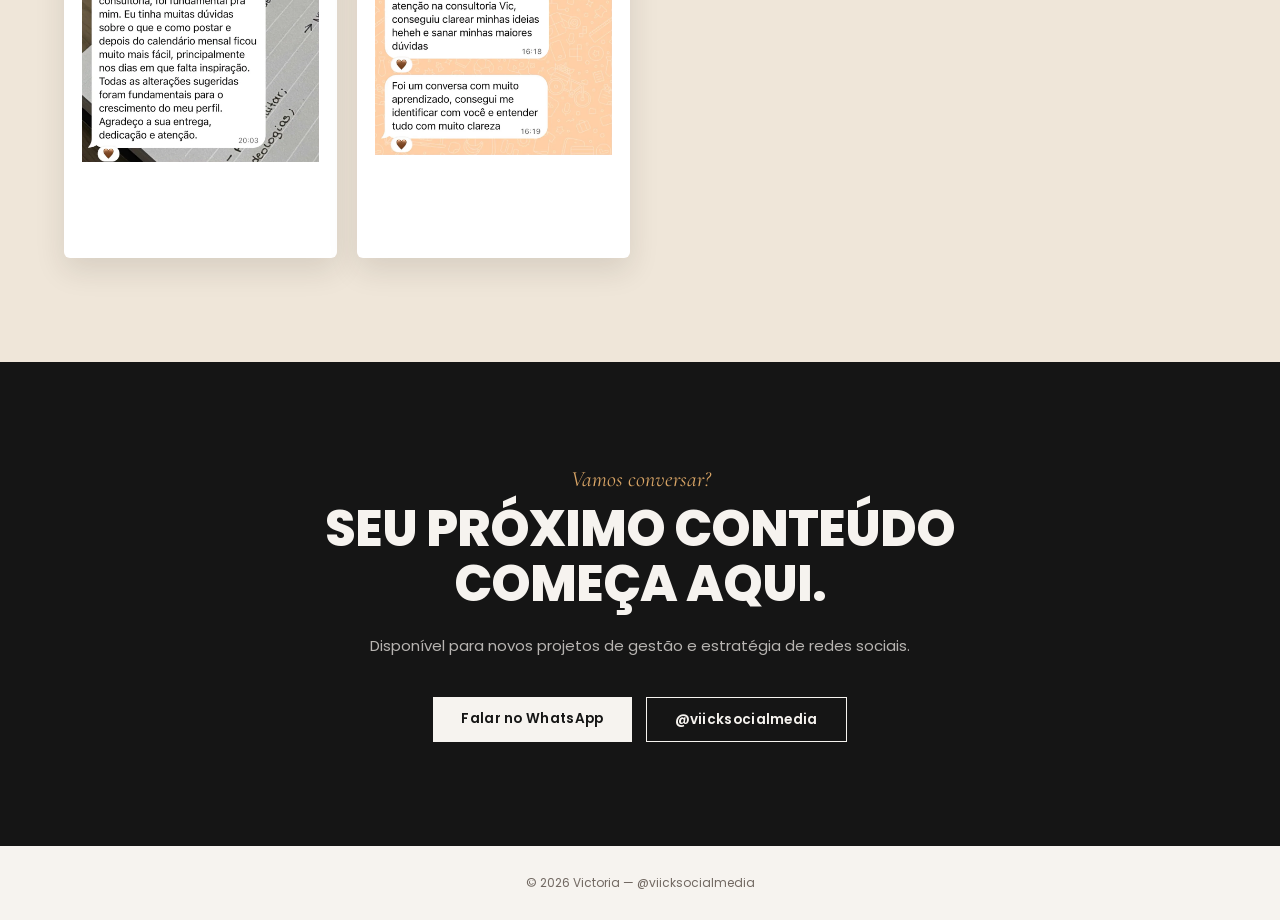
==== commit 3ab99243: "Adiciona reels de clientes, depoimentos da consultoria e case antes/depois Co-Authored-By: Claude Op" ====
--- a/index.html
+++ b/index.html
@@ -212,6 +212,10 @@
             <div class="metrics__number">45</div>
             <p class="metrics__caption">novos pacientes<br>captados em 2 meses</p>
           </li>
+          <li>
+            <div class="metrics__number">424 → 6 mil</div>
+            <p class="metrics__caption">seguidores em 2 meses<br>após a consultoria</p>
+          </li>
         </ul>
         <div class="manifesto">
           <div class="manifesto__inner">
@@ -282,6 +286,27 @@
               Seu navegador não suporta reprodução de vídeo.
             </video>
             <figcaption class="videos__caption">1º Encontro Parental — Desenvolvimento Infantil.</figcaption>
+          </figure>
+          <figure class="videos__item">
+            <video class="videos__video" controls preload="none" poster="assets/reel-cliente-psicologa-poster.jpg" width="576" height="1024">
+              <source src="assets/reel-cliente-psicologa.mp4" type="video/mp4">
+              Seu navegador não suporta reprodução de vídeo.
+            </video>
+            <figcaption class="videos__caption">Conteúdo para cliente psicóloga.</figcaption>
+          </figure>
+          <figure class="videos__item">
+            <video class="videos__video" controls preload="none" poster="assets/reel-cliente-advogado-imobiliario-poster.jpg" width="576" height="1024">
+              <source src="assets/reel-cliente-advogado-imobiliario.mp4" type="video/mp4">
+              Seu navegador não suporta reprodução de vídeo.
+            </video>
+            <figcaption class="videos__caption">Conteúdo para cliente advogado imobiliário.</figcaption>
+          </figure>
+          <figure class="videos__item">
+            <video class="videos__video" controls preload="none" poster="assets/reel-cliente-advogada-trabalhista-poster.jpg" width="576" height="1024">
+              <source src="assets/reel-cliente-advogada-trabalhista.mp4" type="video/mp4">
+              Seu navegador não suporta reprodução de vídeo.
+            </video>
+            <figcaption class="videos__caption">Conteúdo para cliente advogada trabalhista.</figcaption>
           </figure>
         </div>
       </section>
@@ -310,6 +335,22 @@
               <p class="portfolio__case-desc">Conteúdo estratégico para consultório de fisioterapia obstétrica e pélvica: vídeo educativo sobre massagem perineal e apoio visual para o dia a dia do espaço.</p>
             </div>
           </article>
+          <article class="portfolio__case">
+            <div class="portfolio__case-compare">
+              <figure>
+                <img src="assets/consultoria-profile-before.webp" alt="Perfil antes da consultoria: 424 seguidores" width="364" height="300" loading="lazy">
+                <figcaption>antes</figcaption>
+              </figure>
+              <figure>
+                <img src="assets/consultoria-profile-after.webp" alt="Perfil 2 meses depois da consultoria: 6.029 seguidores" width="700" height="458" loading="lazy">
+                <figcaption>depois</figcaption>
+              </figure>
+            </div>
+            <div class="portfolio__case-body">
+              <h3 class="portfolio__case-title">Consultoria — Constelação Familiar</h3>
+              <p class="portfolio__case-desc">Consultoria de posicionamento e calendário de conteúdo para a Ana Paula Saldanha Corrêa (@anapaulaconstelacao): o perfil saiu de 424 para 6.029 seguidores em 2 meses.</p>
+            </div>
+          </article>
         </div>
       </section>
 
@@ -321,6 +362,9 @@
           <a class="testimonials__link" href="assets/testimonial-1.webp" target="_blank" rel="noopener"><img class="testimonials__image" src="assets/testimonial-1.webp" alt="Depoimento: feed parecia de Pinterest" width="900" height="920" loading="lazy"><span class="visually-hidden"> (ver em tamanho maior, abre em nova aba)</span></a>
           <a class="testimonials__link" href="assets/testimonial-4.webp" target="_blank" rel="noopener"><img class="testimonials__image" src="assets/testimonial-4.webp" alt="Depoimento sobre 45 novos pacientes captados" width="900" height="921" loading="lazy"><span class="visually-hidden"> (ver em tamanho maior, abre em nova aba)</span></a>
           <a class="testimonials__link" href="assets/testimonial-6.webp" target="_blank" rel="noopener"><img class="testimonials__image" src="assets/testimonial-6.webp" alt="Depoimento: perfil estava largado e ficou muito mais organizado e profissional" width="900" height="942" loading="lazy"><span class="visually-hidden"> (ver em tamanho maior, abre em nova aba)</span></a>
+          <a class="testimonials__link" href="assets/testimonial-7.webp" target="_blank" rel="noopener"><img class="testimonials__image" src="assets/testimonial-7.webp" alt="Depoimento: a consultoria ajudou bastante e o calendário é super completo" width="900" height="684" loading="lazy"><span class="visually-hidden"> (ver em tamanho maior, abre em nova aba)</span></a>
+          <a class="testimonials__link" href="assets/testimonial-8.webp" target="_blank" rel="noopener"><img class="testimonials__image" src="assets/testimonial-8.webp" alt="Depoimento: depois do calendário mensal ficou muito mais fácil postar, e as alterações foram fundamentais para o crescimento do perfil" width="900" height="716" loading="lazy"><span class="visually-hidden"> (ver em tamanho maior, abre em nova aba)</span></a>
+          <a class="testimonials__link" href="assets/testimonial-9.webp" target="_blank" rel="noopener"><img class="testimonials__image" src="assets/testimonial-9.webp" alt="Depoimento: a consultoria clareou as ideias e sanou as maiores dúvidas" width="900" height="664" loading="lazy"><span class="visually-hidden"> (ver em tamanho maior, abre em nova aba)</span></a>
         </div>
       </section>
 
--- a/src/styles/main.css
+++ b/src/styles/main.css
@@ -527,7 +527,7 @@
    ===================================================================== */
 .metrics {
   display: grid;
-  grid-template-columns: repeat(auto-fit, minmax(220px, 1fr));
+  grid-template-columns: repeat(auto-fit, minmax(180px, 1fr));
   gap: clamp(24px, 5vw, 40px);
   padding: clamp(60px, 9vw, 90px) var(--space-section-x) clamp(40px, 6vw, 56px);
   text-align: center;
@@ -845,6 +845,35 @@
   height: 74px;
   object-fit: cover;
   display: block;
+}
+
+/* Antes/depois de perfil (case sem vídeo) */
+.portfolio__case-compare {
+  display: flex;
+  flex-direction: column;
+  gap: 14px;
+  padding: 18px;
+  background: #fff;
+}
+
+.portfolio__case-compare figure {
+  margin: 0;
+}
+
+.portfolio__case-compare img {
+  width: 100%;
+  height: 190px;
+  object-fit: contain;
+  display: block;
+}
+
+.portfolio__case-compare figcaption {
+  font-size: 11.5px;
+  letter-spacing: 0.3px;
+  text-transform: uppercase;
+  text-align: center;
+  color: rgba(43, 30, 23, 0.68);
+  margin-top: 6px;
 }
 
 .portfolio__case-body {
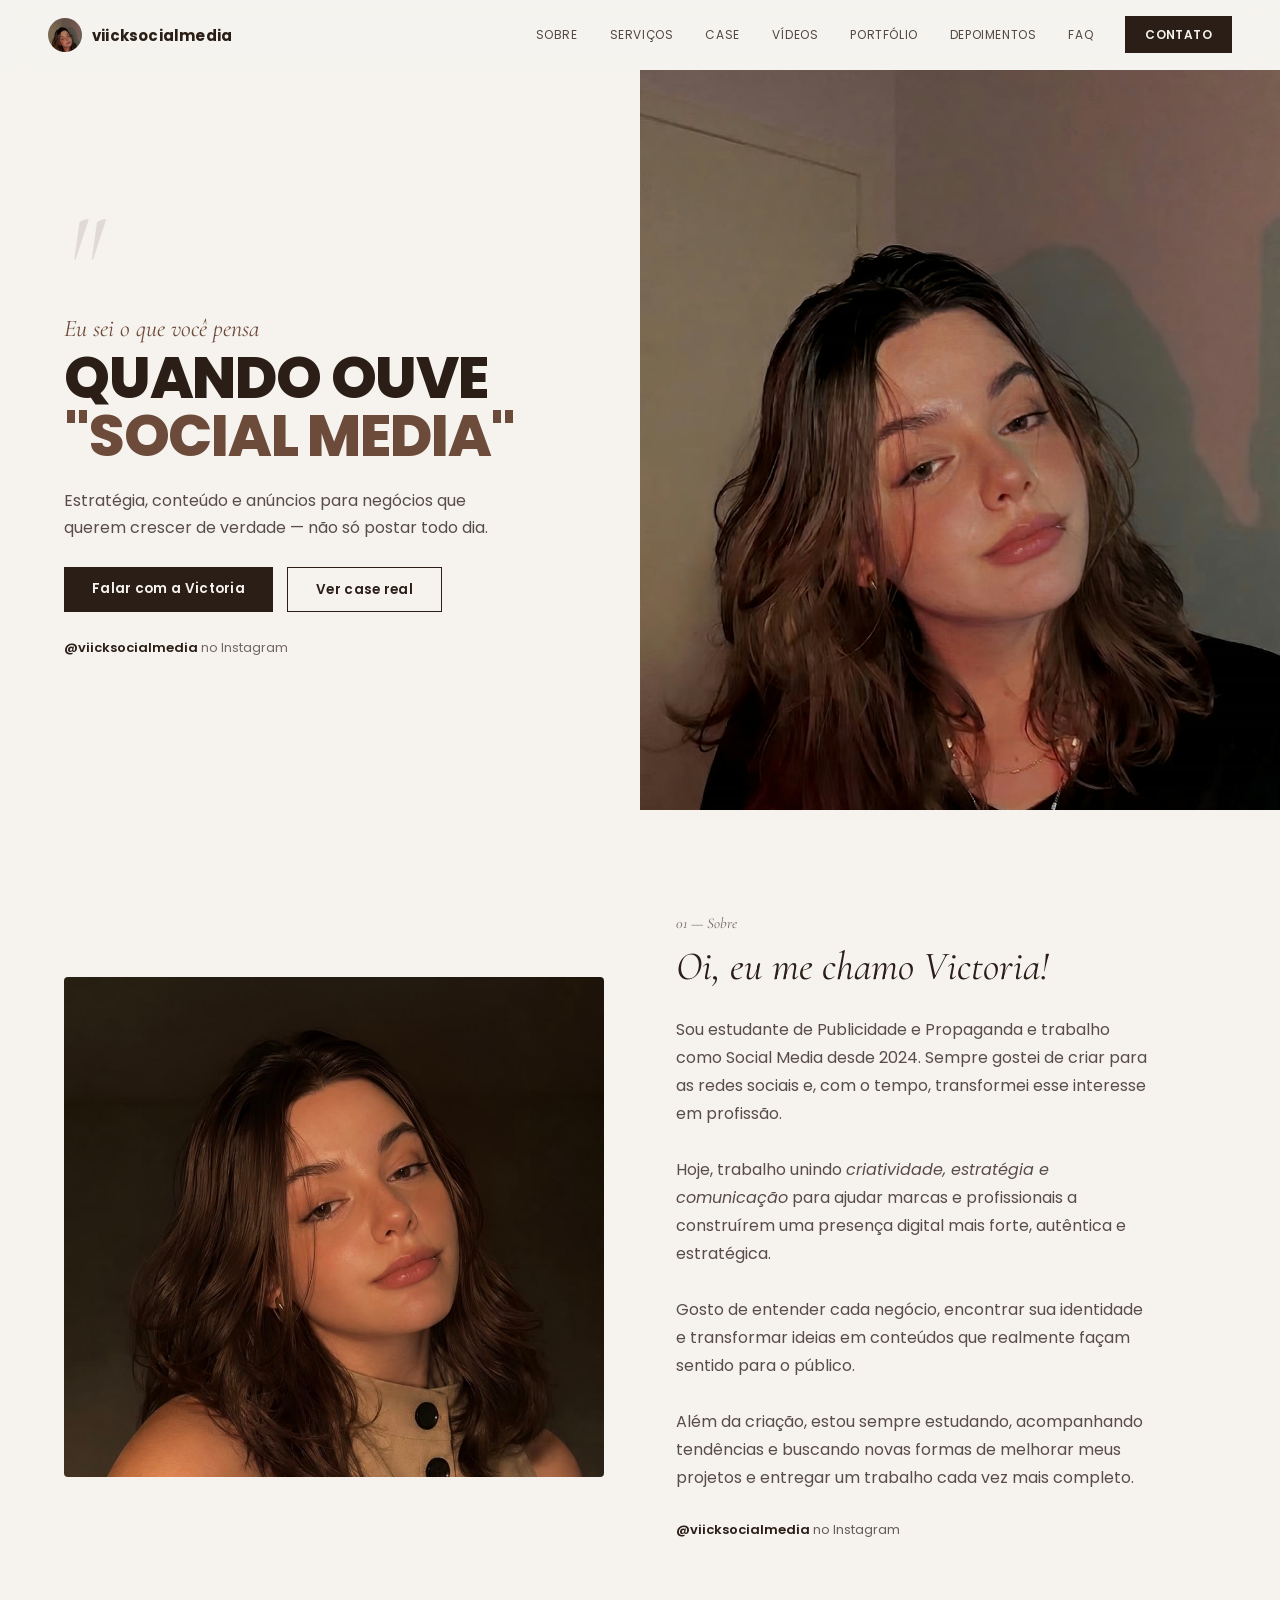
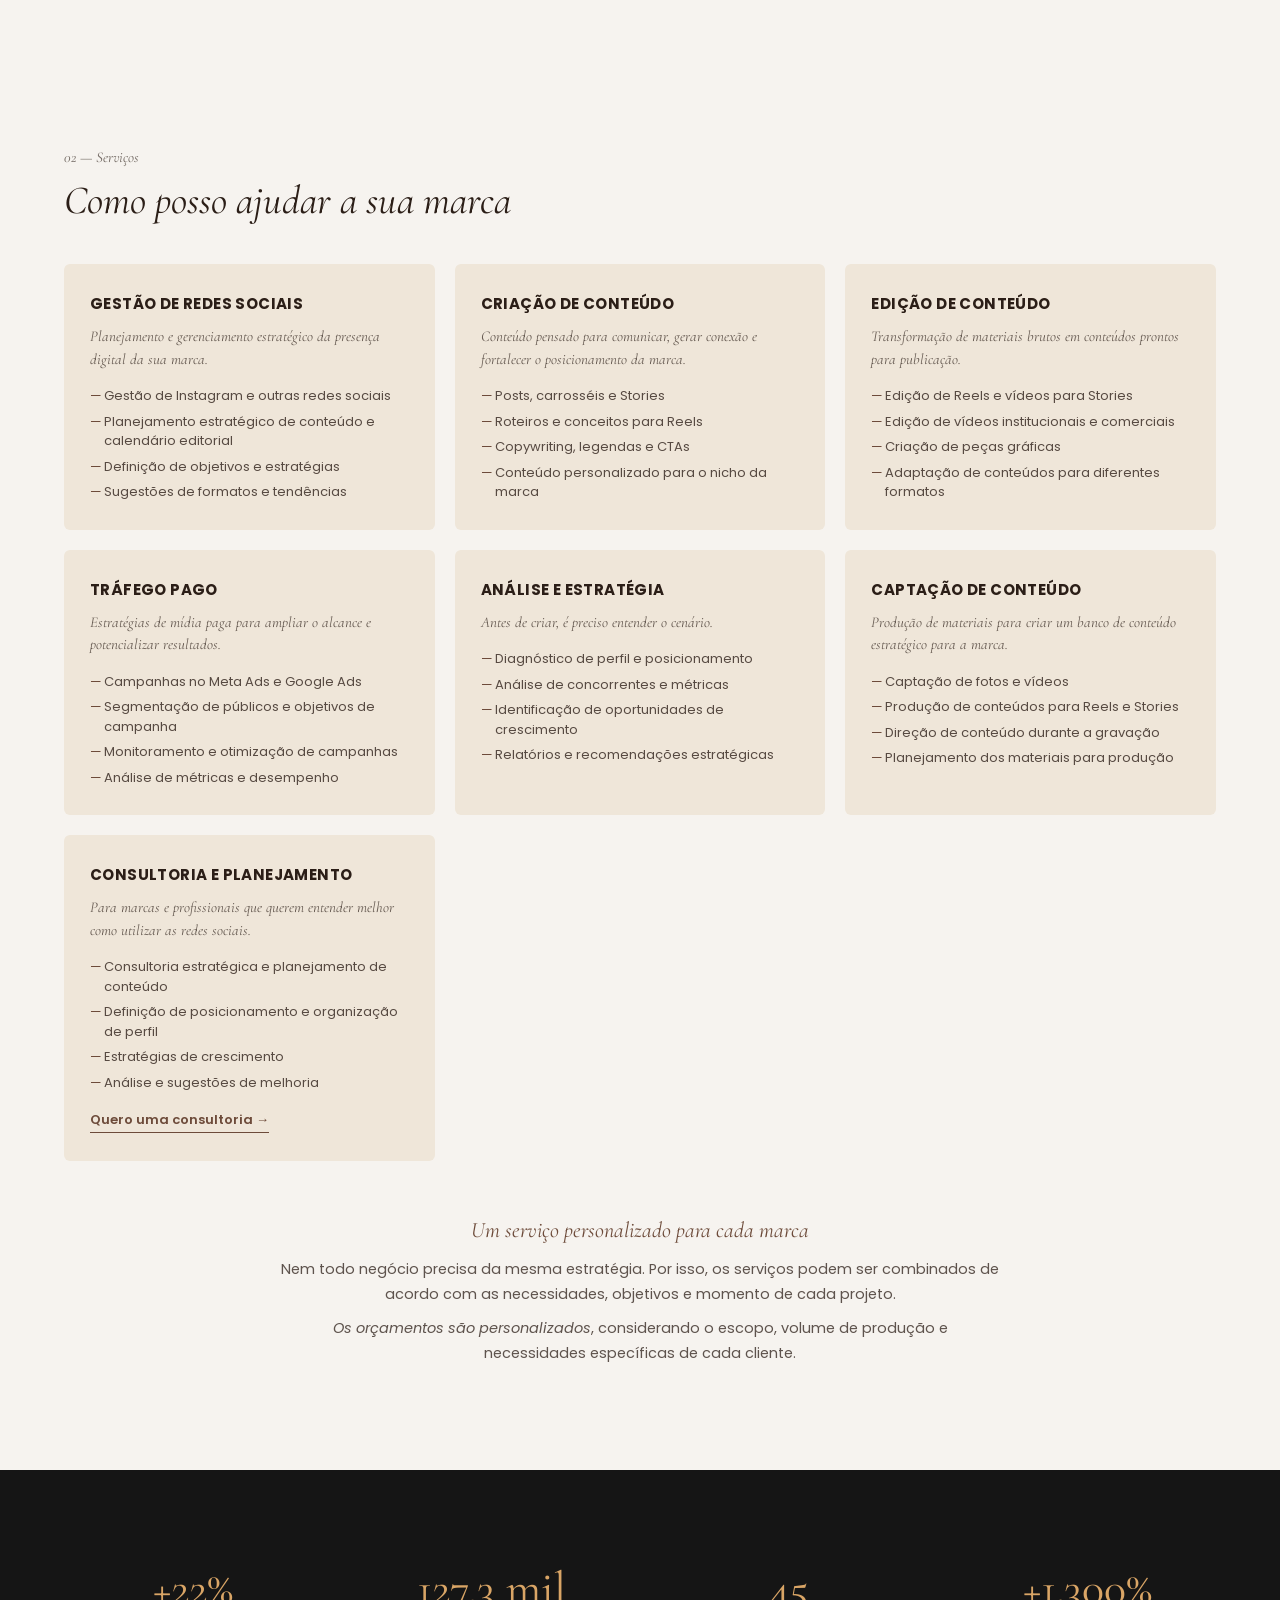
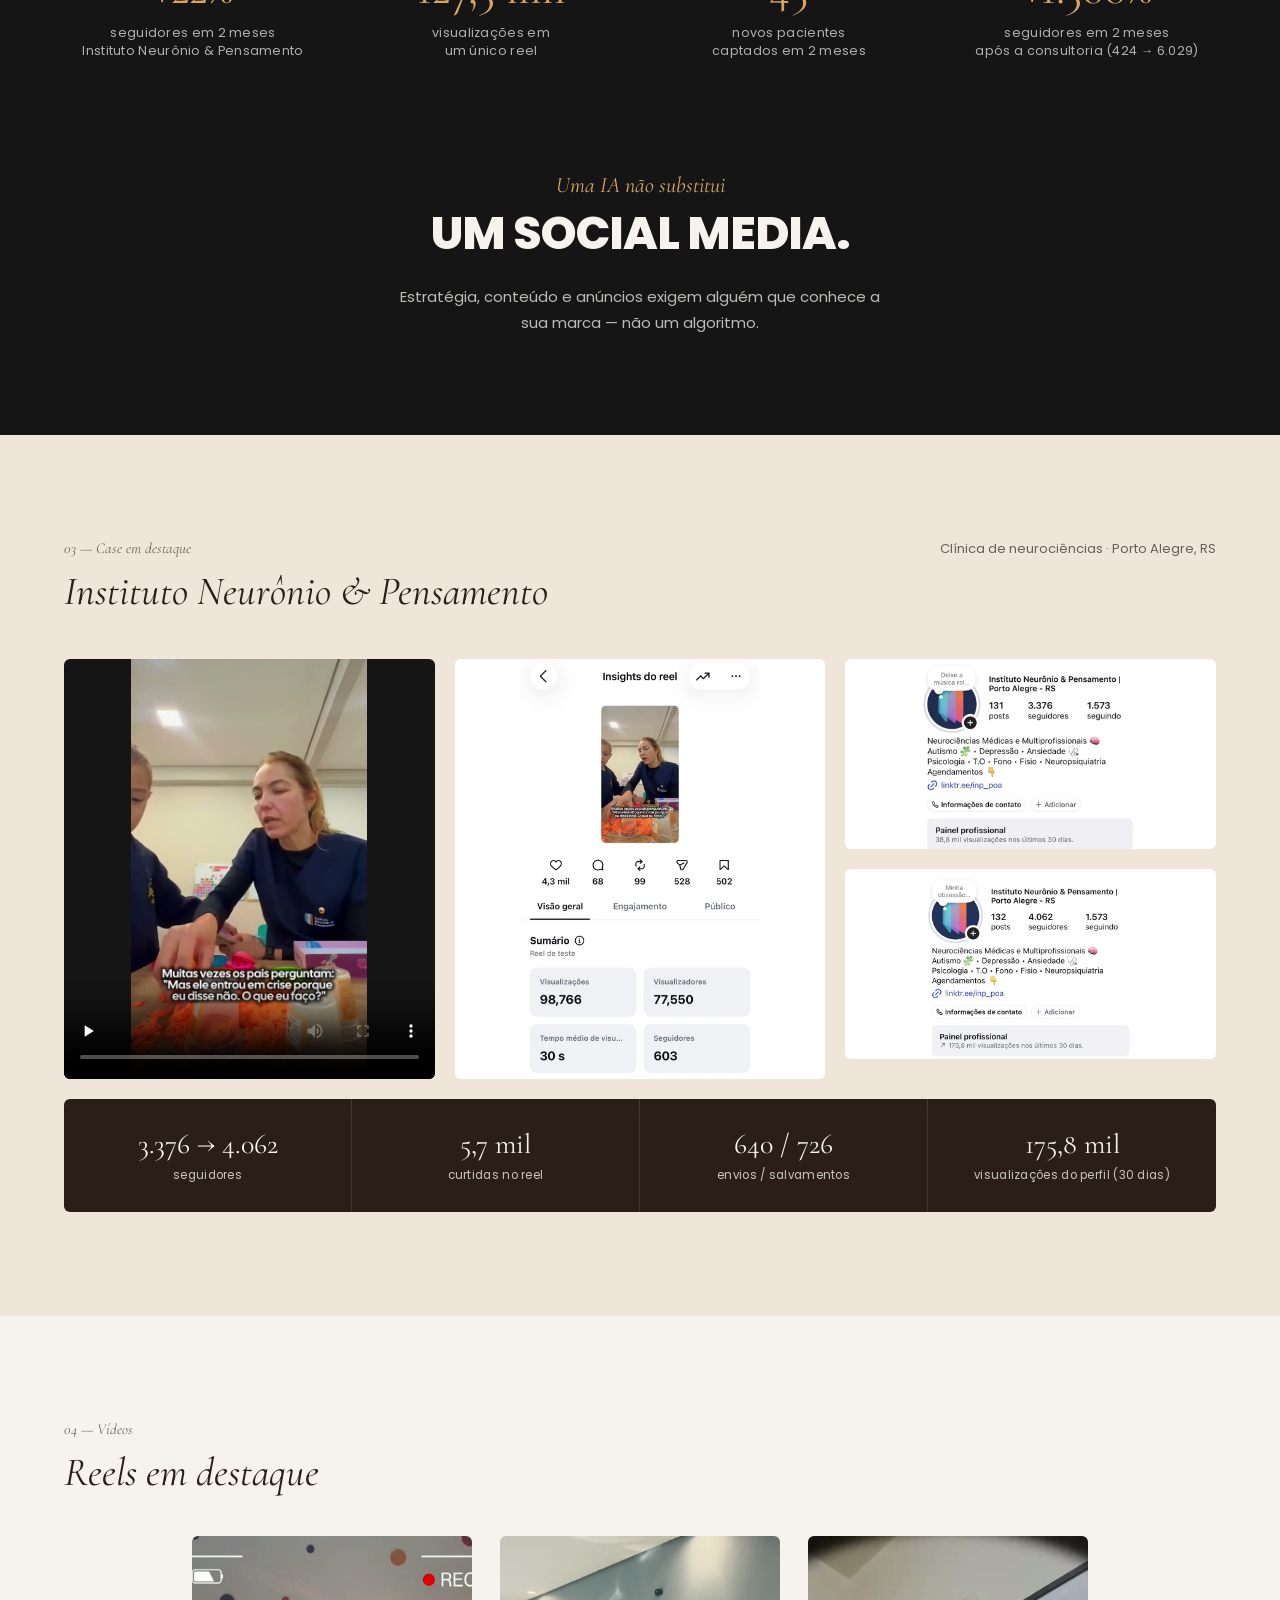
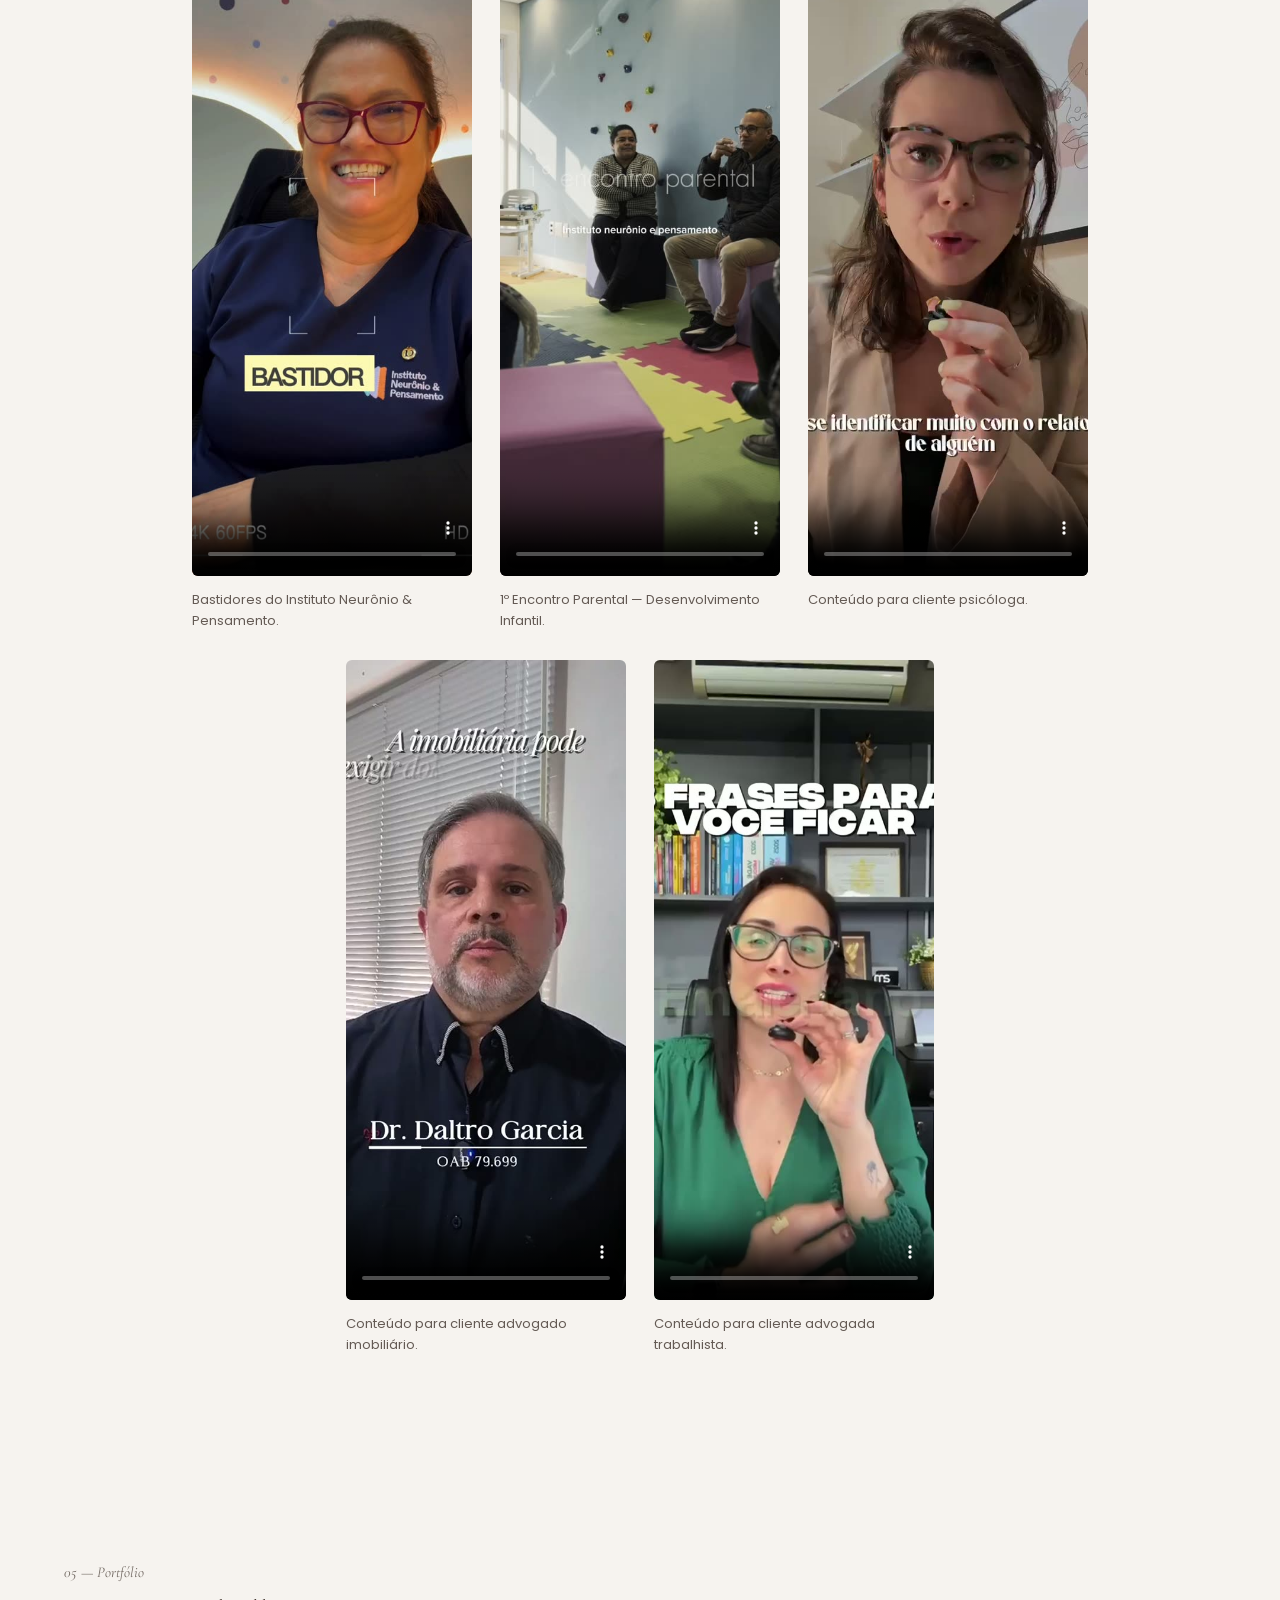
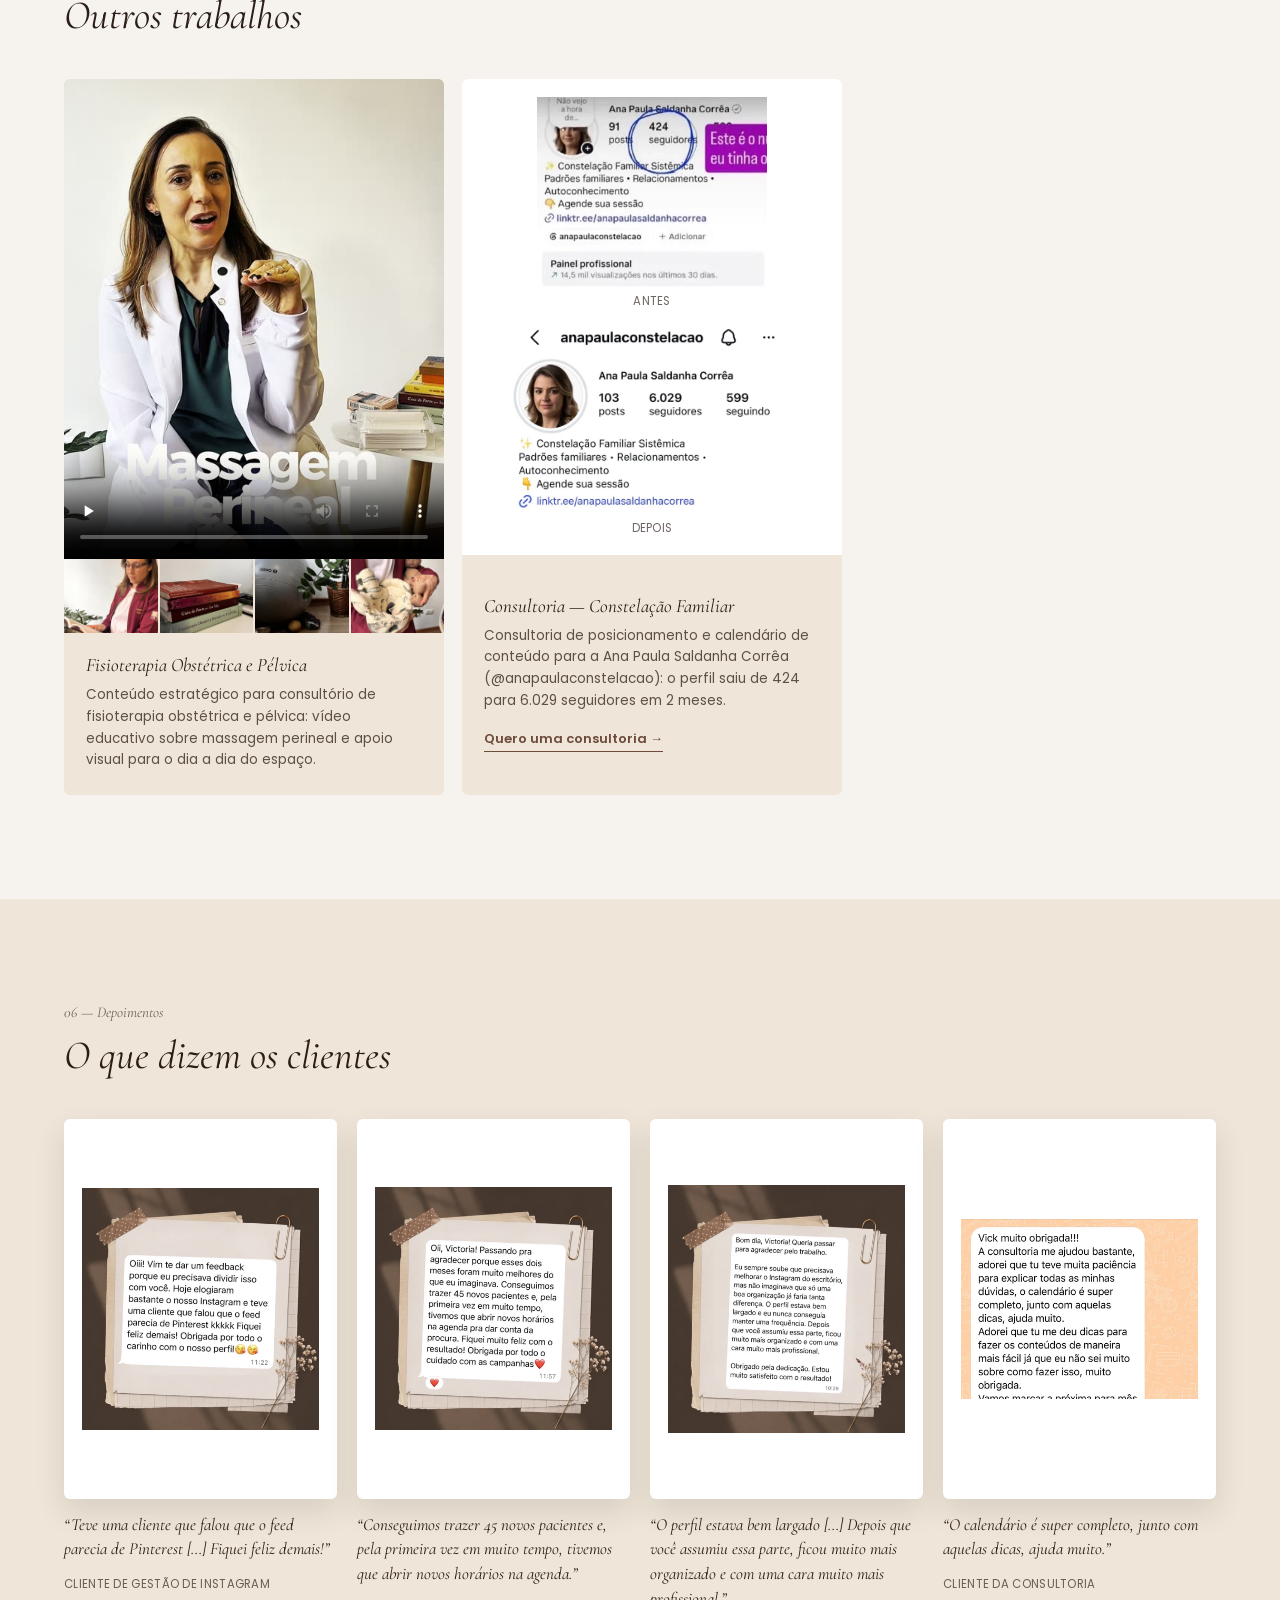
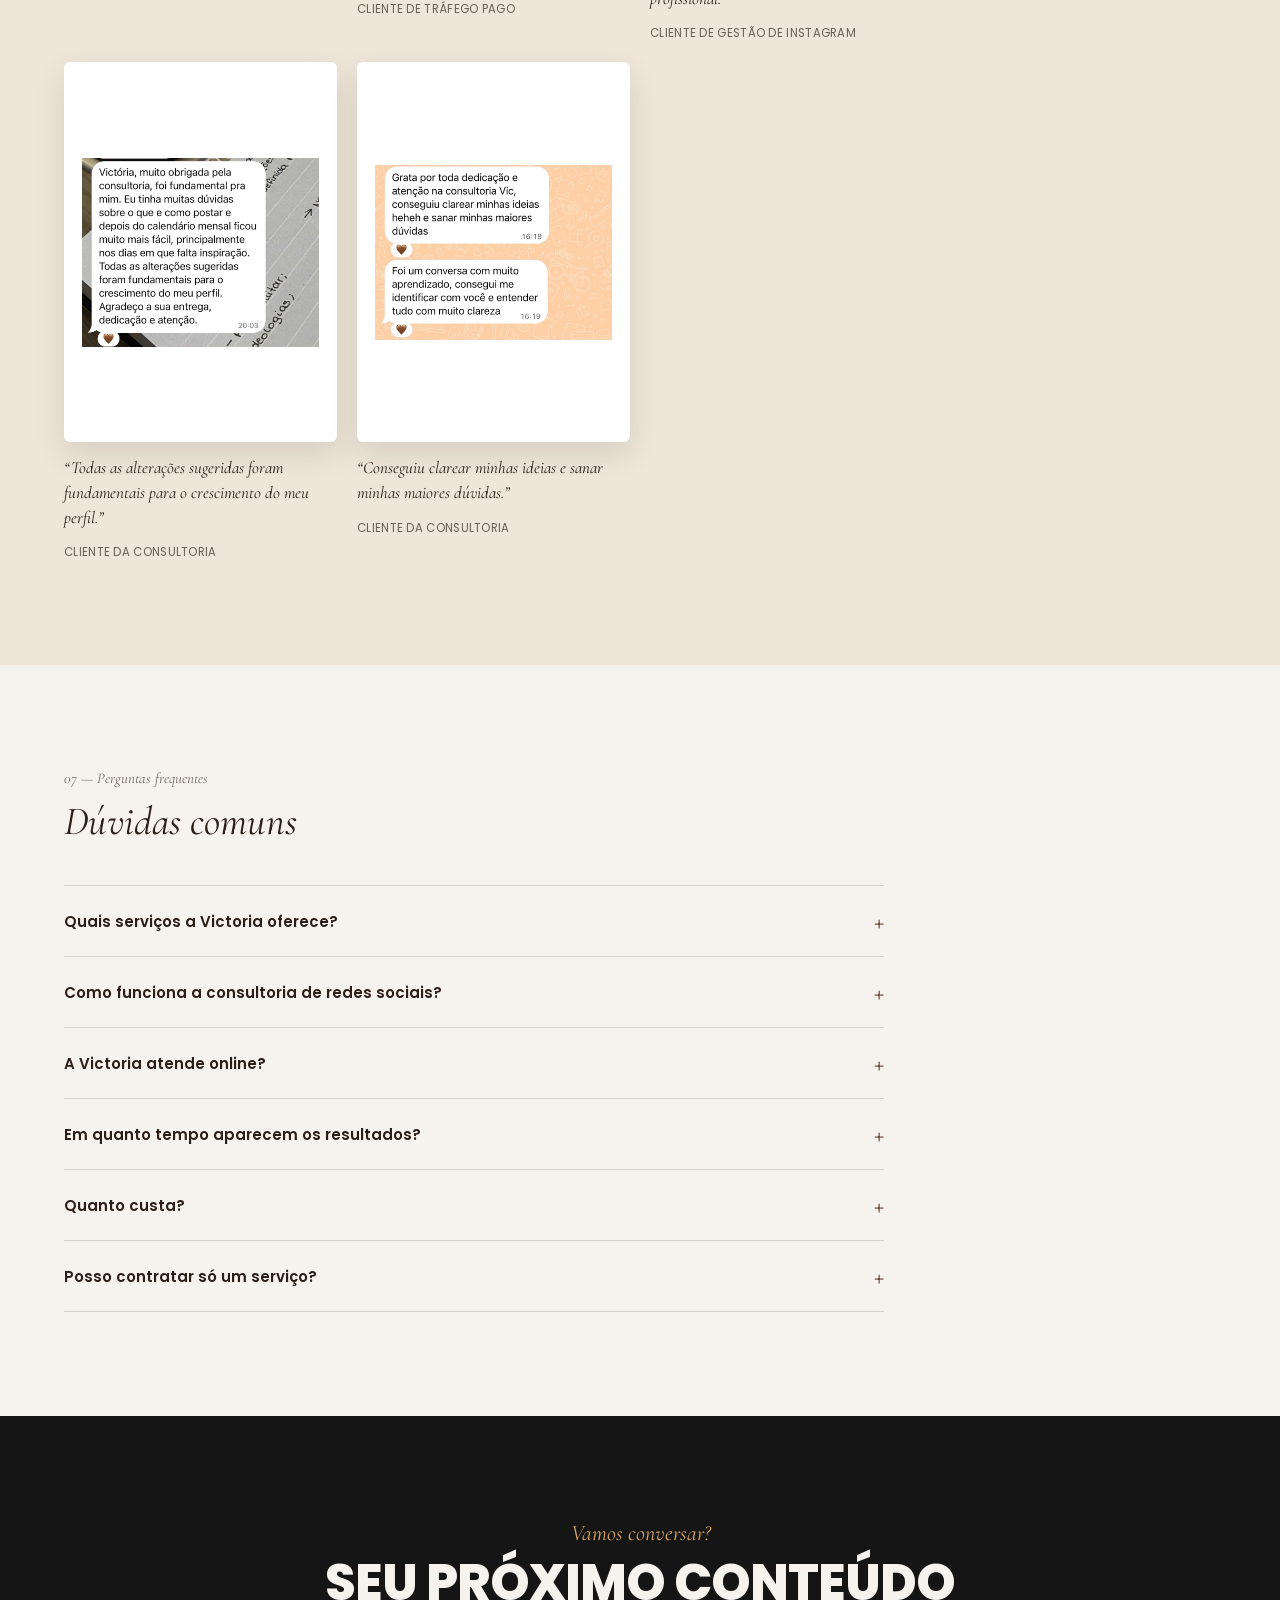
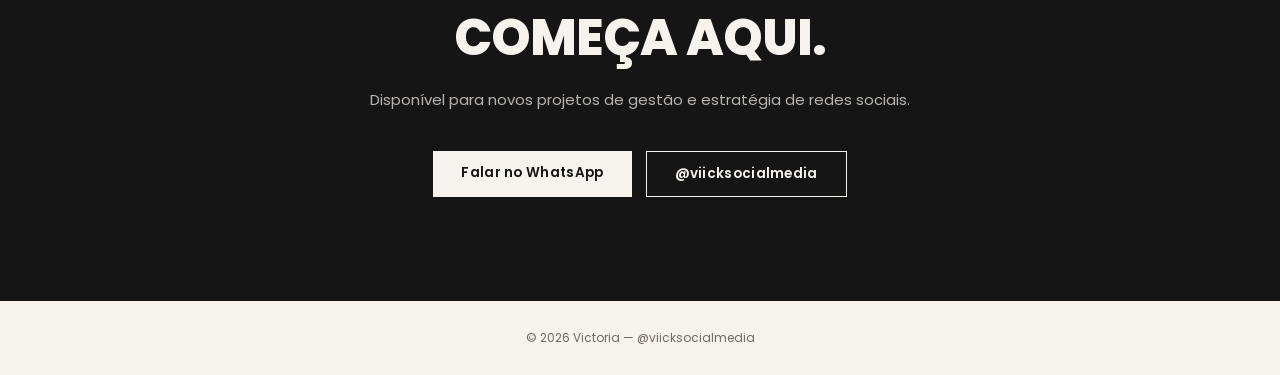
==== commit e866445c: "Corrige WhatsApp, adiciona FAQ, depoimentos em texto e melhorias de SEO e performance - Troca o link" ====
--- a/index.html
+++ b/index.html
@@ -15,9 +15,11 @@
   <meta property="og:url" content="https://victoria-social-media-site.vercel.app/">
   <meta property="og:title" content="Victoria — Social Media Manager | @viicksocialmedia">
   <meta property="og:description" content="Estratégia, conteúdo e anúncios para negócios que querem crescer de verdade. Social media manager — @viicksocialmedia.">
-  <meta property="og:image" content="https://victoria-social-media-site.vercel.app/assets/victoria-hero.jpg">
-  <meta property="og:image:width" content="1000">
-  <meta property="og:image:height" content="1526">
+  <meta property="og:image" content="https://victoria-social-media-site.vercel.app/assets/og-image.jpg">
+  <meta property="og:image:width" content="1200">
+  <meta property="og:image:height" content="630">
+  <meta property="og:image:alt" content="Victoria, Social Media Manager — @viicksocialmedia">
+  <meta name="twitter:card" content="summary_large_image">
 
   <link rel="preconnect" href="https://fonts.googleapis.com">
   <link rel="preconnect" href="https://fonts.gstatic.com" crossorigin>
@@ -50,6 +52,137 @@
     ]
   }
   </script>
+  <script type="application/ld+json">
+  {
+    "@context": "https://schema.org",
+    "@type": "ProfessionalService",
+    "name": "Victoria — Social Media Manager",
+    "alternateName": "@viicksocialmedia",
+    "url": "https://victoria-social-media-site.vercel.app/",
+    "image": "https://victoria-social-media-site.vercel.app/assets/og-image.jpg",
+    "description": "Gestão de redes sociais, criação e edição de conteúdo, tráfego pago, captação e consultoria para negócios que querem crescer de verdade.",
+    "areaServed": {
+      "@type": "Country",
+      "name": "Brasil"
+    },
+    "telephone": "+55 55 9625-3172",
+    "sameAs": [
+      "https://www.instagram.com/viicksocialmedia/"
+    ],
+    "priceRange": "Sob orçamento",
+    "hasOfferCatalog": {
+      "@type": "OfferCatalog",
+      "name": "Serviços",
+      "itemListElement": [
+        {
+          "@type": "Offer",
+          "itemOffered": {
+            "@type": "Service",
+            "name": "Gestão de Redes Sociais"
+          }
+        },
+        {
+          "@type": "Offer",
+          "itemOffered": {
+            "@type": "Service",
+            "name": "Criação de Conteúdo"
+          }
+        },
+        {
+          "@type": "Offer",
+          "itemOffered": {
+            "@type": "Service",
+            "name": "Edição de Conteúdo"
+          }
+        },
+        {
+          "@type": "Offer",
+          "itemOffered": {
+            "@type": "Service",
+            "name": "Tráfego Pago"
+          }
+        },
+        {
+          "@type": "Offer",
+          "itemOffered": {
+            "@type": "Service",
+            "name": "Análise e Estratégia"
+          }
+        },
+        {
+          "@type": "Offer",
+          "itemOffered": {
+            "@type": "Service",
+            "name": "Captação de Conteúdo"
+          }
+        },
+        {
+          "@type": "Offer",
+          "itemOffered": {
+            "@type": "Service",
+            "name": "Consultoria e Planejamento"
+          }
+        }
+      ]
+    }
+  }
+  </script>
+  <script type="application/ld+json">
+  {
+    "@context": "https://schema.org",
+    "@type": "FAQPage",
+    "mainEntity": [
+      {
+        "@type": "Question",
+        "name": "Quais serviços a Victoria oferece?",
+        "acceptedAnswer": {
+          "@type": "Answer",
+          "text": "Gestão de redes sociais, criação de conteúdo, edição de conteúdo, tráfego pago (Meta Ads e Google Ads), análise e estratégia, captação de fotos e vídeos e consultoria e planejamento. Os serviços podem ser contratados separados ou combinados."
+        }
+      },
+      {
+        "@type": "Question",
+        "name": "Como funciona a consultoria de redes sociais?",
+        "acceptedAnswer": {
+          "@type": "Answer",
+          "text": "A consultoria começa com um diagnóstico do perfil e do posicionamento. A partir disso, você recebe sugestões de melhoria, organização do perfil, estratégias de crescimento e um calendário de conteúdo, com dicas práticas para produzir os posts de forma mais fácil no dia a dia."
+        }
+      },
+      {
+        "@type": "Question",
+        "name": "A Victoria atende online?",
+        "acceptedAnswer": {
+          "@type": "Answer",
+          "text": "Sim. O atendimento é online, para clientes de todo o Brasil. A captação presencial de fotos e vídeos é combinada conforme a localização."
+        }
+      },
+      {
+        "@type": "Question",
+        "name": "Em quanto tempo aparecem os resultados?",
+        "acceptedAnswer": {
+          "@type": "Answer",
+          "text": "Depende do ponto de partida e do serviço contratado. Nos cases do site, os resultados vieram em cerca de 2 meses: +22% de seguidores no Instituto Neurônio & Pensamento, 45 novos pacientes com campanhas de tráfego pago e um perfil que saiu de 424 para mais de 6 mil seguidores depois da consultoria."
+        }
+      },
+      {
+        "@type": "Question",
+        "name": "Quanto custa?",
+        "acceptedAnswer": {
+          "@type": "Answer",
+          "text": "Os orçamentos são personalizados, considerando o escopo, o volume de produção e as necessidades de cada cliente. Chame no WhatsApp para receber uma proposta."
+        }
+      },
+      {
+        "@type": "Question",
+        "name": "Posso contratar só um serviço?",
+        "acceptedAnswer": {
+          "@type": "Answer",
+          "text": "Pode. Nem todo negócio precisa da mesma estratégia, então os serviços podem ser contratados individualmente ou combinados de acordo com o objetivo e o momento do projeto."
+        }
+      }
+    ]
+  }
+  </script>
 </head>
 <body>
   <div class="page">
@@ -70,7 +203,8 @@
           <li><a class="nav__link" href="#videos">Vídeos</a></li>
           <li><a class="nav__link" href="#portfolio">Portfólio</a></li>
           <li><a class="nav__link" href="#depoimentos">Depoimentos</a></li>
-          <li><a class="nav__cta" href="https://w.app/viicksocialmedia" target="_blank" rel="noopener">Contato<span class="visually-hidden"> via WhatsApp (abre em nova aba)</span></a></li>
+          <li><a class="nav__link" href="#faq">FAQ</a></li>
+          <li><a class="nav__cta" href="https://wa.me/555596253172?text=Ol%C3%A1%2C%20Victoria!%20Vi%20seu%20site%20e%20quero%20saber%20mais%20sobre%20seus%20servi%C3%A7os." target="_blank" rel="noopener">Contato<span class="visually-hidden"> via WhatsApp (abre em nova aba)</span></a></li>
         </ul>
       </nav>
     </header>
@@ -86,7 +220,7 @@
             <p class="hero__lead">Estratégia, conteúdo e anúncios para negócios que querem crescer de verdade — não só postar todo dia.</p>
           </div>
           <div class="hero__ctas">
-            <a class="btn btn--solid" href="https://w.app/viicksocialmedia" target="_blank" rel="noopener">Falar com a Victoria<span class="visually-hidden"> (abre o WhatsApp em nova aba)</span></a>
+            <a class="btn btn--solid" href="https://wa.me/555596253172?text=Ol%C3%A1%2C%20Victoria!%20Vi%20seu%20site%20e%20quero%20saber%20mais%20sobre%20seus%20servi%C3%A7os." target="_blank" rel="noopener">Falar com a Victoria<span class="visually-hidden"> (abre o WhatsApp em nova aba)</span></a>
             <a class="btn btn--outline" href="#case">Ver case real</a>
           </div>
           <p class="hero__handle">
@@ -188,6 +322,7 @@
               <li>Estratégias de crescimento</li>
               <li>Análise e sugestões de melhoria</li>
             </ul>
+            <a class="services__card-cta" href="https://wa.me/555596253172?text=Ol%C3%A1%2C%20Victoria!%20Vi%20seu%20site%20e%20quero%20saber%20mais%20sobre%20a%20consultoria." target="_blank" rel="noopener">Quero uma consultoria<span class="visually-hidden"> (abre o WhatsApp em nova aba)</span></a>
           </article>
         </div>
         <div class="services__note">
@@ -213,8 +348,8 @@
             <p class="metrics__caption">novos pacientes<br>captados em 2 meses</p>
           </li>
           <li>
-            <div class="metrics__number">424 → 6 mil</div>
-            <p class="metrics__caption">seguidores em 2 meses<br>após a consultoria</p>
+            <div class="metrics__number">+1.300%</div>
+            <p class="metrics__caption">seguidores em 2 meses<br>após a consultoria (424 → 6.029)</p>
           </li>
         </ul>
         <div class="manifesto">
@@ -349,6 +484,7 @@
             <div class="portfolio__case-body">
               <h3 class="portfolio__case-title">Consultoria — Constelação Familiar</h3>
               <p class="portfolio__case-desc">Consultoria de posicionamento e calendário de conteúdo para a Ana Paula Saldanha Corrêa (@anapaulaconstelacao): o perfil saiu de 424 para 6.029 seguidores em 2 meses.</p>
+              <a class="portfolio__case-cta" href="https://wa.me/555596253172?text=Ol%C3%A1%2C%20Victoria!%20Vi%20seu%20site%20e%20quero%20saber%20mais%20sobre%20a%20consultoria." target="_blank" rel="noopener">Quero uma consultoria<span class="visually-hidden"> (abre o WhatsApp em nova aba)</span></a>
             </div>
           </article>
         </div>
@@ -359,12 +495,68 @@
         <p class="section__index">06 — Depoimentos</p>
         <h2 class="testimonials__headline">O que dizem os clientes</h2>
         <div class="testimonials__grid">
-          <a class="testimonials__link" href="assets/testimonial-1.webp" target="_blank" rel="noopener"><img class="testimonials__image" src="assets/testimonial-1.webp" alt="Depoimento: feed parecia de Pinterest" width="900" height="920" loading="lazy"><span class="visually-hidden"> (ver em tamanho maior, abre em nova aba)</span></a>
-          <a class="testimonials__link" href="assets/testimonial-4.webp" target="_blank" rel="noopener"><img class="testimonials__image" src="assets/testimonial-4.webp" alt="Depoimento sobre 45 novos pacientes captados" width="900" height="921" loading="lazy"><span class="visually-hidden"> (ver em tamanho maior, abre em nova aba)</span></a>
-          <a class="testimonials__link" href="assets/testimonial-6.webp" target="_blank" rel="noopener"><img class="testimonials__image" src="assets/testimonial-6.webp" alt="Depoimento: perfil estava largado e ficou muito mais organizado e profissional" width="900" height="942" loading="lazy"><span class="visually-hidden"> (ver em tamanho maior, abre em nova aba)</span></a>
-          <a class="testimonials__link" href="assets/testimonial-7.webp" target="_blank" rel="noopener"><img class="testimonials__image" src="assets/testimonial-7.webp" alt="Depoimento: a consultoria ajudou bastante e o calendário é super completo" width="900" height="684" loading="lazy"><span class="visually-hidden"> (ver em tamanho maior, abre em nova aba)</span></a>
-          <a class="testimonials__link" href="assets/testimonial-8.webp" target="_blank" rel="noopener"><img class="testimonials__image" src="assets/testimonial-8.webp" alt="Depoimento: depois do calendário mensal ficou muito mais fácil postar, e as alterações foram fundamentais para o crescimento do perfil" width="900" height="716" loading="lazy"><span class="visually-hidden"> (ver em tamanho maior, abre em nova aba)</span></a>
-          <a class="testimonials__link" href="assets/testimonial-9.webp" target="_blank" rel="noopener"><img class="testimonials__image" src="assets/testimonial-9.webp" alt="Depoimento: a consultoria clareou as ideias e sanou as maiores dúvidas" width="900" height="664" loading="lazy"><span class="visually-hidden"> (ver em tamanho maior, abre em nova aba)</span></a>
+          <figure class="testimonials__item">
+            <a class="testimonials__link" href="assets/testimonial-1.webp" target="_blank" rel="noopener"><img class="testimonials__image" src="assets/testimonial-1.webp" alt="Depoimento: feed parecia de Pinterest" width="900" height="920" loading="lazy"><span class="visually-hidden"> (ver em tamanho maior, abre em nova aba)</span></a>
+            <blockquote class="testimonials__quote">“Teve uma cliente que falou que o feed parecia de Pinterest […] Fiquei feliz demais!”</blockquote>
+            <figcaption class="testimonials__author">Cliente de gestão de Instagram</figcaption>
+          </figure>
+          <figure class="testimonials__item">
+            <a class="testimonials__link" href="assets/testimonial-4.webp" target="_blank" rel="noopener"><img class="testimonials__image" src="assets/testimonial-4.webp" alt="Depoimento sobre 45 novos pacientes captados" width="900" height="921" loading="lazy"><span class="visually-hidden"> (ver em tamanho maior, abre em nova aba)</span></a>
+            <blockquote class="testimonials__quote">“Conseguimos trazer 45 novos pacientes e, pela primeira vez em muito tempo, tivemos que abrir novos horários na agenda.”</blockquote>
+            <figcaption class="testimonials__author">Cliente de tráfego pago</figcaption>
+          </figure>
+          <figure class="testimonials__item">
+            <a class="testimonials__link" href="assets/testimonial-6.webp" target="_blank" rel="noopener"><img class="testimonials__image" src="assets/testimonial-6.webp" alt="Depoimento: perfil estava largado e ficou muito mais organizado e profissional" width="900" height="942" loading="lazy"><span class="visually-hidden"> (ver em tamanho maior, abre em nova aba)</span></a>
+            <blockquote class="testimonials__quote">“O perfil estava bem largado […] Depois que você assumiu essa parte, ficou muito mais organizado e com uma cara muito mais profissional.”</blockquote>
+            <figcaption class="testimonials__author">Cliente de gestão de Instagram</figcaption>
+          </figure>
+          <figure class="testimonials__item">
+            <a class="testimonials__link" href="assets/testimonial-7.webp" target="_blank" rel="noopener"><img class="testimonials__image" src="assets/testimonial-7.webp" alt="Depoimento: a consultoria ajudou bastante e o calendário é super completo" width="900" height="684" loading="lazy"><span class="visually-hidden"> (ver em tamanho maior, abre em nova aba)</span></a>
+            <blockquote class="testimonials__quote">“O calendário é super completo, junto com aquelas dicas, ajuda muito.”</blockquote>
+            <figcaption class="testimonials__author">Cliente da consultoria</figcaption>
+          </figure>
+          <figure class="testimonials__item">
+            <a class="testimonials__link" href="assets/testimonial-8.webp" target="_blank" rel="noopener"><img class="testimonials__image" src="assets/testimonial-8.webp" alt="Depoimento: depois do calendário mensal ficou muito mais fácil postar, e as alterações foram fundamentais para o crescimento do perfil" width="900" height="716" loading="lazy"><span class="visually-hidden"> (ver em tamanho maior, abre em nova aba)</span></a>
+            <blockquote class="testimonials__quote">“Todas as alterações sugeridas foram fundamentais para o crescimento do meu perfil.”</blockquote>
+            <figcaption class="testimonials__author">Cliente da consultoria</figcaption>
+          </figure>
+          <figure class="testimonials__item">
+            <a class="testimonials__link" href="assets/testimonial-9.webp" target="_blank" rel="noopener"><img class="testimonials__image" src="assets/testimonial-9.webp" alt="Depoimento: a consultoria clareou as ideias e sanou as maiores dúvidas" width="900" height="664" loading="lazy"><span class="visually-hidden"> (ver em tamanho maior, abre em nova aba)</span></a>
+            <blockquote class="testimonials__quote">“Conseguiu clarear minhas ideias e sanar minhas maiores dúvidas.”</blockquote>
+            <figcaption class="testimonials__author">Cliente da consultoria</figcaption>
+          </figure>
+        </div>
+      </section>
+
+      <!-- FAQ -->
+      <section id="faq" class="faq">
+        <p class="section__index">07 — Perguntas frequentes</p>
+        <h2 class="faq__headline">Dúvidas comuns</h2>
+        <div class="faq__list">
+          <details class="faq__item">
+            <summary class="faq__question">Quais serviços a Victoria oferece?</summary>
+            <p class="faq__answer">Gestão de redes sociais, criação de conteúdo, edição de conteúdo, tráfego pago (Meta Ads e Google Ads), análise e estratégia, captação de fotos e vídeos e consultoria e planejamento. Os serviços podem ser contratados separados ou combinados.</p>
+          </details>
+          <details class="faq__item">
+            <summary class="faq__question">Como funciona a consultoria de redes sociais?</summary>
+            <p class="faq__answer">A consultoria começa com um diagnóstico do perfil e do posicionamento. A partir disso, você recebe sugestões de melhoria, organização do perfil, estratégias de crescimento e um calendário de conteúdo, com dicas práticas para produzir os posts de forma mais fácil no dia a dia.</p>
+          </details>
+          <details class="faq__item">
+            <summary class="faq__question">A Victoria atende online?</summary>
+            <p class="faq__answer">Sim. O atendimento é online, para clientes de todo o Brasil. A captação presencial de fotos e vídeos é combinada conforme a localização.</p>
+          </details>
+          <details class="faq__item">
+            <summary class="faq__question">Em quanto tempo aparecem os resultados?</summary>
+            <p class="faq__answer">Depende do ponto de partida e do serviço contratado. Nos cases do site, os resultados vieram em cerca de 2 meses: +22% de seguidores no Instituto Neurônio &amp; Pensamento, 45 novos pacientes com campanhas de tráfego pago e um perfil que saiu de 424 para mais de 6 mil seguidores depois da consultoria.</p>
+          </details>
+          <details class="faq__item">
+            <summary class="faq__question">Quanto custa?</summary>
+            <p class="faq__answer">Os orçamentos são personalizados, considerando o escopo, o volume de produção e as necessidades de cada cliente. Chame no WhatsApp para receber uma proposta.</p>
+          </details>
+          <details class="faq__item">
+            <summary class="faq__question">Posso contratar só um serviço?</summary>
+            <p class="faq__answer">Pode. Nem todo negócio precisa da mesma estratégia, então os serviços podem ser contratados individualmente ou combinados de acordo com o objetivo e o momento do projeto.</p>
+          </details>
         </div>
       </section>
 
@@ -374,7 +566,7 @@
         <h2 class="contact__headline">Seu próximo conteúdo<br>começa aqui.</h2>
         <p class="contact__text">Disponível para novos projetos de gestão e estratégia de redes sociais.</p>
         <div class="contact__ctas">
-          <a class="btn btn--cream" href="https://w.app/viicksocialmedia" target="_blank" rel="noopener">Falar no WhatsApp<span class="visually-hidden"> (abre em nova aba)</span></a>
+          <a class="btn btn--cream" href="https://wa.me/555596253172?text=Ol%C3%A1%2C%20Victoria!%20Vi%20seu%20site%20e%20quero%20saber%20mais%20sobre%20seus%20servi%C3%A7os." target="_blank" rel="noopener">Falar no WhatsApp<span class="visually-hidden"> (abre em nova aba)</span></a>
           <a class="btn btn--outline-cream" href="https://www.instagram.com/viicksocialmedia/" target="_blank" rel="noopener">@viicksocialmedia<span class="visually-hidden"> (abre o Instagram em nova aba)</span></a>
         </div>
       </section>
@@ -384,7 +576,7 @@
 
     <dialog id="lightbox" class="lightbox" aria-label="Depoimento ampliado">
       <button type="button" class="lightbox__close" aria-label="Fechar">&times;</button>
-      <img class="lightbox__image" src="" alt="">
+      <img class="lightbox__image" alt="">
       <p class="lightbox__error" hidden>Não foi possível carregar a imagem.</p>
     </dialog>
 
--- a/src/styles/main.css
+++ b/src/styles/main.css
@@ -61,7 +61,8 @@
   color: var(--color-link-hover);
 }
 
-a:focus-visible {
+a:focus-visible,
+summary:focus-visible {
   outline: var(--focus-ring);
   outline-offset: var(--focus-ring-offset);
 }
@@ -135,7 +136,8 @@
 #case,
 #videos,
 #portfolio,
-#depoimentos {
+#depoimentos,
+#faq {
   scroll-margin-top: var(--nav-height, 150px);
 }
 
@@ -497,6 +499,27 @@
   color: var(--color-accent-terracotta);
 }
 
+.services__card-cta,
+.portfolio__case-cta {
+  align-self: flex-start;
+  margin-top: 18px;
+  font-size: 13px;
+  font-weight: var(--font-weight-body-semibold);
+  color: var(--color-accent-terracotta);
+  border-bottom: 1.5px solid currentColor;
+  padding-bottom: 2px;
+}
+
+.services__card-cta::after,
+.portfolio__case-cta::after {
+  content: " →";
+}
+
+.services__card-cta:hover,
+.portfolio__case-cta:hover {
+  color: var(--color-text-body);
+}
+
 .services__note {
   max-width: 720px;
   margin: 0 auto;
@@ -763,14 +786,24 @@
 }
 
 .videos__grid {
-  display: grid;
-  grid-template-columns: repeat(auto-fit, minmax(240px, 1fr));
+  /* flex (não grid): com 5 reels, a última linha fica centralizada em vez
+     de deixar um buraco à direita */
+  display: flex;
+  flex-wrap: wrap;
+  justify-content: center;
   gap: 28px;
   margin: 0;
 }
 
 .videos__item {
   margin: 0;
+  flex: 0 1 280px;
+}
+
+@media (max-width: 640px) {
+  .videos__item {
+    flex-basis: 100%;
+  }
 }
 
 .videos__video {
@@ -917,6 +950,29 @@
   display: grid;
   grid-template-columns: repeat(auto-fit, minmax(240px, 1fr));
   gap: 20px;
+}
+
+.testimonials__item {
+  margin: 0;
+  display: flex;
+  flex-direction: column;
+  gap: 14px;
+}
+
+.testimonials__quote {
+  margin: 0;
+  font-family: var(--font-display);
+  font-style: italic;
+  font-size: 17px;
+  line-height: 1.45;
+  color: var(--color-text-body);
+}
+
+.testimonials__author {
+  font-size: 11.5px;
+  letter-spacing: 0.3px;
+  text-transform: uppercase;
+  color: rgba(43, 30, 23, 0.68);
 }
 
 .testimonials__link {
@@ -941,6 +997,71 @@
   height: 100%;
   object-fit: contain;
   display: block;
+}
+
+/* =====================================================================
+   FAQ — <details> nativo (abre/fecha sem JS)
+   ===================================================================== */
+.faq {
+  padding: var(--space-section-y) var(--space-section-x);
+}
+
+.faq__headline {
+  font-family: var(--font-display);
+  font-style: italic;
+  font-size: clamp(30px, 5vw, 40px);
+  margin-bottom: 40px;
+  font-weight: var(--font-weight-display-regular);
+}
+
+.faq__list {
+  max-width: 820px;
+  border-top: 1px solid rgba(43, 30, 23, 0.15);
+}
+
+.faq__item {
+  border-bottom: 1px solid rgba(43, 30, 23, 0.15);
+}
+
+.faq__question {
+  list-style: none;
+  cursor: pointer;
+  display: flex;
+  justify-content: space-between;
+  align-items: center;
+  gap: 20px;
+  padding: 22px 0;
+  font-size: 15px;
+  font-weight: var(--font-weight-body-semibold);
+}
+
+.faq__question::-webkit-details-marker {
+  display: none;
+}
+
+.faq__question::after {
+  content: "+";
+  font-family: var(--font-display);
+  font-size: 26px;
+  line-height: 1;
+  color: var(--color-accent-terracotta);
+  transition: transform 0.2s ease;
+}
+
+.faq__item[open] .faq__question::after {
+  transform: rotate(45deg);
+}
+
+.faq__question:hover {
+  color: var(--color-accent-terracotta);
+}
+
+.faq__answer {
+  font-size: 14px;
+  line-height: 1.7;
+  color: rgba(43, 30, 23, 0.78);
+  padding-bottom: 22px;
+  max-width: 680px;
 }
 
 /* =====================================================================
